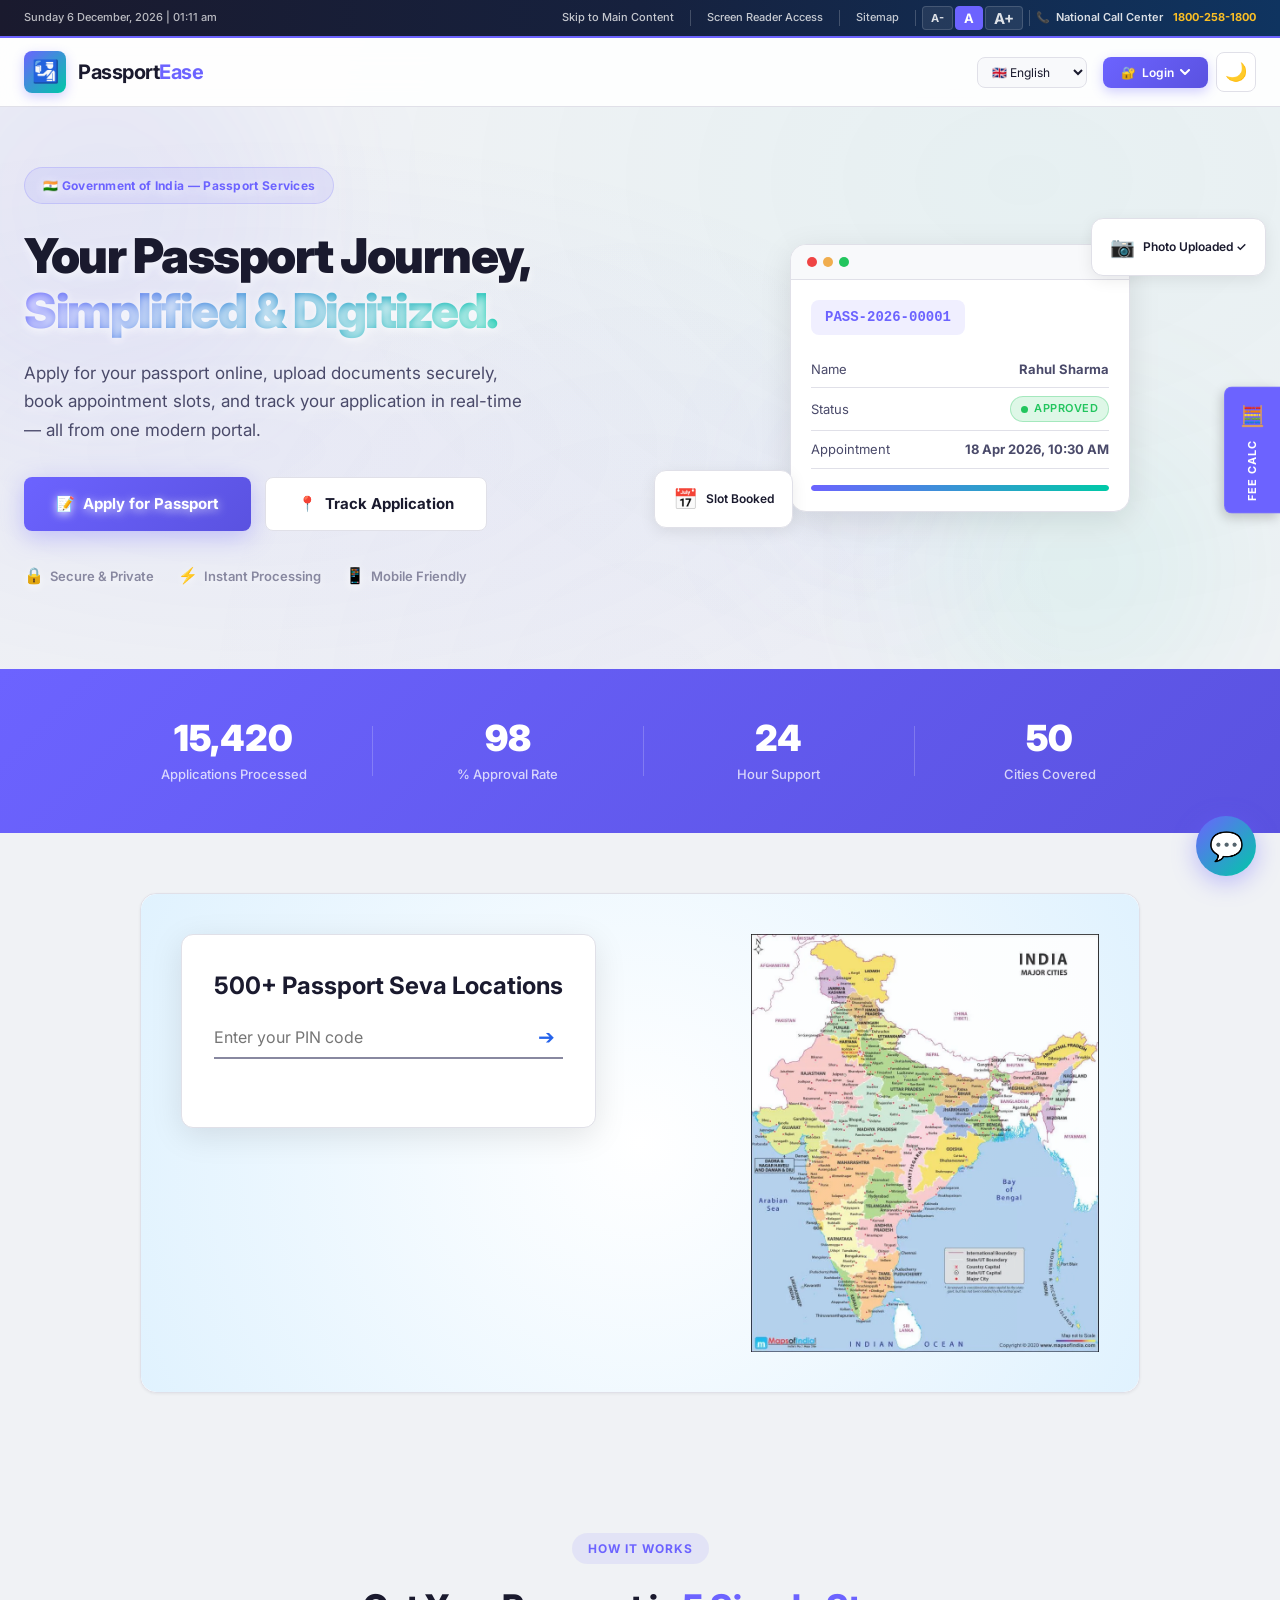
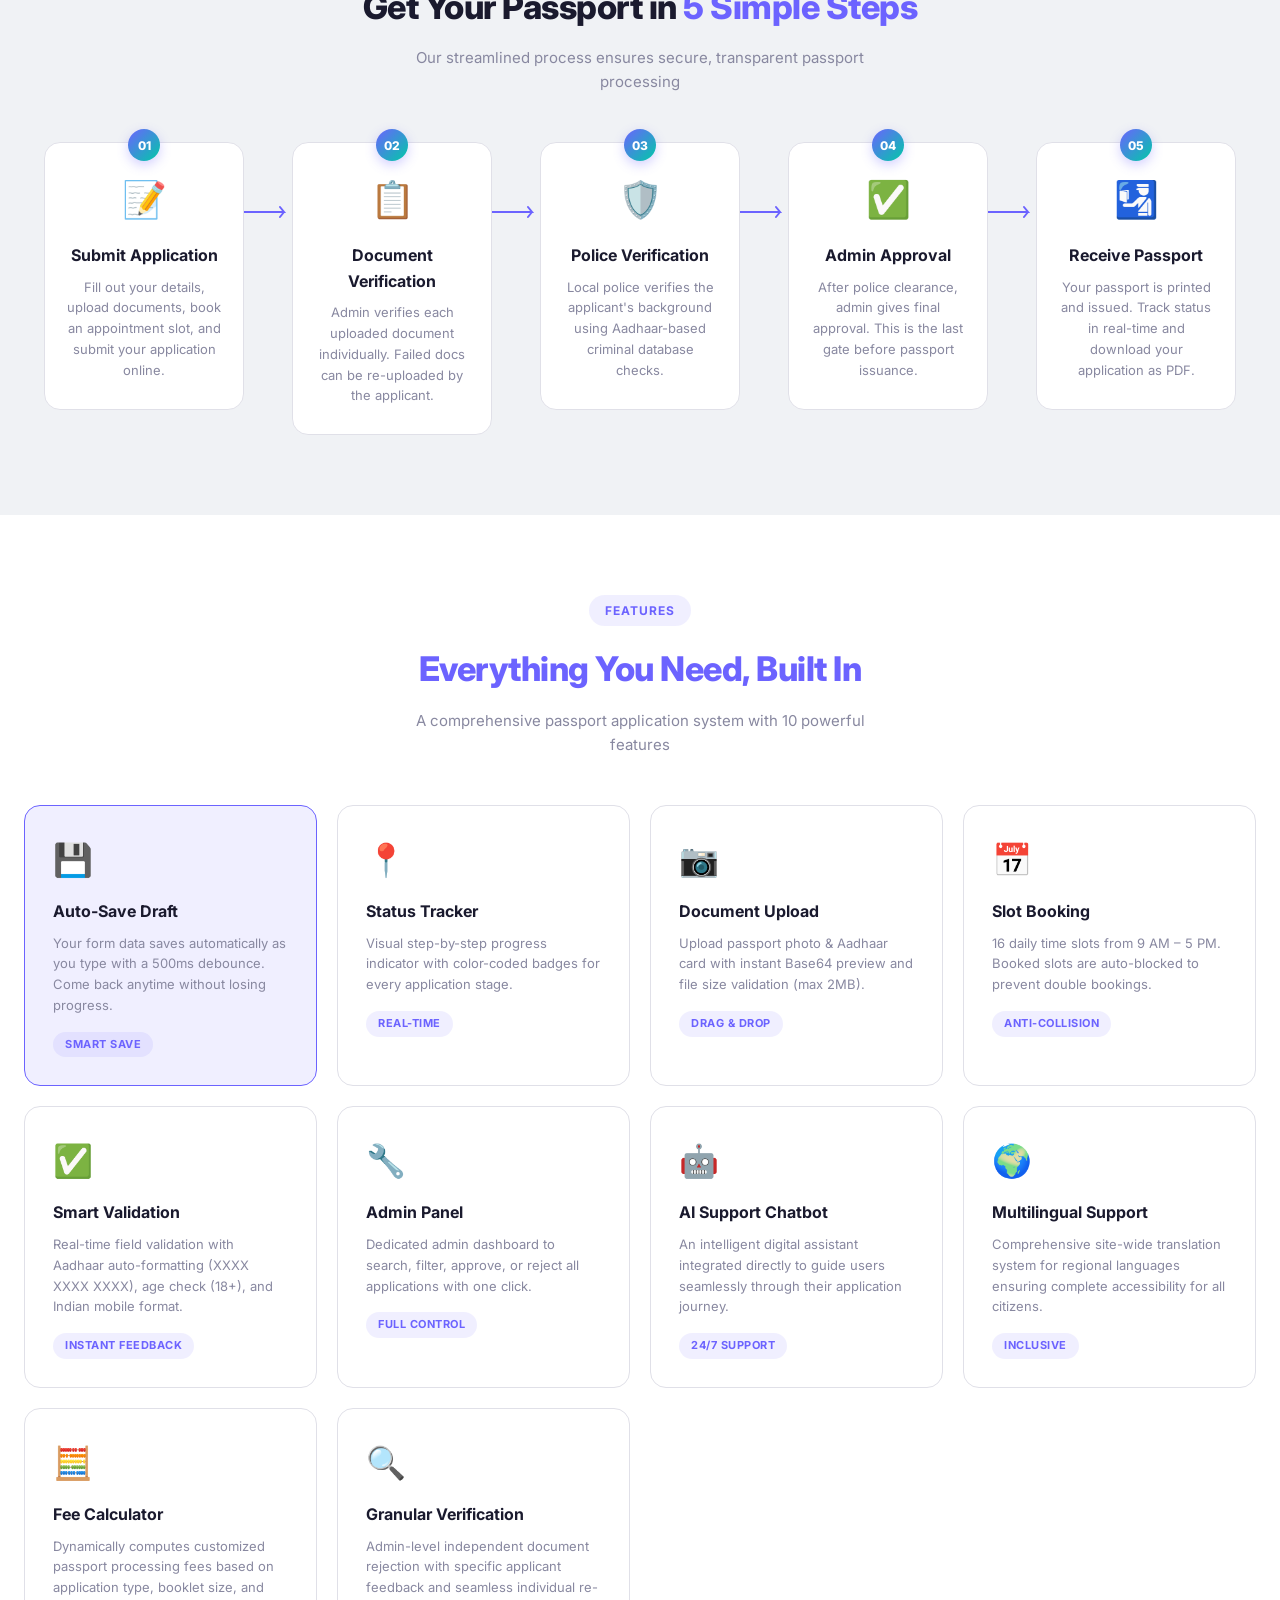
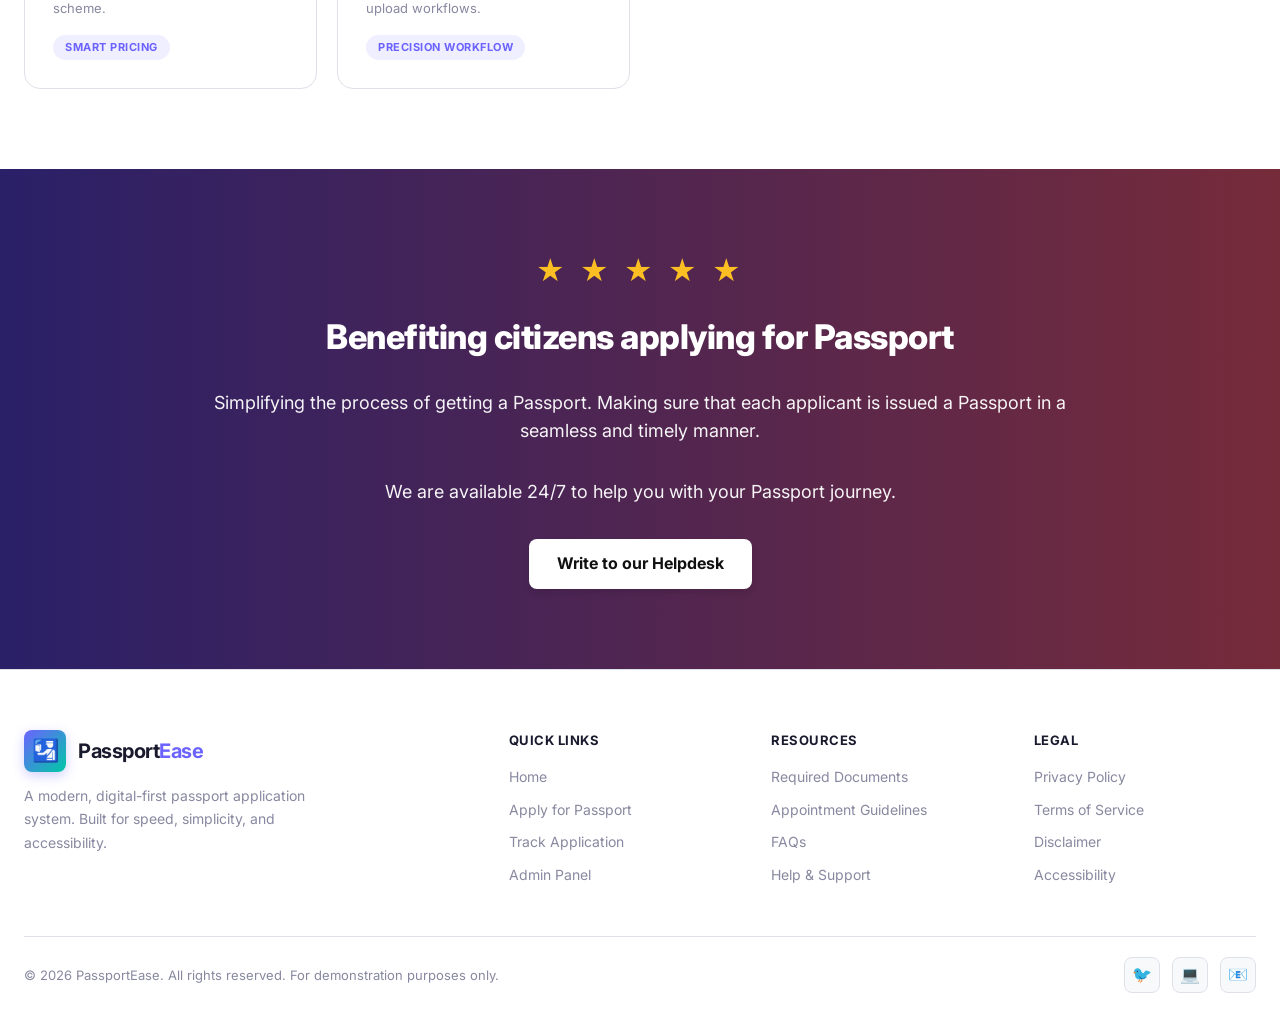
==== index.html @ 54eda261 "feat: reorganize project - js/ css/ assets/ structure, Supabase integration, Vercel deployment files" ====
<!DOCTYPE html>
<html lang="en" data-theme="light">
<head>
  <meta charset="UTF-8" />
  <meta name="viewport" content="width=device-width, initial-scale=1.0" />
  <meta name="description" content="PassportEase — Your modern online passport application portal. Apply, track, and manage passport applications seamlessly." />
  <meta name="robots" content="index, follow" />
  <meta property="og:title" content="PassportEase — Online Passport Application Portal" />
  <meta property="og:description" content="Apply for your passport online, upload documents securely, book appointment slots, and track your application in real-time." />
  <meta property="og:type" content="website" />
  <title>PassportEase — Online Passport Application Portal</title>
  <link rel="preconnect" href="https://fonts.googleapis.com" />
  <link rel="preconnect" href="https://fonts.gstatic.com" crossorigin />
  <link href="https://fonts.googleapis.com/css2?family=Inter:wght@400;500;600;700;800;900&display=swap" rel="stylesheet" />
  <link rel="stylesheet" href="css/styles.css" />
</head>
<body>

  <!-- ACCESSIBILITY TOP BAR -->
  <div class="accessibility-bar" id="accessibilityBar">
    <div class="accessibility-bar-inner">
      <div class="accessibility-left">
        <span class="accessibility-date" id="accessDate"></span>
      </div>
      <div class="accessibility-right">
        <a href="#mainContent" class="accessibility-link">Skip to Main Content</a>
        <span class="accessibility-divider"></span>
        <a href="#" class="accessibility-link">Screen Reader Access</a>
        <span class="accessibility-divider"></span>
        <a href="#" class="accessibility-link">Sitemap</a>
        <span class="accessibility-divider"></span>
        <div class="font-size-controls">
          <button class="font-size-btn fs-small" data-fontsize="small" title="Decrease Font Size">A-</button>
          <button class="font-size-btn fs-normal active" data-fontsize="normal" title="Normal Font Size">A</button>
          <button class="font-size-btn fs-large" data-fontsize="large" title="Increase Font Size">A+</button>
        </div>
        <span class="accessibility-divider"></span>
        <div class="accessibility-call">
          <span>📞</span> National Call Center <strong style="margin-left:4px;color:#fbbf24">1800-258-1800</strong>
        </div>
      </div>
    </div>
  </div>

  <!-- HEADER -->
  <header class="header">
    <div class="header-inner">
      <a href="index.html" class="logo">
        <div class="logo-icon">🛂</div>
        <div class="logo-text">Passport<span>Ease</span></div>
      </a>
      <nav class="nav-links" id="mainNav">
      </nav>
      <div class="header-actions">
        <div class="user-bar" id="userBar"></div>
        <div class="login-dropdown" id="loginDropdownContainer">
          <button class="btn btn-primary btn-sm login-drop-btn" style="padding:8px 18px;font-size:12px;display:flex;align-items:center;gap:6px;border:none;font-family:inherit;cursor:pointer">
            🔐 <span data-i18n="nav.login">Login</span>
            <svg width="10" height="6" viewBox="0 0 10 6" fill="none"><path d="M1 1l4 4 4-4" stroke="currentColor" stroke-width="2" stroke-linecap="round" stroke-linejoin="round"/></svg>
          </button>
          <div class="login-dropdown-menu">
            <a href="login.html" class="login-dropdown-item"><span style="font-size:16px;">👤</span> Citizen</a>
            <a href="admin-login.html" class="login-dropdown-item"><span style="font-size:16px;">🔧</span> Admin</a>
            <a href="police-login.html" class="login-dropdown-item"><span style="font-size:16px;">🛡️</span> Police</a>
          </div>
        </div>
        <button class="btn-icon" id="themeToggle" title="Toggle Dark Mode" aria-label="Toggle theme">🌙</button>
      </div>
    </div>
  </header>

  <div class="toast-container" id="toastContainer"></div>

  <!-- ========== HERO ========== -->
  <section class="hero-section">
    <div class="hero-bg-shapes">
      <div class="hero-shape hero-shape-1"></div>
      <div class="hero-shape hero-shape-2"></div>
      <div class="hero-shape hero-shape-3"></div>
    </div>
    <div class="hero-content">
      <div class="hero-badge" data-i18n="hero.badge">🇮🇳 Government of India — Passport Services</div>
      <h1 class="hero-heading">
        <span data-i18n="hero.title1">Your Passport Journey,</span><br/>
        <span class="hero-gradient-text" data-i18n="hero.title2">Simplified &amp; Digitized.</span>
      </h1>
      <p class="hero-description" data-i18n="hero.desc">
        Apply for your passport online, upload documents securely, book appointment slots,
        and track your application in real-time — all from one modern portal.
      </p>
      <div class="hero-cta">
        <a href="apply.html" class="btn btn-hero-primary">
          <span>📝</span> <span data-i18n="hero.cta.apply">Apply for Passport</span>
        </a>
        <a href="track.html" class="btn btn-hero-secondary">
          <span>📍</span> <span data-i18n="hero.cta.track">Track Application</span>
        </a>
      </div>
      <div class="hero-trust">
        <div class="hero-trust-item">
          <span class="hero-trust-icon">🔒</span>
          <span data-i18n="hero.trust.secure">Secure &amp; Private</span>
        </div>
        <div class="hero-trust-item">
          <span class="hero-trust-icon">⚡</span>
          <span data-i18n="hero.trust.instant">Instant Processing</span>
        </div>
        <div class="hero-trust-item">
          <span class="hero-trust-icon">📱</span>
          <span data-i18n="hero.trust.mobile">Mobile Friendly</span>
        </div>
      </div>
    </div>
    <div class="hero-visual">
      <div class="hero-card hero-card-main">
        <div class="hero-card-header">
          <div class="hero-card-dot" style="background:#ef4444"></div>
          <div class="hero-card-dot" style="background:#f0ad4e"></div>
          <div class="hero-card-dot" style="background:#22c55e"></div>
        </div>
        <div class="hero-card-body">
          <div class="hero-card-id">PASS-2026-00001</div>
          <div class="hero-card-row"><span>Name</span><strong>Rahul Sharma</strong></div>
          <div class="hero-card-row"><span>Status</span><span class="status-badge approved" style="font-size:11px;padding:3px 10px"><span class="status-dot"></span>Approved</span></div>
          <div class="hero-card-row"><span>Appointment</span><strong>18 Apr 2026, 10:30 AM</strong></div>
          <div class="hero-card-progress">
            <div class="hero-card-progress-bar"></div>
          </div>
        </div>
      </div>
      <div class="hero-card hero-card-float hero-card-float-1">
        <span style="font-size:20px">📷</span>
        <span style="font-size:12px;font-weight:600" data-i18n="hero.photo">Photo Uploaded ✓</span>
      </div>
      <div class="hero-card hero-card-float hero-card-float-2">
        <span style="font-size:20px">📅</span>
        <span style="font-size:12px;font-weight:600" data-i18n="hero.slot">Slot Booked</span>
      </div>
    </div>
  </section>

  <!-- ========== STATS COUNTER ========== -->
  <section class="counter-section">
    <div class="counter-inner">
      <div class="counter-item">
        <div class="counter-value" data-target="15420">0</div>
        <div class="counter-label" data-i18n="stat.apps">Applications Processed</div>
      </div>
      <div class="counter-divider"></div>
      <div class="counter-item">
        <div class="counter-value" data-target="98">0</div>
        <div class="counter-label" data-i18n="stat.rate">% Approval Rate</div>
      </div>
      <div class="counter-divider"></div>
      <div class="counter-item">
        <div class="counter-value" data-target="24">0</div>
        <div class="counter-label" data-i18n="stat.support">Hour Support</div>
      </div>
      <div class="counter-divider"></div>
      <div class="counter-item">
        <div class="counter-value" data-target="50">0</div>
        <div class="counter-label" data-i18n="stat.cities">Cities Covered</div>
      </div>
    </div>
  </section>

  <!-- ========== PASSPORT SEVA LOCATIONS SECTION (PIN CODE MAP) ========== -->
  <section class="location-section" id="locationSection">
    <div class="location-inner">
      <div class="location-map">
        <img src="assets/india_map.png" alt="Detailed India Political Map" class="india-map-image" style="border-radius:var(--radius-lg); box-shadow:var(--shadow-md);" />
      </div>
      <div class="location-card fade-in">
        <h2 data-i18n="loc.title">500+ Passport Seva Locations</h2>
        <div class="location-input-group">
          <input type="text" id="pinCodeInput" placeholder="Enter your PIN code" maxlength="6" />
          <button type="button" id="pinSearchBtn" title="Search PIN">➔</button>
        </div>
        <div id="pinResultDisplay" class="pin-result-display"></div>
      </div>
    </div>
  </section>

  <!-- ========== HOW IT WORKS — 5 STEP PROCESS ========== -->
  <section class="how-section" id="mainContent">
    <div class="section-container">
      <div class="section-header">
        <div class="section-badge">How It Works</div>
        <h2 class="section-heading">Get Your Passport in <span>5 Simple Steps</span></h2>
        <p class="section-desc">Our streamlined process ensures secure, transparent passport processing</p>
      </div>
      <div class="steps-grid">
        <div class="step-card">
          <div class="step-number">01</div>
          <div class="step-icon-wrap"><span>📝</span></div>
          <h3>Submit Application</h3>
          <p>Fill out your details, upload documents, book an appointment slot, and submit your application online.</p>
        </div>
        <div class="step-connector">
          <svg width="48" height="20" viewBox="0 0 48 20"><path d="M0 10 H40 L36 5 M40 10 L36 15" stroke="var(--accent)" fill="none" stroke-width="2" stroke-linecap="round"/></svg>
        </div>
        <div class="step-card">
          <div class="step-number">02</div>
          <div class="step-icon-wrap"><span>📋</span></div>
          <h3>Document Verification</h3>
          <p>Admin verifies each uploaded document individually. Failed docs can be re-uploaded by the applicant.</p>
        </div>
        <div class="step-connector">
          <svg width="48" height="20" viewBox="0 0 48 20"><path d="M0 10 H40 L36 5 M40 10 L36 15" stroke="var(--accent)" fill="none" stroke-width="2" stroke-linecap="round"/></svg>
        </div>
        <div class="step-card">
          <div class="step-number">03</div>
          <div class="step-icon-wrap"><span>🛡️</span></div>
          <h3>Police Verification</h3>
          <p>Local police verifies the applicant's background using Aadhaar-based criminal database checks.</p>
        </div>
        <div class="step-connector">
          <svg width="48" height="20" viewBox="0 0 48 20"><path d="M0 10 H40 L36 5 M40 10 L36 15" stroke="var(--accent)" fill="none" stroke-width="2" stroke-linecap="round"/></svg>
        </div>
        <div class="step-card">
          <div class="step-number">04</div>
          <div class="step-icon-wrap"><span>✅</span></div>
          <h3>Admin Approval</h3>
          <p>After police clearance, admin gives final approval. This is the last gate before passport issuance.</p>
        </div>
        <div class="step-connector">
          <svg width="48" height="20" viewBox="0 0 48 20"><path d="M0 10 H40 L36 5 M40 10 L36 15" stroke="var(--accent)" fill="none" stroke-width="2" stroke-linecap="round"/></svg>
        </div>
        <div class="step-card">
          <div class="step-number">05</div>
          <div class="step-icon-wrap"><span>🛂</span></div>
          <h3>Receive Passport</h3>
          <p>Your passport is printed and issued. Track status in real-time and download your application as PDF.</p>
        </div>
      </div>
    </div>
  </section>

  <!-- ========== FEATURES ========== -->
  <section class="features-section">
    <div class="section-container">
      <div class="section-header">
        <div class="section-badge" data-i18n="feat.badge">Features</div>
        <h2 class="section-heading"><span data-i18n="feat.title">Everything You Need,</span> <span data-i18n="feat.title.span">Built In</span></h2>
        <p class="section-desc" data-i18n="feat.subdesc">A comprehensive passport application system with 10 powerful features</p>
      </div>
      <div class="features-grid-new">
        <div class="feature-card-new feature-card-accent">
          <div class="feature-card-icon">💾</div>
          <h3 data-i18n="feat.f1.t">Auto-Save Draft</h3>
          <p data-i18n="feat.f1.d">Your form data saves automatically as you type with a 500ms debounce. Come back anytime without losing progress.</p>
          <div class="feature-card-tag" data-i18n="feat.tag1">Smart Save</div>
        </div>
        <div class="feature-card-new">
          <div class="feature-card-icon">📍</div>
          <h3 data-i18n="feat.f2.t">Status Tracker</h3>
          <p data-i18n="feat.f2.d">Visual step-by-step progress indicator with color-coded badges for every application stage.</p>
          <div class="feature-card-tag" data-i18n="feat.tag2">Real-Time</div>
        </div>
        <div class="feature-card-new">
          <div class="feature-card-icon">📷</div>
          <h3 data-i18n="feat.f3.t">Document Upload</h3>
          <p data-i18n="feat.f3.d">Upload passport photo &amp; Aadhaar card with instant Base64 preview and file size validation (max 2MB).</p>
          <div class="feature-card-tag" data-i18n="feat.tag3">Drag &amp; Drop</div>
        </div>
        <div class="feature-card-new">
          <div class="feature-card-icon">📅</div>
          <h3 data-i18n="feat.f4.t">Slot Booking</h3>
          <p data-i18n="feat.f4.d">16 daily time slots from 9 AM – 5 PM. Booked slots are auto-blocked to prevent double bookings.</p>
          <div class="feature-card-tag" data-i18n="feat.tag4">Anti-Collision</div>
        </div>
        <div class="feature-card-new">
          <div class="feature-card-icon">✅</div>
          <h3 data-i18n="feat.f5.t">Smart Validation</h3>
          <p data-i18n="feat.f5.d">Real-time field validation with Aadhaar auto-formatting (XXXX XXXX XXXX), age check (18+), and Indian mobile format.</p>
          <div class="feature-card-tag" data-i18n="feat.tag5">Instant Feedback</div>
        </div>
        <div class="feature-card-new">
          <div class="feature-card-icon">🔧</div>
          <h3 data-i18n="feat.f6.t">Admin Panel</h3>
          <p data-i18n="feat.f6.d">Dedicated admin dashboard to search, filter, approve, or reject all applications with one click.</p>
          <div class="feature-card-tag" data-i18n="feat.tag6">Full Control</div>
        </div>
        <div class="feature-card-new">
          <div class="feature-card-icon">🤖</div>
          <h3 data-i18n="feat.chatbot.t">AI Support Chatbot</h3>
          <p data-i18n="feat.chatbot.d">An intelligent digital assistant integrated directly to guide users seamlessly through their application journey.</p>
          <div class="feature-card-tag">24/7 Support</div>
        </div>
        <div class="feature-card-new">
          <div class="feature-card-icon">🌍</div>
          <h3 data-i18n="feat.i18n.t">Multilingual Support</h3>
          <p data-i18n="feat.i18n.d">Comprehensive site-wide translation system for regional languages ensuring complete accessibility for all citizens.</p>
          <div class="feature-card-tag">Inclusive</div>
        </div>
        <div class="feature-card-new">
          <div class="feature-card-icon">🧮</div>
          <h3 data-i18n="feat.fee.t">Fee Calculator</h3>
          <p data-i18n="feat.fee.d">Dynamically computes customized passport processing fees based on application type, booklet size, and scheme.</p>
          <div class="feature-card-tag">Smart Pricing</div>
        </div>
        <div class="feature-card-new">
          <div class="feature-card-icon">🔍</div>
          <h3 data-i18n="feat.granular.t">Granular Verification</h3>
          <p data-i18n="feat.granular.d">Admin-level independent document rejection with specific applicant feedback and seamless individual re-upload workflows.</p>
          <div class="feature-card-tag">Precision Workflow</div>
        </div>
      </div>
    </div>
  </section>

  <!-- ========== BENEFITING SECTION ========== -->
  <section class="benefiting-section">
    <div class="benefiting-inner">
      <div class="benefiting-stars">★ ★ ★ ★ ★</div>
      <h2 class="benefiting-title">Benefiting citizens applying for Passport</h2>
      <p class="benefiting-desc">Simplifying the process of getting a Passport. Making sure that each applicant is issued a Passport in a seamless and timely manner.</p>
      <p class="benefiting-help">We are available 24/7 to help you with your Passport journey.</p>
      <a href="#" class="benefiting-btn" onclick="document.getElementById('helpdeskOverlay').classList.add('active'); event.preventDefault(); return false;">Write to our Helpdesk</a>
    </div>
  </section>

  <!-- ========== FOOTER ========== -->
  <footer class="footer">
    <div class="footer-inner">
      <div class="footer-top">
        <div class="footer-brand">
          <div class="logo" style="margin-bottom:12px;">
            <div class="logo-icon">🛂</div>
            <div class="logo-text">Passport<span>Ease</span></div>
          </div>
          <p class="footer-brand-desc" data-i18n="foot.desc">A modern, digital-first passport application system. Built for speed, simplicity, and accessibility.</p>
        </div>
        <div class="footer-links-group">
          <h4 data-i18n="foot.quick">Quick Links</h4>
          <a href="index.html" data-i18n="foot.home">Home</a>
          <a href="apply.html" data-i18n="foot.apply">Apply for Passport</a>
          <a href="track.html" data-i18n="foot.track">Track Application</a>
          <a href="admin.html" data-i18n="foot.admin">Admin Panel</a>
        </div>
        <div class="footer-links-group">
          <h4 data-i18n="foot.resources">Resources</h4>
          <a href="#" data-i18n="foot.docs">Required Documents</a>
          <a href="#" data-i18n="foot.guidelines">Appointment Guidelines</a>
          <a href="#" data-i18n="foot.faq">FAQs</a>
          <a href="#" data-i18n="foot.help">Help &amp; Support</a>
        </div>
        <div class="footer-links-group">
          <h4 data-i18n="foot.legal">Legal</h4>
          <a href="#" data-i18n="foot.privacy">Privacy Policy</a>
          <a href="#" data-i18n="foot.terms">Terms of Service</a>
          <a href="#" data-i18n="foot.disclaimer">Disclaimer</a>
          <a href="#" data-i18n="foot.accessibility">Accessibility</a>
        </div>
      </div>
      <div class="footer-bottom">
        <p data-i18n="foot.copy">&copy; 2026 PassportEase. All rights reserved. For demonstration purposes only.</p>
        <div class="footer-socials">
          <a href="#" class="footer-social-link" title="Twitter">🐦</a>
          <a href="#" class="footer-social-link" title="GitHub">💻</a>
          <a href="#" class="footer-social-link" title="Email">📧</a>
        </div>
      </div>
    </div>
  </footer>

  <script src="js/shared.js"></script>
  <script>
    (function(){
      const s = JSON.parse(localStorage.getItem('pe_session') || 'null');
      const ub = document.getElementById('userBar');
      const loginDrop = document.getElementById('loginDropdownContainer');
      if (s) {
        if (loginDrop) loginDrop.style.display = 'none';
        if (s.role === 'user') {
          const i = (s.name||'U').charAt(0).toUpperCase();
          ub.innerHTML = `<div class="user-avatar">${i}</div><span>${s.name||'User'}</span><button class="btn btn-secondary btn-sm" onclick="localStorage.removeItem('pe_session');location.reload()" style="padding:6px 12px;font-size:11px">Logout</button>`;
        } else if (s.role === 'admin') {
          ub.innerHTML = `<a href="admin.html" class="btn btn-secondary btn-sm" style="margin-right:8px;padding:6px 12px;font-size:11px">🔧 Dashboard</a><div class="user-avatar" style="background:linear-gradient(135deg,#ef4444,#dc2626)">A</div><span>Admin</span><button class="btn btn-secondary btn-sm" onclick="localStorage.removeItem('pe_session');location.reload()" style="padding:6px 12px;font-size:11px">Logout</button>`;
        } else if (s.role === 'police') {
          ub.innerHTML = `<a href="police.html" class="btn btn-secondary btn-sm" style="margin-right:8px;padding:6px 12px;font-size:11px">🛡️ Dashboard</a><div class="user-avatar" style="background:linear-gradient(135deg,#3b82f6,#1d4ed8)">🛡️</div><span>${s.name||'Police'}</span><button class="btn btn-secondary btn-sm" onclick="localStorage.removeItem('pe_session');location.reload()" style="padding:6px 12px;font-size:11px">Logout</button>`;
        }
      }
    })();

    if (typeof window.onDBReady === 'function') { window.onDBReady(() => {
      const counters = document.querySelectorAll('.counter-value');
      const speed = 40;
      const observer = new IntersectionObserver(entries => {
        entries.forEach(entry => {
          if (entry.isIntersecting) {
            const el = entry.target;
            const target = +el.dataset.target;
            const increment = Math.ceil(target / (2000 / speed));
            let current = 0;
            const timer = setInterval(() => {
              current += increment;
              if (current >= target) { el.textContent = target.toLocaleString(); clearInterval(timer); }
              else el.textContent = current.toLocaleString();
            }, speed);
            observer.unobserve(el);
          }
        });
      }, { threshold: 0.5 });
      counters.forEach(c => observer.observe(c));
    }); }
  </script>

  <!-- Helpdesk Modal -->
  <div class="helpdesk-overlay" id="helpdeskOverlay">
    <div class="helpdesk-modal">
      <div style="display:flex; justify-content:space-between; align-items:center; margin-bottom:20px;">
        <h2 style="font-size:20px; font-weight:700;">Helpdesk Support</h2>
        <button type="button" class="btn btn-secondary btn-sm" onclick="document.getElementById('helpdeskOverlay').classList.remove('active');" style="padding:6px 12px; font-size:12px;">✕ Close</button>
      </div>
      <form id="helpdeskForm" onsubmit="window.handleHelpdeskSubmit && window.handleHelpdeskSubmit(event)">
        <div class="form-group" style="margin-bottom:16px;">
          <label style="display:block; margin-bottom:6px; font-weight:600; font-size:13px; color:var(--text-secondary);">Inquiry Type</label>
          <select class="form-control" id="hdType" required style="width:100%; padding:10px; border-radius:var(--radius-sm); border:1px solid var(--border-color); background:var(--bg-input); color:var(--text-primary); font-family:inherit;">
            <option value="" disabled selected>Select Feedback or Complaint</option>
            <option value="Feedback">Feedback</option>
            <option value="Complaint">Complaint</option>
            <option value="Technical Support">Technical Support</option>
          </select>
        </div>
        <div class="form-group" style="margin-bottom:16px;">
          <label style="display:block; margin-bottom:6px; font-weight:600; font-size:13px; color:var(--text-secondary);">Your Name</label>
          <input type="text" class="form-control" id="hdName" placeholder="Enter full name" required style="width:100%; padding:10px; border-radius:var(--radius-sm); border:1px solid var(--border-color); background:var(--bg-input); color:var(--text-primary); font-family:inherit;">
        </div>
        <div class="form-group" style="margin-bottom:20px;">
          <label style="display:block; margin-bottom:6px; font-weight:600; font-size:13px; color:var(--text-secondary);">Message / Details</label>
          <textarea class="form-control" id="hdMessage" rows="5" placeholder="Describe your feedback or complaint..." required style="width:100%; padding:10px; border-radius:var(--radius-sm); border:1px solid var(--border-color); background:var(--bg-input); color:var(--text-primary); font-family:inherit; resize:vertical;"></textarea>
        </div>
        <button type="submit" class="btn btn-primary" style="width:100%; justify-content:center; padding:12px; font-size:14px; margin-top:8px;">Submit to Tech Team</button>
      </form>
    </div>
  </div>

  <script>
    window.handleHelpdeskSubmit = function(e) {
      e.preventDefault();
      const form = document.getElementById('helpdeskForm');
      const overlay = document.getElementById('helpdeskOverlay');
      const type = document.getElementById('hdType').value;
      const name = document.getElementById('hdName').value;
      const msg = document.getElementById('hdMessage').value;
      let complaints = window.lsGet ? window.lsGet('pe_complaints', []) : [];
      complaints.push({ type, name, msg, date: new Date().toISOString() });
      if (window.lsSet) window.lsSet('pe_complaints', complaints);
      if(typeof showToast === 'function') {
        showToast('Your ' + type.toLowerCase() + ' has been sent to our Tech Team. Thank you!', 'success');
      } else {
        alert('Your ' + type.toLowerCase() + ' has been sent to our Tech Team. Thank you!');
      }
      form.reset();
      overlay.classList.remove('active');
    };

    if (typeof window.onDBReady === 'function') { window.onDBReady(() => {
      const overlay = document.getElementById('helpdeskOverlay');
      if (overlay) {
        overlay.addEventListener('click', (e) => { if(e.target === overlay) overlay.classList.remove('active'); });
      }
      const openFeeBtn = document.getElementById('btnOpenFeeCalc');
      const closeFeeBtn = document.getElementById('btnCloseFeeCalc');
      const feeOverlay = document.getElementById('feeCalcOverlay');
      const feeForm = document.getElementById('feeCalcForm');
      const feeResult = document.getElementById('feeResult');
      if(openFeeBtn && closeFeeBtn && feeOverlay && feeForm) {
        openFeeBtn.addEventListener('click', () => feeOverlay.classList.add('active'));
        closeFeeBtn.addEventListener('click', (e) => { e.preventDefault(); feeOverlay.classList.remove('active'); feeResult.classList.add('hidden'); });
        feeOverlay.addEventListener('click', (e) => { if(e.target === feeOverlay) { feeOverlay.classList.remove('active'); feeResult.classList.add('hidden'); } });
        feeForm.addEventListener('change', calculateFee);
        feeForm.addEventListener('submit', (e) => { e.preventDefault(); calculateFee(); });
        function calculateFee() {
          const type = document.getElementById('fcType').value;
          const pages = document.getElementById('fcPages').value;
          const scheme = document.getElementById('fcScheme').value;
          if(!type || !pages || !scheme) return;
          let baseFee = 0;
          if (type === 'Fresh' || type === 'Renewal') {
            if (pages === '36') baseFee = 1500;
            if (pages === '60') baseFee = 2000;
          }
          if (scheme === 'Tatkaal') baseFee += 2000;
          feeResult.innerHTML = `
            <div style="font-size:13px; color:var(--text-secondary); margin-bottom:4px;">Estimated Passport Fee:</div>
            <div style="font-size:32px; font-weight:800; color:var(--success);">₹${baseFee.toLocaleString('en-IN')}</div>
            <div style="font-size:11px; color:var(--text-muted); margin-top:6px;">*Fee is subject to change as per MEA guidelines.</div>
          `;
          feeResult.classList.remove('hidden');
        }
      }
      const pinSubmit = document.getElementById('pinSearchBtn');
      const pinInput = document.getElementById('pinCodeInput');
      const pinResult = document.getElementById('pinResultDisplay');
      if(pinSubmit && pinInput && pinResult) {
        const searchPin = () => {
          const val = pinInput.value.trim();
          if(!val || val.length !== 6 || isNaN(val)) { pinResult.innerHTML = '<span style="color:var(--error);">Please enter a valid 6-digit PIN code.</span>'; return; }
          pinResult.innerHTML = '<span class="typing-dots"><span></span><span></span><span></span></span> Searching...';
          setTimeout(() => {
            const mockCities = ['Delhi', 'Mumbai', 'Bangalore', 'Chennai', 'Kolkata', 'Hyderabad', 'Pune'];
            const city = mockCities[val.charAt(0) % mockCities.length];
            pinResult.innerHTML = `Nearest Passport Seva Kendra found at:<br/><strong>Regional Passport Office, ${city}</strong><br/><span style="font-size:12px;opacity:0.8;display:block;margin-top:4px;">Appointments are available starting next week.</span>`;
          }, 800);
        };
        pinSubmit.addEventListener('click', searchPin);
        pinInput.addEventListener('keypress', (e) => { if (e.key === 'Enter') { e.preventDefault(); searchPin(); } });
      }
    }); }
  </script>

  <!-- Fee Calculator Floating Widget -->
  <div class="fee-calculator-widget" id="btnOpenFeeCalc">
    <div class="fee-icon">🧮</div>
    <div class="fee-text">FEE CALC</div>
  </div>

  <!-- Fee Calculator Modal -->
  <div class="fee-calc-overlay" id="feeCalcOverlay">
    <div class="fee-calc-modal">
      <div style="display:flex; justify-content:space-between; align-items:center; margin-bottom:20px;">
        <h2 style="font-size:20px; font-weight:700;">🧮 Fee Calculator</h2>
        <button class="btn btn-secondary btn-sm" id="btnCloseFeeCalc" style="padding:6px 12px; font-size:12px;">✕ Close</button>
      </div>
      <form id="feeCalcForm">
        <div class="form-group" style="margin-bottom:16px;">
          <label style="display:block; margin-bottom:6px; font-weight:600; font-size:13px; color:var(--text-secondary);">Application Type</label>
          <select class="form-control" id="fcType" required style="width:100%; padding:10px; border-radius:var(--radius-sm); border:1px solid var(--border-color); background:var(--bg-input); color:var(--text-primary); font-family:inherit;">
            <option value="" disabled selected>Select Type</option>
            <option value="Fresh">Fresh Passport</option>
            <option value="Renewal">Renewal / Re-issue</option>
          </select>
        </div>
        <div class="form-group" style="margin-bottom:16px;">
          <label style="display:block; margin-bottom:6px; font-weight:600; font-size:13px; color:var(--text-secondary);">Booklet Size</label>
          <select class="form-control" id="fcPages" required style="width:100%; padding:10px; border-radius:var(--radius-sm); border:1px solid var(--border-color); background:var(--bg-input); color:var(--text-primary); font-family:inherit;">
            <option value="" disabled selected>Select Pages</option>
            <option value="36">36 Pages (Standard)</option>
            <option value="60">60 Pages (Jumbo)</option>
          </select>
        </div>
        <div class="form-group" style="margin-bottom:20px;">
          <label style="display:block; margin-bottom:6px; font-weight:600; font-size:13px; color:var(--text-secondary);">Application Scheme</label>
          <select class="form-control" id="fcScheme" required style="width:100%; padding:10px; border-radius:var(--radius-sm); border:1px solid var(--border-color); background:var(--bg-input); color:var(--text-primary); font-family:inherit;">
            <option value="" disabled selected>Select Scheme</option>
            <option value="Normal">Normal</option>
            <option value="Tatkaal">Tatkaal (Expedited)</option>
          </select>
        </div>
        <div id="feeResult" class="hidden" style="background:rgba(34,197,94,.1); border:1px solid rgba(34,197,94,.3); border-radius:var(--radius-sm); padding:16px; margin-bottom:20px; text-align:center;"></div>
        <button type="button" onclick="document.getElementById('feeCalcForm').dispatchEvent(new Event('submit'))" class="btn btn-primary" style="width:100%; justify-content:center; padding:12px; font-size:14px;">Calculate Total Fee</button>
      </form>
    </div>
  </div>

  <script src="js/i18n.js"></script>
  <script src="js/chatbot.js"></script>
</body>
</html>
---- css/styles.css ----
/* ===== GOOGLE FONTS (loaded in HTML) ===== */

/* ===== CSS VARIABLES & THEMING ===== */
:root {
  --bg-primary: #f0f2f5;
  --bg-secondary: #ffffff;
  --bg-card: #ffffff;
  --bg-input: #f8f9fb;
  --bg-header: rgba(255, 255, 255, 0.88);
  --text-primary: #1a1a2e;
  --text-secondary: #4a4a6a;
  --text-muted: #8888a0;
  --border-color: #e0e0e8;
  --border-focus: #6c63ff;
  --accent: #6c63ff;
  --accent-light: rgba(108, 99, 255, 0.1);
  --accent-dark: #5a52e0;
  --accent2: #00c9a7;
  --shadow-sm: 0 1px 3px rgba(0,0,0,.06);
  --shadow-md: 0 4px 16px rgba(0,0,0,.08);
  --shadow-lg: 0 8px 32px rgba(0,0,0,.10);
  --shadow-glow: 0 0 20px rgba(108,99,255,.15);
  --glass-bg: rgba(255,255,255,.7);
  --status-submitted: #f0ad4e;
  --status-review: #5bc0de;
  --status-approved: #22c55e;
  --status-rejected: #ef4444;
  --error: #ef4444;
  --success: #22c55e;
  --radius-sm: 8px;
  --radius-md: 12px;
  --radius-lg: 16px;
  --transition: .25s ease;
}

[data-theme="dark"] {
  --bg-primary: #0f0f1a;
  --bg-secondary: #1a1a2e;
  --bg-card: #1e1e35;
  --bg-input: #252542;
  --bg-header: rgba(26,26,46,.92);
  --text-primary: #e8e8f0;
  --text-secondary: #b0b0c8;
  --text-muted: #6a6a88;
  --border-color: #2e2e4a;
  --border-focus: #7c73ff;
  --accent: #7c73ff;
  --accent-light: rgba(124,115,255,.15);
  --accent-dark: #6c63ff;
  --accent2: #00e6b8;
  --shadow-sm: 0 1px 3px rgba(0,0,0,.2);
  --shadow-md: 0 4px 16px rgba(0,0,0,.3);
  --shadow-lg: 0 8px 32px rgba(0,0,0,.4);
  --shadow-glow: 0 0 25px rgba(124,115,255,.2);
  --glass-bg: rgba(30,30,53,.8);
}

/* ===== RESET ===== */
*,*::before,*::after{margin:0;padding:0;box-sizing:border-box}
html{scroll-behavior:smooth}

body {
  font-family:'Inter',-apple-system,BlinkMacSystemFont,'Segoe UI',Roboto,sans-serif;
  background:var(--bg-primary);
  color:var(--text-primary);
  line-height:1.6;
  min-height:100vh;
  transition:background var(--transition),color var(--transition);
}

body::before {
  content:'';position:fixed;inset:0;
  background:
    radial-gradient(ellipse at 20% 50%,rgba(108,99,255,.06) 0%,transparent 50%),
    radial-gradient(ellipse at 80% 20%,rgba(0,201,167,.04) 0%,transparent 50%),
    radial-gradient(ellipse at 50% 80%,rgba(108,99,255,.03) 0%,transparent 50%);
  pointer-events:none;z-index:0;
}

a{color:var(--accent);text-decoration:none;transition:color var(--transition)}
a:hover{color:var(--accent-dark)}

/* ===== HEADER ===== */
.header {
  position:sticky;top:0;z-index:100;
  background:var(--bg-header);
  backdrop-filter:blur(20px);-webkit-backdrop-filter:blur(20px);
  border-bottom:1px solid var(--border-color);
  padding:0 24px;
  transition:background var(--transition),border-color var(--transition);
}
.header-inner {
  max-width:1280px;margin:0 auto;
  display:flex;align-items:center;justify-content:space-between;
  height:68px;
}
.logo{display:flex;align-items:center;gap:12px;text-decoration:none}
.logo-icon {
  width:42px;height:42px;
  background:linear-gradient(135deg,var(--accent),var(--accent2));
  border-radius:var(--radius-sm);
  display:flex;align-items:center;justify-content:center;
  font-size:22px;color:#fff;
  box-shadow:0 4px 12px rgba(108,99,255,.3);
}
.logo-text{font-size:20px;font-weight:700;color:var(--text-primary);letter-spacing:-.5px}
.logo-text span{color:var(--accent)}

.header-actions{display:flex;align-items:center;gap:8px}

/* ===== NAV LINKS ===== */
.nav-links{display:flex;align-items:center;gap:4px}
.nav-link {
  padding:8px 18px;border-radius:var(--radius-sm);
  font-size:13px;font-weight:600;
  color:var(--text-muted);
  transition:all var(--transition);
  display:flex;align-items:center;gap:6px;
  border:1px solid transparent;
}
.nav-link:hover{color:var(--text-primary);background:var(--accent-light);border-color:var(--border-color)}
.nav-link.active{background:var(--accent);color:#fff;box-shadow:0 2px 8px rgba(108,99,255,.3)}
.nav-link.active:hover{color:#fff}

/* ===== ICON BUTTON ===== */
.btn-icon {
  width:40px;height:40px;border-radius:var(--radius-sm);
  border:1px solid var(--border-color);
  background:var(--bg-card);color:var(--text-secondary);
  display:flex;align-items:center;justify-content:center;
  cursor:pointer;font-size:18px;transition:all var(--transition);
}
.btn-icon:hover{border-color:var(--accent);color:var(--accent);box-shadow:var(--shadow-glow);transform:translateY(-1px)}

/* ===== MAIN ===== */
.main-container{max-width:1280px;margin:0 auto;padding:32px 24px;position:relative;z-index:1}

/* ===== PAGE HEADER ===== */
.page-header{margin-bottom:28px}
.page-title{font-size:26px;font-weight:800;letter-spacing:-.5px}
.page-subtitle{font-size:14px;color:var(--text-muted);margin-top:4px}

/* ===== FORM PROGRESS BAR ===== */
.form-progress {
  background:var(--bg-card);border:1px solid var(--border-color);
  border-radius:30px;height:36px;position:relative;overflow:hidden;
  margin-bottom:28px;box-shadow:var(--shadow-sm);
}
.form-progress-bar {
  height:100%;
  background:linear-gradient(90deg,var(--accent),var(--accent2));
  border-radius:30px;
  transition:width .5s ease;
  min-width:0;
}
.form-progress-text {
  position:absolute;inset:0;
  display:flex;align-items:center;justify-content:center;
  font-size:12px;font-weight:700;color:var(--text-primary);
  mix-blend-mode:normal;letter-spacing:.3px;
}

/* ===== DOCUMENT UPLOAD LIST ===== */
.doc-upload-list{display:flex;flex-direction:column;gap:16px}
.doc-upload-item {
  background:var(--bg-input);border:1.5px solid var(--border-color);
  border-radius:var(--radius-md);padding:20px;
  transition:all var(--transition);position:relative;
}
.doc-upload-item:hover{border-color:var(--accent);box-shadow:var(--shadow-sm)}
.doc-upload-item.uploaded{border-color:var(--success);background:rgba(34,197,94,.03)}
.doc-upload-item.has-error{border-color:var(--error);background:rgba(239,68,68,.03)}

.doc-upload-info{display:flex;align-items:center;gap:14px;margin-bottom:12px}
.doc-upload-icon{font-size:30px;flex-shrink:0}
.doc-upload-details{flex:1}
.doc-upload-name{font-size:15px;font-weight:700;color:var(--text-primary);display:flex;align-items:center;gap:4px}
.doc-upload-desc{font-size:12px;color:var(--text-muted);margin-top:2px;line-height:1.5}

.doc-upload-status{margin-bottom:12px}
.doc-status-text {
  display:inline-flex;align-items:center;gap:6px;
  padding:4px 14px;border-radius:20px;
  font-size:11px;font-weight:700;text-transform:uppercase;letter-spacing:.5px;
}
.doc-status-text.not-uploaded{background:rgba(136,136,160,.1);color:var(--text-muted)}
.doc-status-text.uploaded-ok{background:rgba(34,197,94,.12);color:var(--success)}
.doc-status-text.upload-error{background:rgba(239,68,68,.12);color:var(--error)}

.doc-upload-actions{display:flex;gap:8px;flex-wrap:wrap;align-items:center}
.doc-choose-btn{cursor:pointer}
.doc-reupload-btn{cursor:pointer}

.doc-upload-preview {
  margin-top:14px;padding:12px;
  background:var(--bg-card);border:1px solid var(--border-color);
  border-radius:var(--radius-sm);display:inline-block;
}
.doc-upload-preview img {
  max-width:200px;max-height:160px;
  object-fit:cover;border-radius:6px;display:block;
}

/* ===== DECLARATION BOX ===== */
.declaration-box {
  background:var(--bg-input);border:1px solid var(--border-color);
  border-radius:var(--radius-md);padding:20px;
  font-size:14px;color:var(--text-secondary);line-height:1.7;
}

/* ===== AUTH PAGE ===== */
.auth-page {
  display:flex;align-items:center;justify-content:center;
  min-height:calc(100vh - 68px);padding:32px 24px;
  position:relative;z-index:1;
}
.auth-card {
  background:var(--bg-card);border:1px solid var(--border-color);
  border-radius:var(--radius-lg);padding:36px;
  max-width:480px;width:100%;box-shadow:var(--shadow-lg);
  animation:fadeIn .4s ease;
}
.auth-tabs {
  display:flex;background:var(--bg-input);border-radius:var(--radius-sm);
  padding:4px;margin-bottom:28px;
}
.auth-tab {
  flex:1;padding:10px;border:none;border-radius:6px;
  font-size:14px;font-weight:600;font-family:inherit;
  cursor:pointer;background:transparent;color:var(--text-muted);
  transition:all var(--transition);
}
.auth-tab.active{background:var(--accent);color:#fff;box-shadow:0 2px 8px rgba(108,99,255,.3)}
.auth-form{display:none}.auth-form.active{display:block}

.auth-title{font-size:24px;font-weight:800;letter-spacing:-.5px;margin-bottom:6px}
.auth-subtitle{font-size:14px;color:var(--text-muted);margin-bottom:24px}

.auth-method-toggle {
  display:flex;gap:8px;margin-bottom:20px;
}
.auth-method {
  flex:1;padding:10px;border:1.5px solid var(--border-color);border-radius:var(--radius-sm);
  font-size:13px;font-weight:600;font-family:inherit;
  cursor:pointer;background:var(--bg-input);color:var(--text-secondary);
  transition:all var(--transition);text-align:center;
}
.auth-method.active{border-color:var(--accent);color:var(--accent);background:var(--accent-light)}
.auth-method:hover:not(.active){border-color:var(--text-muted)}
.auth-method-form{display:none}.auth-method-form.active{display:block}

.auth-submit{font-size:15px;padding:14px 28px;font-weight:700}

.auth-divider {
  display:flex;align-items:center;gap:14px;margin:24px 0;
  color:var(--text-muted);font-size:12px;font-weight:500;
}
.auth-divider::before,.auth-divider::after{content:'';flex:1;height:1px;background:var(--border-color)}

.auth-google-btn {
  width:100%;padding:12px 20px;border-radius:var(--radius-sm);
  background:var(--bg-input);color:var(--text-primary);
  border:1.5px solid var(--border-color);font-size:14px;font-weight:600;font-family:inherit;
  cursor:pointer;display:flex;align-items:center;justify-content:center;gap:10px;
  transition:all var(--transition);
}
.auth-google-btn:hover{border-color:var(--accent);background:var(--accent-light);transform:translateY(-1px)}

.auth-footer-text{text-align:center;font-size:13px;color:var(--text-muted);margin-top:20px}
.auth-footer-text a{color:var(--accent);font-weight:600}

.auth-admin-badge {
  text-align:center;padding:8px 18px;border-radius:30px;
  background:linear-gradient(135deg,rgba(239,68,68,.1),rgba(239,68,68,.05));
  color:var(--error);font-size:12px;font-weight:700;letter-spacing:1px;
  border:1px solid rgba(239,68,68,.2);margin-bottom:24px;
}
.auth-admin-hint {
  margin-top:20px;padding:14px;border-radius:var(--radius-sm);
  background:var(--accent-light);border:1px solid rgba(108,99,255,.15);
  text-align:center;font-size:13px;color:var(--text-secondary);
}
.auth-admin-hint code{background:var(--bg-input);padding:2px 8px;border-radius:4px;font-weight:600;color:var(--accent)}

/* User info bar */
.user-bar {
  display:flex;align-items:center;gap:10px;
  font-size:13px;color:var(--text-secondary);font-weight:500;
}
.user-avatar{width:32px;height:32px;border-radius:50%;background:linear-gradient(135deg,var(--accent),var(--accent-dark));color:#fff;display:flex;align-items:center;justify-content:center;font-weight:700;font-size:14px}

/* ================================================================
   LOGIN DROPDOWN
   ================================================================ */
.login-dropdown {
  position: relative;
  display: inline-block;
}
.login-dropdown-menu {
  position: absolute;
  top: calc(100% + 8px);
  right: 0;
  background: var(--bg-card);
  border: 1px solid var(--border-color);
  border-radius: var(--radius-sm);
  box-shadow: var(--shadow-lg);
  display: flex;
  flex-direction: column;
  min-width: 150px;
  opacity: 0;
  visibility: hidden;
  transform: translateY(-10px);
  transition: all 0.2s cubic-bezier(0.4, 0, 0.2, 1);
  z-index: 1000;
  overflow: hidden;
}
.login-dropdown:hover .login-dropdown-menu,
.login-dropdown:focus-within .login-dropdown-menu {
  opacity: 1;
  visibility: visible;
  transform: translateY(0);
}
.login-dropdown-item {
  padding: 12px 16px;
  font-size: 13px;
  color: var(--text-primary);
  text-decoration: none;
  font-weight: 600;
  transition: background var(--transition);
  display: flex;
  align-items: center;
  gap: 10px;
}
.login-dropdown-item:hover {
  background: var(--bg-input);
  color: var(--accent);
}
.login-dropdown-item:not(:last-child) {
  border-bottom: 1px solid var(--border-color);
}

/* ===== STEP WIZARD ===== */
.step-wizard {
  display:flex;align-items:center;justify-content:space-between;
  margin-bottom:32px;position:relative;padding:0 8px;
}
.step-wizard::before {
  content:'';position:absolute;top:20px;left:40px;right:40px;
  height:3px;background:var(--border-color);border-radius:2px;z-index:0;
}
.wizard-step {
  display:flex;flex-direction:column;align-items:center;gap:8px;
  position:relative;z-index:1;cursor:pointer;
  transition:all var(--transition);flex:0 0 auto;
}
.wizard-step-circle {
  width:40px;height:40px;border-radius:50%;
  background:var(--bg-card);border:3px solid var(--border-color);
  display:flex;align-items:center;justify-content:center;
  font-size:14px;font-weight:700;color:var(--text-muted);
  transition:all var(--transition);
}
.wizard-step.active .wizard-step-circle {
  border-color:var(--accent);background:var(--accent);color:#fff;
  box-shadow:0 0 20px rgba(108,99,255,.3);
}
.wizard-step.completed .wizard-step-circle {
  border-color:var(--success);background:var(--success);color:#fff;
}
.wizard-step-label {
  font-size:11px;font-weight:600;color:var(--text-muted);
  text-align:center;max-width:72px;line-height:1.3;
}
.wizard-step.active .wizard-step-label{color:var(--accent);font-weight:700}
.wizard-step.completed .wizard-step-label{color:var(--success)}

.wizard-step-counter {
  text-align:center;font-size:13px;font-weight:600;color:var(--text-muted);
  margin-bottom:8px;
}
.wizard-step-counter strong{color:var(--accent);font-size:15px;}

/* Step content */
.step-content{display:none}
.step-content.active{display:block;animation:fadeIn .3s ease}

/* Step navigation */
.step-nav{display:flex;justify-content:space-between;gap:12px;margin-top:28px}

/* ===== SECTION CARD ===== */

.section-card {
  background:var(--bg-card);
  border:1px solid var(--border-color);
  border-radius:var(--radius-lg);
  padding:28px;margin-bottom:24px;
  box-shadow:var(--shadow-sm);
  transition:all var(--transition);
}
.section-card:hover{box-shadow:var(--shadow-md)}
.section-title{font-size:18px;font-weight:700;display:flex;align-items:center;gap:10px;margin-bottom:6px}
.section-title .icon{font-size:22px}
.section-subtitle{font-size:13px;color:var(--text-muted);margin-bottom:24px}

/* ===== FORM ELEMENTS ===== */
.form-grid{display:grid;grid-template-columns:repeat(2,1fr);gap:20px}
.form-group{display:flex;flex-direction:column;gap:6px}
.form-group.full-width{grid-column:1/-1}
.form-label{font-size:13px;font-weight:600;color:var(--text-secondary);display:flex;align-items:center;gap:4px}
.form-label .required{color:var(--error)}

.form-input,.form-select,.form-textarea {
  width:100%;padding:12px 16px;
  border:1.5px solid var(--border-color);border-radius:var(--radius-sm);
  background:var(--bg-input);color:var(--text-primary);
  font-size:14px;font-family:inherit;
  transition:all var(--transition);outline:none;
}
.form-input:focus,.form-select:focus,.form-textarea:focus{border-color:var(--border-focus);box-shadow:0 0 0 3px var(--accent-light)}
.form-input.error,.form-select.error{border-color:var(--error);box-shadow:0 0 0 3px rgba(239,68,68,.1)}
.form-input.valid{border-color:var(--success);box-shadow:0 0 0 3px rgba(34,197,94,.1)}
.form-textarea{resize:vertical;min-height:100px}

.error-message {
  font-size:12px;color:var(--error);min-height:18px;
  display:flex;align-items:center;gap:4px;
  opacity:0;transform:translateY(-4px);transition:all var(--transition);
}
.error-message.visible{opacity:1;transform:translateY(0)}

/* ===== POLICE CITY BADGE ===== */
.police-city-badge {
  display:inline-flex;align-items:center;gap:8px;
  background:linear-gradient(135deg,rgba(59,130,246,.08),rgba(59,130,246,.03));
  border:1px solid rgba(59,130,246,.2);border-radius:30px;
  padding:10px 22px;font-size:14px;font-weight:600;
  color:var(--text-primary);margin-bottom:24px;
}
.police-city-badge strong{color:#3b82f6}

/* ===== FILE UPLOAD ===== */
.upload-grid{display:grid;grid-template-columns:repeat(2,1fr);gap:20px}
.upload-area {
  border:2px dashed var(--border-color);border-radius:var(--radius-md);
  padding:28px;text-align:center;cursor:pointer;
  transition:all var(--transition);position:relative;overflow:hidden;
}
.upload-area:hover{border-color:var(--accent);background:var(--accent-light)}
.upload-area.has-file{border-style:solid;border-color:var(--success);background:rgba(34,197,94,.05)}
.upload-icon{font-size:36px;margin-bottom:8px;color:var(--text-muted)}
.upload-text{font-size:14px;color:var(--text-secondary);margin-bottom:4px}
.upload-hint{font-size:12px;color:var(--text-muted)}
.upload-preview{max-width:180px;max-height:180px;object-fit:cover;border-radius:var(--radius-sm);margin-top:12px;border:2px solid var(--border-color)}
.upload-remove {
  position:absolute;top:8px;right:8px;
  width:28px;height:28px;border-radius:50%;
  background:var(--error);color:#fff;border:none;cursor:pointer;
  font-size:14px;display:flex;align-items:center;justify-content:center;
  opacity:0;transition:opacity var(--transition);
}
.upload-area:hover .upload-remove{opacity:1}

/* ===== APPOINTMENT SLOTS ===== */
.slots-grid{display:grid;grid-template-columns:repeat(auto-fill,minmax(120px,1fr));gap:10px;margin-top:16px}
.slot-btn {
  padding:10px 8px;border:1.5px solid var(--border-color);border-radius:var(--radius-sm);
  background:var(--bg-input);color:var(--text-secondary);
  font-size:13px;font-weight:600;font-family:inherit;cursor:pointer;
  transition:all var(--transition);text-align:center;
}
.slot-btn:hover:not(.booked):not(.selected){border-color:var(--accent);color:var(--accent);background:var(--accent-light);transform:translateY(-2px);box-shadow:var(--shadow-sm)}
.slot-btn.selected{background:var(--accent);color:#fff;border-color:var(--accent);box-shadow:0 4px 12px rgba(108,99,255,.3)}
.slot-btn.booked{background:var(--bg-input);color:var(--text-muted);border-color:var(--border-color);cursor:not-allowed;opacity:.5;text-decoration:line-through}

/* ===== BUTTONS ===== */
.btn {
  padding:12px 28px;border:none;border-radius:var(--radius-sm);
  font-size:14px;font-weight:600;font-family:inherit;cursor:pointer;
  transition:all var(--transition);
  display:inline-flex;align-items:center;justify-content:center;gap:8px;
}
.btn-primary{background:linear-gradient(135deg,var(--accent),var(--accent-dark));color:#fff;box-shadow:0 4px 12px rgba(108,99,255,.3)}
.btn-primary:hover:not(:disabled){transform:translateY(-2px);box-shadow:0 6px 20px rgba(108,99,255,.4)}
.btn-primary:disabled{opacity:.5;cursor:not-allowed}
.btn-secondary{background:var(--bg-input);color:var(--text-primary);border:1.5px solid var(--border-color)}
.btn-secondary:hover{border-color:var(--accent);color:var(--accent)}
.btn-success{background:linear-gradient(135deg,#22c55e,#16a34a);color:#fff;box-shadow:0 4px 12px rgba(34,197,94,.3)}
.btn-success:hover{transform:translateY(-1px);box-shadow:0 6px 16px rgba(34,197,94,.4)}
.btn-danger{background:linear-gradient(135deg,#ef4444,#dc2626);color:#fff;box-shadow:0 4px 12px rgba(239,68,68,.3)}
.btn-danger:hover{transform:translateY(-1px);box-shadow:0 6px 16px rgba(239,68,68,.4)}
.btn-sm{padding:7px 16px;font-size:12px}
.form-actions{display:flex;gap:12px;margin-top:24px;justify-content:flex-end}

/* ===== STATUS BADGES ===== */
.status-badge {
  display:inline-flex;align-items:center;gap:6px;
  padding:5px 14px;border-radius:20px;
  font-size:12px;font-weight:600;text-transform:uppercase;letter-spacing:.5px;
}
.status-badge.submitted{background:rgba(240,173,78,.15);color:var(--status-submitted);border:1px solid rgba(240,173,78,.3)}
.status-badge.under-review{background:rgba(91,192,222,.15);color:var(--status-review);border:1px solid rgba(91,192,222,.3)}
.status-badge.approved{background:rgba(34,197,94,.15);color:var(--status-approved);border:1px solid rgba(34,197,94,.3)}
.status-badge.rejected{background:rgba(239,68,68,.15);color:var(--status-rejected);border:1px solid rgba(239,68,68,.3)}
.status-dot{width:7px;height:7px;border-radius:50%;background:currentColor;animation:pulse-dot 2s infinite}
@keyframes pulse-dot{0%,100%{opacity:1}50%{opacity:.4}}

/* ===== STATUS TRACKER ===== */
.tracker-steps{display:flex;align-items:center;justify-content:space-between;position:relative}
.tracker-steps::before{content:'';position:absolute;top:20px;left:40px;right:40px;height:3px;background:var(--border-color);border-radius:2px}
.tracker-step{display:flex;flex-direction:column;align-items:center;gap:10px;position:relative;z-index:1}
.step-circle {
  width:40px;height:40px;border-radius:50%;
  background:var(--bg-input);border:3px solid var(--border-color);
  display:flex;align-items:center;justify-content:center;font-size:16px;
  transition:all var(--transition);
}
.tracker-step.active .step-circle{border-color:var(--accent);background:var(--accent);color:#fff;box-shadow:0 0 20px rgba(108,99,255,.3)}
.tracker-step.completed .step-circle{border-color:var(--success);background:var(--success);color:#fff}
.step-label{font-size:12px;font-weight:600;color:var(--text-muted);text-align:center}
.tracker-step.active .step-label,.tracker-step.completed .step-label{color:var(--text-primary)}

/* ===== STATS GRID ===== */
.stats-grid{display:grid;grid-template-columns:repeat(auto-fill,minmax(200px,1fr));gap:16px;margin-bottom:24px}
.stat-card{background:var(--bg-card);border:1px solid var(--border-color);border-radius:var(--radius-md);padding:20px;display:flex;align-items:center;gap:16px;transition:all var(--transition)}
.stat-card:hover{transform:translateY(-2px);box-shadow:var(--shadow-md)}
.stat-icon{width:48px;height:48px;border-radius:var(--radius-sm);display:flex;align-items:center;justify-content:center;font-size:22px}
.stat-icon.submitted{background:rgba(240,173,78,.15);color:var(--status-submitted)}
.stat-icon.review{background:rgba(91,192,222,.15);color:var(--status-review)}
.stat-icon.approved{background:rgba(34,197,94,.15);color:var(--status-approved)}
.stat-icon.rejected{background:rgba(239,68,68,.15);color:var(--status-rejected)}
.stat-info{display:flex;flex-direction:column}
.stat-value{font-size:24px;font-weight:700;line-height:1.2}
.stat-label{font-size:12px;color:var(--text-muted);font-weight:500}

/* ===== ADMIN TABLE ===== */
.admin-toolbar{display:flex;gap:12px;margin-bottom:24px;flex-wrap:wrap}
.search-box{flex:1;min-width:250px;position:relative}
.search-box .form-input{padding-left:42px}
.search-icon{position:absolute;left:14px;top:50%;transform:translateY(-50%);color:var(--text-muted);font-size:16px;pointer-events:none}
.filter-select{min-width:180px}
.data-table-wrapper{overflow-x:auto;border-radius:var(--radius-md);border:1px solid var(--border-color)}
.data-table{width:100%;border-collapse:collapse;font-size:14px}
.data-table thead{background:var(--bg-input)}
.data-table th{padding:14px 18px;text-align:left;font-weight:600;font-size:12px;text-transform:uppercase;letter-spacing:.5px;color:var(--text-muted);border-bottom:1px solid var(--border-color);white-space:nowrap}
.data-table td{padding:14px 18px;border-bottom:1px solid var(--border-color);color:var(--text-primary);vertical-align:middle}
.data-table tbody tr{transition:background var(--transition)}
.data-table tbody tr:hover{background:var(--accent-light)}
.data-table tbody tr:last-child td{border-bottom:none}
.table-actions{display:flex;gap:8px;flex-wrap:wrap}
.no-data{text-align:center;padding:48px 24px;color:var(--text-muted)}
.no-data .empty-icon{font-size:48px;margin-bottom:12px;opacity:.5}
.no-data p{font-size:15px}

/* ===== ADMIN DETAIL MODAL ===== */
.admin-detail-overlay {
  position:fixed;inset:0;z-index:500;
  background:rgba(0,0,0,.5);backdrop-filter:blur(6px);
  display:flex;align-items:center;justify-content:center;
  padding:24px;
}
.admin-detail-modal {
  background:var(--bg-card);border:1px solid var(--border-color);
  border-radius:var(--radius-lg);padding:32px;
  max-width:800px;width:100%;max-height:85vh;
  overflow-y:auto;box-shadow:var(--shadow-lg);
  animation:fadeIn .3s ease;
}

/* ===== APPLICATION DETAIL ===== */
.app-id-display {
  display:inline-flex;align-items:center;gap:8px;
  background:var(--accent-light);color:var(--accent);
  padding:8px 18px;border-radius:var(--radius-sm);
  font-weight:700;font-size:15px;
  font-family:'JetBrains Mono','Fira Code',monospace;
  border:1px solid rgba(108,99,255,.2);margin-bottom:20px;
}
.detail-grid{display:grid;grid-template-columns:repeat(2,1fr);gap:16px}
.detail-item{display:flex;flex-direction:column;gap:4px}
.detail-label{font-size:12px;font-weight:600;text-transform:uppercase;letter-spacing:.5px;color:var(--text-muted)}
.detail-value{font-size:15px;color:var(--text-primary);font-weight:500}
.detail-documents{display:flex;gap:16px;margin-top:16px;flex-wrap:wrap}
.detail-doc-img{max-width:160px;max-height:160px;object-fit:cover;border-radius:var(--radius-sm);border:2px solid var(--border-color)}

/* ===== MY APPS LIST ===== */
.my-apps-list{display:flex;flex-direction:column;gap:12px}
.my-app-item {
  display:flex;align-items:center;justify-content:space-between;
  padding:18px 22px;background:var(--bg-card);
  border:1px solid var(--border-color);border-radius:var(--radius-md);
  transition:all var(--transition);cursor:default;
}
.my-app-item:hover{box-shadow:var(--shadow-md);border-color:var(--accent);transform:translateY(-1px)}
.my-app-info{display:flex;flex-direction:column;gap:4px}
.my-app-id{font-family:'JetBrains Mono','Fira Code',monospace;font-weight:700;font-size:14px;color:var(--accent)}
.my-app-name{font-size:15px;font-weight:600}
.my-app-date{font-size:12px;color:var(--text-muted)}
.my-app-actions{display:flex;align-items:center;gap:12px}

/* ===== TOAST ===== */
.toast-container{position:fixed;top:80px;right:28px;z-index:300;display:flex;flex-direction:column;gap:10px}
.toast {
  background:var(--bg-card);border:1px solid var(--border-color);
  border-radius:var(--radius-md);padding:14px 20px;font-size:14px;
  color:var(--text-primary);box-shadow:var(--shadow-lg);
  display:flex;align-items:center;gap:10px;
  min-width:280px;max-width:400px;
  animation:slideIn .3s ease forwards;
}
.toast.toast-exit{animation:slideOut .3s ease forwards}
.toast.success{border-left:4px solid var(--success)}
.toast.error{border-left:4px solid var(--error)}
.toast.info{border-left:4px solid var(--accent)}
.toast-icon{font-size:18px;flex-shrink:0}
@keyframes slideIn{from{opacity:0;transform:translateX(100px)}to{opacity:1;transform:translateX(0)}}
@keyframes slideOut{from{opacity:1;transform:translateX(0)}to{opacity:0;transform:translateX(100px)}}

/* ===== DRAFT INDICATOR ===== */
.draft-indicator {
  position:fixed;bottom:28px;right:28px;
  background:var(--bg-card);border:1px solid var(--border-color);
  border-radius:var(--radius-md);padding:10px 20px;font-size:13px;
  color:var(--text-secondary);display:flex;align-items:center;gap:8px;
  box-shadow:var(--shadow-md);
  opacity:0;transform:translateY(16px);transition:all var(--transition);
  z-index:200;pointer-events:none;
}
.draft-indicator.show{opacity:1;transform:translateY(0)}
.draft-indicator .check-icon{color:var(--success);font-size:16px}

/* ================================================================
   HERO SECTION
   ================================================================ */
.hero-section {
  position:relative;z-index:1;overflow:hidden;
  max-width:1280px;margin:0 auto;
  padding:60px 24px 80px;
  display:grid;grid-template-columns:1fr 1fr;gap:48px;align-items:center;
}
.hero-section::before {
  content: '';
  position: absolute;
  inset: 0;
  background-image: url('https://upload.wikimedia.org/wikipedia/commons/e/ec/World_map_blank_without_borders.svg');
  background-size: cover;
  background-position: center;
  background-repeat: no-repeat;
  opacity: 1 !important; /* Full opacity as requested */
  /* Used filters to ensure it acts as a subtle watermark despite full opacity */
  filter: contrast(0) brightness(1.7) sepia(1) hue-rotate(180deg) saturate(20%);
  z-index: 0;
  pointer-events: none;
}
[data-theme="dark"] .hero-section::before {
  filter: contrast(0) brightness(0.3) sepia(1) hue-rotate(180deg) saturate(20%);
}
.hero-content {
  position: relative;
  z-index: 2;
  /* Added text shadow to ensure text is perfectly visible over the map */
  text-shadow: 0 2px 10px rgba(255, 255, 255, 0.8);
}
[data-theme="dark"] .hero-content {
  text-shadow: 0 2px 10px rgba(0, 0, 0, 0.8);
}

/* Floating BG shapes */
.hero-bg-shapes{position:absolute;inset:0;pointer-events:none;z-index:0;overflow:hidden}
.hero-shape {
  position:absolute;border-radius:50%;
  filter:blur(80px);opacity:.5;
}
.hero-shape-1{width:400px;height:400px;background:rgba(108,99,255,.15);top:-100px;left:-100px;animation:float1 8s ease-in-out infinite}
.hero-shape-2{width:300px;height:300px;background:rgba(0,201,167,.12);bottom:-50px;right:50px;animation:float2 10s ease-in-out infinite}
.hero-shape-3{width:200px;height:200px;background:rgba(108,99,255,.1);top:50%;left:60%;animation:float3 12s ease-in-out infinite}
@keyframes float1{0%,100%{transform:translateY(0) scale(1)}50%{transform:translateY(-30px) scale(1.05)}}
@keyframes float2{0%,100%{transform:translateY(0) scale(1)}50%{transform:translateY(20px) scale(1.08)}}
@keyframes float3{0%,100%{transform:translate(0,0)}50%{transform:translate(15px,-20px)}}

.hero-content{position:relative;z-index:2}

.hero-badge {
  display:inline-flex;align-items:center;gap:8px;
  padding:8px 18px;border-radius:30px;
  background:var(--accent-light);color:var(--accent);
  font-size:12px;font-weight:700;letter-spacing:.3px;
  border:1px solid rgba(108,99,255,.2);
  margin-bottom:24px;
}

.hero-heading {
  font-size:48px;font-weight:900;line-height:1.15;letter-spacing:-1.5px;
  margin-bottom:20px;
}

.hero-gradient-text {
  background:linear-gradient(135deg,var(--accent),var(--accent2));
  -webkit-background-clip:text;-webkit-text-fill-color:transparent;
  background-clip:text;
}

.hero-description {
  font-size:17px;color:var(--text-secondary);line-height:1.7;
  max-width:500px;margin-bottom:32px;
}

.hero-cta{display:flex;gap:14px;flex-wrap:wrap}

.btn-hero-primary {
  padding:14px 32px;border-radius:var(--radius-sm);
  background:linear-gradient(135deg,var(--accent),var(--accent-dark));
  color:#fff;font-size:15px;font-weight:700;font-family:inherit;
  box-shadow:0 6px 24px rgba(108,99,255,.35);
  transition:all var(--transition);display:inline-flex;align-items:center;gap:8px;
  text-decoration:none;
}
.btn-hero-primary:hover{transform:translateY(-3px);box-shadow:0 10px 32px rgba(108,99,255,.45);color:#fff}

.btn-hero-secondary {
  padding:14px 32px;border-radius:var(--radius-sm);
  background:var(--bg-card);color:var(--text-primary);
  font-size:15px;font-weight:700;font-family:inherit;
  border:1.5px solid var(--border-color);
  transition:all var(--transition);display:inline-flex;align-items:center;gap:8px;
  text-decoration:none;
}
.btn-hero-secondary:hover{border-color:var(--accent);color:var(--accent);transform:translateY(-2px)}

.hero-trust {
  display:flex;gap:24px;margin-top:32px;flex-wrap:wrap;
}
.hero-trust-item {
  display:flex;align-items:center;gap:6px;
  font-size:13px;font-weight:600;color:var(--text-muted);
}
.hero-trust-icon{font-size:16px}

/* Hero visual (right side) */
.hero-visual{position:relative;z-index:1;display:flex;justify-content:center;align-items:center;min-height:360px}

.hero-card {
  background:var(--bg-card);border:1px solid var(--border-color);
  border-radius:var(--radius-lg);box-shadow:var(--shadow-lg);
}

.hero-card-main {
  width:340px;padding:0;overflow:hidden;
  animation:fadeIn .6s ease;
}
.hero-card-header {
  display:flex;gap:6px;padding:12px 16px;
  background:var(--bg-input);border-bottom:1px solid var(--border-color);
}
.hero-card-dot{width:10px;height:10px;border-radius:50%}
.hero-card-body{padding:20px}
.hero-card-id {
  font-family:'JetBrains Mono','Fira Code',monospace;
  font-size:14px;font-weight:700;color:var(--accent);margin-bottom:16px;
  background:var(--accent-light);padding:6px 14px;border-radius:var(--radius-sm);
  display:inline-block;
}
.hero-card-row {
  display:flex;justify-content:space-between;align-items:center;
  padding:8px 0;border-bottom:1px solid var(--border-color);
  font-size:13px;color:var(--text-secondary);
}
.hero-card-row:last-of-type{border-bottom:none}
.hero-card-progress{margin-top:16px;height:6px;background:var(--bg-input);border-radius:4px;overflow:hidden}
.hero-card-progress-bar{width:100%;height:100%;background:linear-gradient(90deg,var(--accent),var(--accent2));border-radius:4px;animation:progressAnim 2s ease-in-out}
@keyframes progressAnim{from{width:0}to{width:100%}}

.hero-card-float {
  position:absolute;display:flex;align-items:center;gap:8px;
  padding:12px 18px;border-radius:var(--radius-md);
  box-shadow:var(--shadow-md);
}
.hero-card-float-1{top:20px;right:-10px;animation:floatCard1 4s ease-in-out infinite}
.hero-card-float-2{bottom:30px;left:-10px;animation:floatCard2 5s ease-in-out infinite}
@keyframes floatCard1{0%,100%{transform:translateY(0)}50%{transform:translateY(-10px)}}
@keyframes floatCard2{0%,100%{transform:translateY(0)}50%{transform:translateY(8px)}}

/* ================================================================
   LOCATION SECTION (PIN CODE MAP)
   ================================================================ */
.location-section {
  position: relative;
  z-index: 1;
  background: var(--bg-primary);
  padding: 60px 24px;
}
.location-inner {
  max-width: 1000px;
  margin: 0 auto;
  position: relative;
  background: var(--bg-card);
  border-radius: var(--radius-lg);
  overflow: hidden;
  box-shadow: var(--shadow-sm);
  border: 1px solid var(--border-color);
  min-height: 500px;
  display: flex;
}
.location-map {
  position: absolute;
  right: 0;
  top: 0;
  bottom: 0;
  width: 100%;
  height: 100%;
  z-index: 0;
  overflow: hidden;
  display: flex;
  align-items: flex-end;
  justify-content: flex-end;
  background: radial-gradient(circle at center, #ffffff 0%, #e0f2fe 100%);
  border-radius: var(--radius-lg);
}
[data-theme="dark"] .location-map {
  background: radial-gradient(circle at center, #2e2e4a 0%, #1a1a2e 100%);
}
.india-map-image {
  width: 100%;
  height: 100%;
  object-fit: contain;
  object-position: right center;
  padding: 40px;
  opacity: 0.9;
}
.location-card {
  position: relative;
  z-index: 2;
  background: var(--bg-card);
  margin: 40px;
  padding: 32px;
  border-radius: var(--radius-md);
  box-shadow: var(--shadow-lg);
  max-width: 420px;
  align-self: flex-start;
  border: 1px solid var(--border-color);
}
.location-card h2 {
  font-size: 24px;
  font-weight: 700;
  margin-bottom: 20px;
  color: var(--text-primary);
}
.location-input-group {
  display: flex;
  align-items: center;
  border-bottom: 2px solid var(--text-muted);
  padding-bottom: 8px;
  transition: border-color var(--transition);
}
.location-input-group:focus-within {
  border-color: var(--accent);
}
.location-input-group input {
  flex: 1;
  border: none;
  background: transparent;
  font-size: 16px;
  color: var(--text-primary);
  outline: none;
  font-family: inherit;
}
.location-input-group button {
  background: transparent;
  border: none;
  color: #2563eb;
  font-size: 20px;
  cursor: pointer;
  padding: 0 8px;
  transition: transform var(--transition);
}
.location-input-group button:hover {
  transform: translateX(4px);
  color: var(--accent-dark);
}
.pin-result-display {
  margin-top: 16px;
  font-size: 14px;
  color: var(--text-secondary);
  min-height: 20px;
}
.pin-result-display strong {
  color: var(--accent);
}
/* ================================================================
   COUNTER SECTION
   ================================================================ */
.counter-section {
  background:linear-gradient(135deg,var(--accent),var(--accent-dark));
  padding:48px 24px;position:relative;z-index:1;
}
.counter-inner {
  max-width:1000px;margin:0 auto;
  display:flex;align-items:center;justify-content:space-around;
  flex-wrap:wrap;gap:24px;
}
.counter-item{text-align:center;min-width:140px}
.counter-value{font-size:36px;font-weight:900;color:#fff;line-height:1.2}
.counter-label{font-size:13px;color:rgba(255,255,255,.75);font-weight:500;margin-top:4px}
.counter-divider{width:1px;height:50px;background:rgba(255,255,255,.2)}

/* ================================================================
   HOW IT WORKS SECTION
   ================================================================ */
.section-container{max-width:1280px;margin:0 auto;padding:0 24px}
.how-section{padding:80px 0;position:relative;z-index:1}
.features-section{padding:80px 0;position:relative;z-index:1;background:var(--bg-secondary)}

.section-header{text-align:center;margin-bottom:48px}
.section-badge {
  display:inline-block;padding:6px 16px;border-radius:20px;
  background:var(--accent-light);color:var(--accent);
  font-size:12px;font-weight:700;text-transform:uppercase;letter-spacing:1px;
  margin-bottom:16px;
}
.section-heading{font-size:34px;font-weight:800;letter-spacing:-.5px;margin-bottom:12px}
.section-heading span{color:var(--accent)}
.section-desc{font-size:15px;color:var(--text-muted);max-width:500px;margin:0 auto}

.steps-grid {
  display:flex;align-items:flex-start;justify-content:center;
  gap:0;flex-wrap:wrap;
}
.step-card {
  background:var(--bg-card);border:1px solid var(--border-color);
  border-radius:var(--radius-lg);padding:28px 20px;
  text-align:center;max-width:200px;flex:1;min-width:160px;
  transition:all var(--transition);position:relative;
}
.step-card:hover{transform:translateY(-6px);box-shadow:var(--shadow-lg);border-color:var(--accent)}
.step-number {
  position:absolute;top:-14px;left:50%;transform:translateX(-50%);
  font-size:12px;font-weight:800;color:#fff;
  background:linear-gradient(135deg,var(--accent),var(--accent2));
  width:32px;height:32px;border-radius:50%;
  display:flex;align-items:center;justify-content:center;
  box-shadow:0 4px 12px rgba(108,99,255,.3);
}
.step-icon-wrap{font-size:36px;margin-bottom:14px}
.step-card h3{font-size:16px;font-weight:700;margin-bottom:8px}
.step-card p{font-size:13px;color:var(--text-muted);line-height:1.6}
.step-connector{display:flex;align-items:center;padding-top:60px;flex-shrink:0}

/* ================================================================
   FEATURES GRID (new cards)
   ================================================================ */
.features-grid-new {
  display:grid;grid-template-columns:repeat(auto-fill,minmax(260px,1fr));gap:20px;
}
.feature-card-new {
  background:var(--bg-card);border:1px solid var(--border-color);
  border-radius:var(--radius-lg);padding:28px;
  transition:all var(--transition);position:relative;overflow:hidden;
}
.feature-card-new:hover{transform:translateY(-4px);box-shadow:var(--shadow-lg);border-color:var(--accent)}
.feature-card-new.feature-card-accent{border-color:var(--accent);background:var(--accent-light)}
.feature-card-icon{font-size:32px;margin-bottom:14px}
.feature-card-new h3{font-size:16px;font-weight:700;margin-bottom:8px}
.feature-card-new p{font-size:13px;color:var(--text-muted);line-height:1.6;margin-bottom:14px}
.feature-card-tag {
  display:inline-block;padding:4px 12px;border-radius:20px;
  background:var(--accent-light);color:var(--accent);
  font-size:11px;font-weight:700;text-transform:uppercase;letter-spacing:.5px;
}

/* ================================================================
   CTA SECTION
   ================================================================ */
.cta-section{padding:60px 24px;position:relative;z-index:1}
.cta-inner {
  max-width:900px;margin:0 auto;
  background:linear-gradient(135deg,var(--accent),var(--accent-dark));
  border-radius:var(--radius-lg);
  padding:48px;
  display:flex;align-items:center;justify-content:space-between;gap:32px;
  flex-wrap:wrap;
  box-shadow:0 12px 40px rgba(108,99,255,.25);
}
.cta-content h2{font-size:26px;font-weight:800;color:#fff;margin-bottom:8px}
.cta-content p{font-size:15px;color:rgba(255,255,255,.8)}
.btn-cta {
  padding:14px 36px;border-radius:var(--radius-sm);
  background:#fff;color:var(--accent-dark);
  font-size:15px;font-weight:700;font-family:inherit;
  box-shadow:0 4px 16px rgba(0,0,0,.15);
  transition:all var(--transition);display:inline-flex;align-items:center;gap:8px;
  text-decoration:none;border:none;cursor:pointer;
}
.btn-cta:hover{transform:translateY(-2px);box-shadow:0 8px 24px rgba(0,0,0,.2);color:var(--accent-dark)}

/* ================================================================
   FOOTER
   ================================================================ */
.footer {
  background:var(--bg-secondary);border-top:1px solid var(--border-color);
  padding:60px 24px 0;position:relative;z-index:1;
  transition:background var(--transition),border-color var(--transition);
}
.footer-inner{max-width:1280px;margin:0 auto}
.footer-top{display:grid;grid-template-columns:2fr 1fr 1fr 1fr;gap:40px;padding-bottom:40px}
.footer-brand-desc{font-size:14px;color:var(--text-muted);line-height:1.7;max-width:300px}
.footer-links-group h4{font-size:13px;font-weight:700;text-transform:uppercase;letter-spacing:.5px;color:var(--text-primary);margin-bottom:16px}
.footer-links-group a{display:block;font-size:14px;color:var(--text-muted);margin-bottom:10px;transition:color var(--transition)}
.footer-links-group a:hover{color:var(--accent)}
.footer-bottom {
  border-top:1px solid var(--border-color);
  padding:20px 0;
  display:flex;justify-content:space-between;align-items:center;
  flex-wrap:wrap;gap:12px;
}
.footer-bottom p{font-size:13px;color:var(--text-muted)}
.footer-socials{display:flex;gap:12px}
.footer-social-link {
  width:36px;height:36px;border-radius:var(--radius-sm);
  background:var(--bg-input);border:1px solid var(--border-color);
  display:flex;align-items:center;justify-content:center;
  font-size:16px;transition:all var(--transition);text-decoration:none;
}
.footer-social-link:hover{border-color:var(--accent);background:var(--accent-light);transform:translateY(-2px)}

/* ================================================================
   ANIMATIONS
   ================================================================ */
@keyframes fadeIn{from{opacity:0;transform:translateY(10px)}to{opacity:1;transform:translateY(0)}}
.fade-in{animation:fadeIn .4s ease}

/* ================================================================
   PRINT
   ================================================================ */
.print-area{display:none}
@media print {
  body{background:#fff!important;color:#000!important;font-size:12pt}
  body::before{display:none!important}
  .header,.draft-indicator,.toast-container,.no-print,
  .hero-section,.counter-section,.how-section,.features-section,.cta-section,.footer{display:none!important}
  .print-area{display:block!important;padding:20px}
  .main-container{display:none!important}
  .print-area .section-card{box-shadow:none;border:1px solid #ccc;page-break-inside:avoid}
  .print-area .app-id-display{background:#eee;color:#333;border-color:#ccc}
  .print-area .detail-doc-img{max-width:200px;max-height:200px}
  .print-header{text-align:center;margin-bottom:24px;border-bottom:2px solid #333;padding-bottom:16px}
  .print-header h1{font-size:22pt;margin-bottom:4px}
  .print-header p{font-size:10pt;color:#666}
}

/* ================================================================
   RESPONSIVE
   ================================================================ */
@media(max-width:992px){
  .stats-grid{grid-template-columns:repeat(2,1fr)}
  .hero-section{grid-template-columns:1fr;text-align:center;padding:40px 24px 60px}
  .hero-content{display:flex;flex-direction:column;align-items:center}
  .hero-description{margin-left:auto;margin-right:auto}
  .hero-cta{justify-content:center}
  .hero-trust{justify-content:center}
  .hero-visual{min-height:300px}
  .footer-top{grid-template-columns:1fr 1fr}
  .step-connector{display:none}
  .steps-grid{display:grid;grid-template-columns:repeat(2,1fr);gap:24px}
  .location-card { max-width: 380px; }
}
@media(max-width:768px){
  .header-inner{flex-wrap:wrap;height:auto;padding:12px 0;gap:12px}
  .nav-links{order:3;width:100%;justify-content:center;flex-wrap:wrap}
  .main-container{padding:20px 16px}
  .form-grid,.upload-grid,.detail-grid{grid-template-columns:1fr}
  .stats-grid{grid-template-columns:1fr 1fr}
  .slots-grid{grid-template-columns:repeat(auto-fill,minmax(100px,1fr))}
  .admin-toolbar{flex-direction:column}
  .section-card{padding:20px}
  .tracker-steps{flex-direction:column;gap:16px}
  .tracker-steps::before{display:none}
  .hero-heading{font-size:32px}
  .section-heading{font-size:26px}
  .counter-value{font-size:28px}
  .counter-divider{display:none}
  .cta-inner{flex-direction:column;text-align:center;padding:32px}
  .footer-top{grid-template-columns:1fr}
  .steps-grid{grid-template-columns:1fr}
  .step-wizard{overflow-x:auto;padding-bottom:8px;justify-content:flex-start;gap:4px}
  .wizard-step-label{font-size:10px;max-width:60px}
  .wizard-step-circle{width:34px;height:34px;font-size:12px}
  .step-nav{flex-direction:column}
  .step-nav .btn{width:100%}
  .location-inner { min-height: 400px; }
  .location-card { margin: 24px; padding: 24px; max-width: calc(100% - 48px); }
}
@media(max-width:480px){
  .hero-heading{font-size:26px}
  .stats-grid{grid-template-columns:1fr}
  .table-actions{flex-direction:column}
  .form-actions{flex-direction:column}
  .form-actions .btn{width:100%}
  .hero-card-main{width:100%}
  .hero-card-float{display:none} /* Hides floating elements to fix mobile overflow issues */
  .features-grid-new{grid-template-columns:1fr}
  .location-card { margin: 16px; padding: 20px; width: calc(100% - 32px); }
  .location-inner { min-height: 380px; }
}

/* ===== SCROLLBAR ===== */
::-webkit-scrollbar{width:8px;height:8px}
::-webkit-scrollbar-track{background:var(--bg-primary)}
::-webkit-scrollbar-thumb{background:var(--border-color);border-radius:4px}
::-webkit-scrollbar-thumb:hover{background:var(--text-muted)}

/* ================================================================
   LANGUAGE SELECTOR
   ================================================================ */
.lang-selector-wrap{display:flex;align-items:center}
.lang-select {
  background:var(--bg-input);border:1px solid var(--border-color);
  border-radius:var(--radius-sm);padding:6px 10px;font-size:12px;
  color:var(--text-primary);cursor:pointer;font-family:'Inter',sans-serif;
  outline:none;transition:all var(--transition);
}
.lang-select:hover,.lang-select:focus{border-color:var(--accent)}

/* ================================================================
   AI CHATBOT WIDGET
   ================================================================ */
#chatFab {
  position:fixed;bottom:24px;right:24px;width:60px;height:60px;
  border-radius:50%;background:linear-gradient(135deg,var(--accent),var(--accent2));
  display:flex;align-items:center;justify-content:center;
  font-size:28px;cursor:pointer;z-index:9999;
  box-shadow:0 6px 24px rgba(108,99,255,.4);
  transition:all .3s;animation:chatFabPulse 2s infinite;
}
#chatFab:hover{transform:scale(1.1);box-shadow:0 8px 32px rgba(108,99,255,.5)}
@keyframes chatFabPulse{0%,100%{box-shadow:0 6px 24px rgba(108,99,255,.4)}50%{box-shadow:0 6px 32px rgba(108,99,255,.6)}}

#chatWindow {
  position:fixed;bottom:96px;right:24px;width:400px;max-height:560px;
  border-radius:var(--radius-lg);overflow:hidden;z-index:9999;
  background:var(--bg-card);border:1px solid var(--border-color);
  box-shadow:0 20px 60px rgba(0,0,0,.25);
  display:flex;flex-direction:column;
  transition:all .3s cubic-bezier(.4,0,.2,1);
  transform-origin:bottom right;
}
#chatWindow.chat-hidden{opacity:0;transform:scale(.9) translateY(20px);pointer-events:none}

.chat-header {
  display:flex;align-items:center;justify-content:space-between;
  padding:16px 18px;
  background:linear-gradient(135deg,var(--accent),var(--accent2));
  color:#fff;
}
.chat-header-info{display:flex;align-items:center;gap:12px}
.chat-avatar{width:38px;height:38px;background:rgba(255,255,255,.2);border-radius:50%;display:flex;align-items:center;justify-content:center;font-size:20px}
.chat-header-title{font-size:15px;font-weight:700}
.chat-header-status{font-size:11px;opacity:.85;margin-top:1px}
.chat-close{background:none;border:none;color:#fff;font-size:18px;cursor:pointer;opacity:.7;transition:opacity .2s}
.chat-close:hover{opacity:1}

.chat-messages {
  flex:1;overflow-y:auto;padding:16px;display:flex;flex-direction:column;gap:12px;
  min-height:250px;max-height:340px;background:var(--bg-primary);
}

.chat-msg{display:flex;gap:8px;max-width:90%;animation:chatMsgIn .3s ease-out}
.chat-msg.user{align-self:flex-end;flex-direction:row-reverse}
.chat-msg-avatar{width:30px;height:30px;border-radius:50%;background:var(--accent-light);display:flex;align-items:center;justify-content:center;font-size:16px;flex-shrink:0}
.chat-msg-bubble {
  background:var(--bg-card);border:1px solid var(--border-color);
  border-radius:14px;padding:10px 14px;font-size:13px;
  line-height:1.6;color:var(--text-primary);word-break:break-word;
}
.chat-msg.user .chat-msg-bubble{background:linear-gradient(135deg,var(--accent),var(--accent2));color:#fff;border:none}
.chat-msg.user .chat-msg-avatar{display:none}
@keyframes chatMsgIn{from{opacity:0;transform:translateY(10px)}to{opacity:1;transform:translateY(0)}}

.chat-quick-actions{display:flex;flex-wrap:wrap;gap:6px;padding:10px 16px;background:var(--bg-primary);border-top:1px solid var(--border-color)}
.chat-quick-actions.hidden{display:none}
.chat-quick-btn {
  background:var(--bg-card);border:1px solid var(--border-color);
  border-radius:20px;padding:6px 12px;font-size:11px;
  color:var(--accent);cursor:pointer;font-weight:600;
  transition:all .2s;font-family:'Inter',sans-serif;
}
.chat-quick-btn:hover{background:var(--accent);color:#fff;border-color:var(--accent)}

.chat-input-bar{display:flex;gap:8px;padding:12px 16px;border-top:1px solid var(--border-color);background:var(--bg-card)}
.chat-input {
  flex:1;background:var(--bg-input);border:1px solid var(--border-color);
  border-radius:20px;padding:10px 16px;font-size:13px;
  color:var(--text-primary);outline:none;font-family:'Inter',sans-serif;
  transition:border-color .2s;
}
.chat-input:focus{border-color:var(--accent)}
.chat-send {
  width:40px;height:40px;border-radius:50%;border:none;
  background:linear-gradient(135deg,var(--accent),var(--accent2));
  color:#fff;font-size:18px;cursor:pointer;
  display:flex;align-items:center;justify-content:center;
  transition:transform .2s;
}
.chat-send:hover{transform:scale(1.1)}

.typing-dots{display:inline-flex;gap:3px}
.typing-dots span{width:6px;height:6px;border-radius:50%;background:var(--text-muted);animation:typingBounce .6s infinite;display:inline-block}
.typing-dots span:nth-child(2){animation-delay:.15s}
.typing-dots span:nth-child(3){animation-delay:.3s}
@keyframes typingBounce{0%,100%{transform:translateY(0)}50%{transform:translateY(-4px)}}

/* Chatbot mobile */
@media(max-width:480px){
  #chatWindow{width:calc(100vw - 16px);right:8px;bottom:84px;max-height:70vh}
  #chatFab{width:50px;height:50px;font-size:24px;bottom:16px;right:16px}
}

/* ================================================================
   DOCUMENT VERIFICATION (per-doc pass/fail)
   ================================================================ */
.doc-verify-badge {
  display:inline-flex;align-items:center;gap:4px;padding:3px 10px;
  border-radius:12px;font-size:11px;font-weight:700;
}
.doc-verify-badge.pass{background:rgba(34,197,94,.1);color:var(--success);border:1px solid rgba(34,197,94,.25)}
.doc-verify-badge.fail{background:rgba(239,68,68,.1);color:var(--error);border:1px solid rgba(239,68,68,.25)}
.doc-verify-badge.pending{background:rgba(234,179,8,.1);color:#ca8a04;border:1px solid rgba(234,179,8,.25)}

.doc-fail-reason{font-size:12px;color:var(--error);margin-top:4px;font-weight:500}
.doc-reupload-section{background:rgba(239,68,68,.04);border:1.5px dashed rgba(239,68,68,.25);border-radius:var(--radius-sm);padding:14px;margin-top:8px}

/* ================================================================
   NEW STATUS BADGE VARIANTS (new workflow)
   ================================================================ */
.status-badge.docs-verified{background:rgba(91,192,222,.15);color:#0ea5e9;border:1px solid rgba(14,165,233,.3)}
.status-badge.police-verified{background:rgba(59,130,246,.15);color:#3b82f6;border:1px solid rgba(59,130,246,.3)}
.status-badge.passport-issued{background:rgba(16,185,129,.15);color:#059669;border:1px solid rgba(5,150,105,.3)}

/* ================================================================
   ACCESSIBILITY TOP BAR
   ================================================================ */
.accessibility-bar {
  background:linear-gradient(90deg,#1a1a2e 0%,#16213e 50%,#0f3460 100%);
  color:rgba(255,255,255,.9);
  font-size:12px;
  padding:0 24px;
  position:relative;z-index:101;
  border-bottom:2px solid var(--accent);
}
.accessibility-bar-inner {
  max-width:1280px;margin:0 auto;
  display:flex;align-items:center;justify-content:space-between;
  height:36px;gap:12px;
}
.accessibility-left {
  display:flex;align-items:center;gap:16px;
}
.accessibility-date {
  font-weight:500;color:rgba(255,255,255,.7);
  white-space:nowrap;font-size:11px;
}
.accessibility-right {
  display:flex;align-items:center;gap:6px;
}
.accessibility-link {
  color:rgba(255,255,255,.75);font-size:11px;font-weight:500;
  padding:4px 10px;border-radius:4px;
  transition:all .2s;cursor:pointer;text-decoration:none;
  white-space:nowrap;border:none;background:none;font-family:inherit;
}
.accessibility-link:hover {
  color:#fff;background:rgba(255,255,255,.1);
}
.accessibility-divider {
  width:1px;height:16px;background:rgba(255,255,255,.2);
}
.font-size-controls {
  display:flex;align-items:center;gap:2px;
}
.font-size-btn {
  background:rgba(255,255,255,.08);border:1px solid rgba(255,255,255,.15);
  color:rgba(255,255,255,.85);font-weight:700;
  padding:3px 8px;border-radius:4px;cursor:pointer;
  font-family:'Inter',sans-serif;transition:all .2s;
  display:flex;align-items:center;justify-content:center;
  min-width:28px;height:24px;
}
.font-size-btn:hover{background:rgba(255,255,255,.15);color:#fff;border-color:rgba(255,255,255,.3)}
.font-size-btn.active{background:var(--accent);color:#fff;border-color:var(--accent)}
.font-size-btn.fs-small{font-size:11px}
.font-size-btn.fs-normal{font-size:13px}
.font-size-btn.fs-large{font-size:15px}
.accessibility-call {
  display:flex;align-items:center;gap:6px;
  color:rgba(255,255,255,.85);font-size:11px;font-weight:600;
  white-space:nowrap;
}
.accessibility-call span{color:#fbbf24}

/* Font size scaling */
html.font-small { zoom: 0.9; -moz-transform: scale(0.9); -moz-transform-origin: top center; }
html.font-normal { zoom: 1; -moz-transform: scale(1); -moz-transform-origin: top center; }
html.font-large { zoom: 1.1; -moz-transform: scale(1.1); -moz-transform-origin: top center; }

/* ================================================================
   BENEFITING CITIZENS SECTION
   ================================================================ */
.benefiting-section {
  background: linear-gradient(to right, #2a2068 0%, #762b3a 100%);
  padding: 80px 24px;
  text-align: center;
  color: #fff;
}
.benefiting-inner {
  max-width: 900px;
  margin: 0 auto;
}
.benefiting-stars {
  color: #fbbf24;
  font-size: 28px;
  margin-bottom: 16px;
  letter-spacing: 4px;
}
.benefiting-title {
  font-size: 34px;
  font-weight: 800;
  margin-bottom: 24px;
  letter-spacing: -0.5px;
}
.benefiting-desc {
  font-size: 18px;
  line-height: 1.6;
  opacity: 0.95;
  margin-bottom: 32px;
}
.benefiting-help {
  font-size: 18px;
  margin-bottom: 32px;
  opacity: 0.95;
}
.benefiting-btn {
  background: #fff;
  color: #111;
  font-weight: 700;
  font-size: 16px;
  padding: 12px 28px;
  border-radius: var(--radius-sm);
  text-decoration: none;
  display: inline-flex;
  transition: all var(--transition);
  box-shadow: 0 4px 6px rgba(0,0,0,0.1);
  font-family: 'Inter', sans-serif;
}
.benefiting-btn:hover {
  background: #f8f9fa;
  transform: translateY(-2px);
  box-shadow: 0 8px 16px rgba(0,0,0,0.15);
}

@media(max-width:768px){
  .accessibility-bar-inner{flex-wrap:wrap;height:auto;padding:6px 0;gap:4px}
  .accessibility-left,.accessibility-right{width:100%;justify-content:center}
  .accessibility-date{display:none}
  .accessibility-call{display:none}
}

/* ================================================================
   HELPDESK MODAL
   ================================================================ */
.helpdesk-overlay {
  position: fixed; inset: 0; background: rgba(0,0,0,0.5);
  display: flex; align-items: center; justify-content: center;
  z-index: 9999; backdrop-filter: blur(4px); opacity: 0; pointer-events: none;
  transition: all 0.3s;
}
.helpdesk-overlay.active { opacity: 1; pointer-events: auto; }
.helpdesk-modal {
  background: var(--bg-card); width: 100%; max-width: 450px;
  border-radius: var(--radius-lg); padding: 28px;
  box-shadow: 0 20px 40px rgba(0,0,0,0.25);
  transform: translateY(20px) scale(0.95); transition: all 0.3s cubic-bezier(0.4, 0, 0.2, 1); border: 1px solid var(--border-color);
}
.helpdesk-overlay.active .helpdesk-modal { transform: translateY(0) scale(1); }

/* ================================================================
   FEE CALCULATOR WIDGET
   ================================================================ */
.fee-calculator-widget {
  position: fixed;
  right: 0;
  top: 50%;
  transform: translateY(-50%);
  background: var(--accent);
  color: #fff;
  padding: 12px 10px;
  border-radius: 8px 0 0 8px;
  box-shadow: -2px 4px 12px rgba(0,0,0,0.2);
  display: flex;
  flex-direction: column;
  align-items: center;
  gap: 8px;
  cursor: pointer;
  z-index: 99;
  transition: all 0.2s;
  border: 1px solid rgba(255,255,255,0.1);
  border-right: none;
}
.fee-calculator-widget:hover {
  background: var(--accent-dark);
  padding-right: 16px;
}
.fee-icon { font-size: 20px; }
.fee-text { font-size: 11px; writing-mode: vertical-rl; transform: rotate(180deg); font-weight: 700; letter-spacing: 1px; }

.fee-calc-overlay {
  position: fixed; inset: 0; background: rgba(0,0,0,0.5);
  display: flex; align-items: center; justify-content: center;
  z-index: 9999; backdrop-filter: blur(4px); opacity: 0; pointer-events: none; transition: all 0.3s;
}
.fee-calc-overlay.active { opacity: 1; pointer-events: auto; }
.fee-calc-modal {
  background: var(--bg-card); width: 100%; max-width: 450px;
  border-radius: var(--radius-lg); padding: 28px;
  box-shadow: 0 20px 40px rgba(0,0,0,0.25);
  transform: translateY(20px) scale(0.95); transition: all 0.3s; border: 1px solid var(--border-color);
  color: var(--text-primary);
}
.fee-calc-overlay.active .fee-calc-modal { transform: translateY(0) scale(1); }

/* ================================================================
   RENEWAL FIELDS STYLING
   ================================================================ */
.renewal-fields {
  margin-top:8px;
  animation:fadeSlideIn .4s ease;
}
.renewal-info-banner {
  display:flex;align-items:center;gap:10px;
  background:linear-gradient(135deg,rgba(99,102,241,.06),rgba(99,102,241,.02));
  border:1.5px solid rgba(99,102,241,.2);
  border-radius:var(--radius-sm);padding:14px 18px;
  font-size:13px;color:var(--text-secondary);
  margin-bottom:20px;
}
@keyframes fadeSlideIn {
  from{opacity:0;transform:translateY(-10px);max-height:0}
  to{opacity:1;transform:translateY(0);max-height:600px}
}

/* ================================================================
   WORKFLOW BANNER (admin page)
   ================================================================ */
.workflow-banner {
  background:var(--bg-card);border:1.5px solid var(--border-color);
  border-radius:var(--radius-md);padding:16px 24px;
  margin-bottom:24px;box-shadow:var(--shadow-sm);
}
.workflow-banner-title {
  font-size:13px;font-weight:700;color:var(--text-muted);
  text-transform:uppercase;letter-spacing:.5px;margin-bottom:12px;
}
.workflow-steps-mini {
  display:flex;align-items:center;gap:6px;flex-wrap:wrap;
}
.workflow-step-mini {
  display:inline-flex;align-items:center;gap:4px;
  padding:5px 12px;border-radius:20px;font-size:11px;font-weight:600;
  background:var(--bg-input);color:var(--text-muted);
  border:1px solid var(--border-color);transition:all .2s;
}
.workflow-step-mini.active {
  background:var(--accent-light);color:var(--accent);
  border-color:rgba(108,99,255,.3);font-weight:700;
}
.workflow-arrow {
  color:var(--text-muted);font-size:14px;font-weight:700;
}

@media(max-width:480px){
  .workflow-steps-mini{flex-direction:column;align-items:flex-start}
  .workflow-arrow{transform:rotate(90deg);margin:2px 0}
}

.hidden{display:none!important}
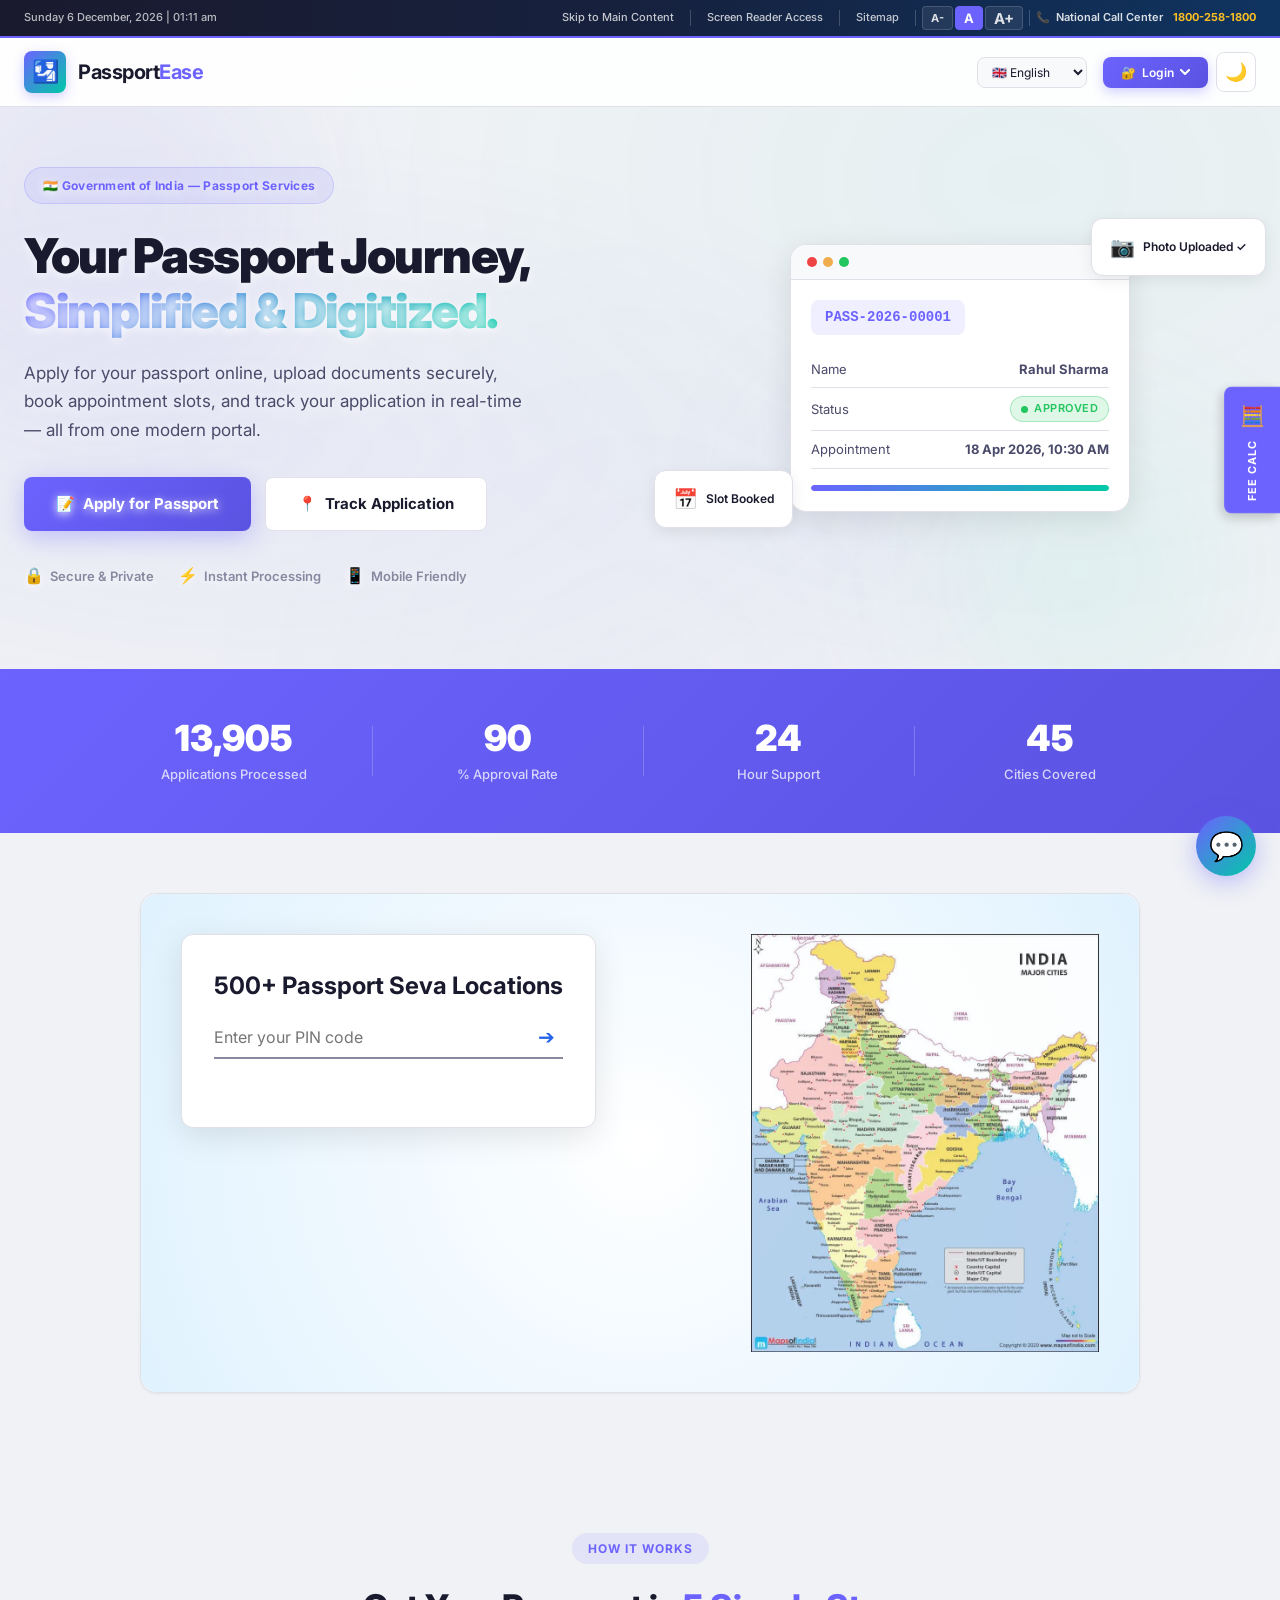
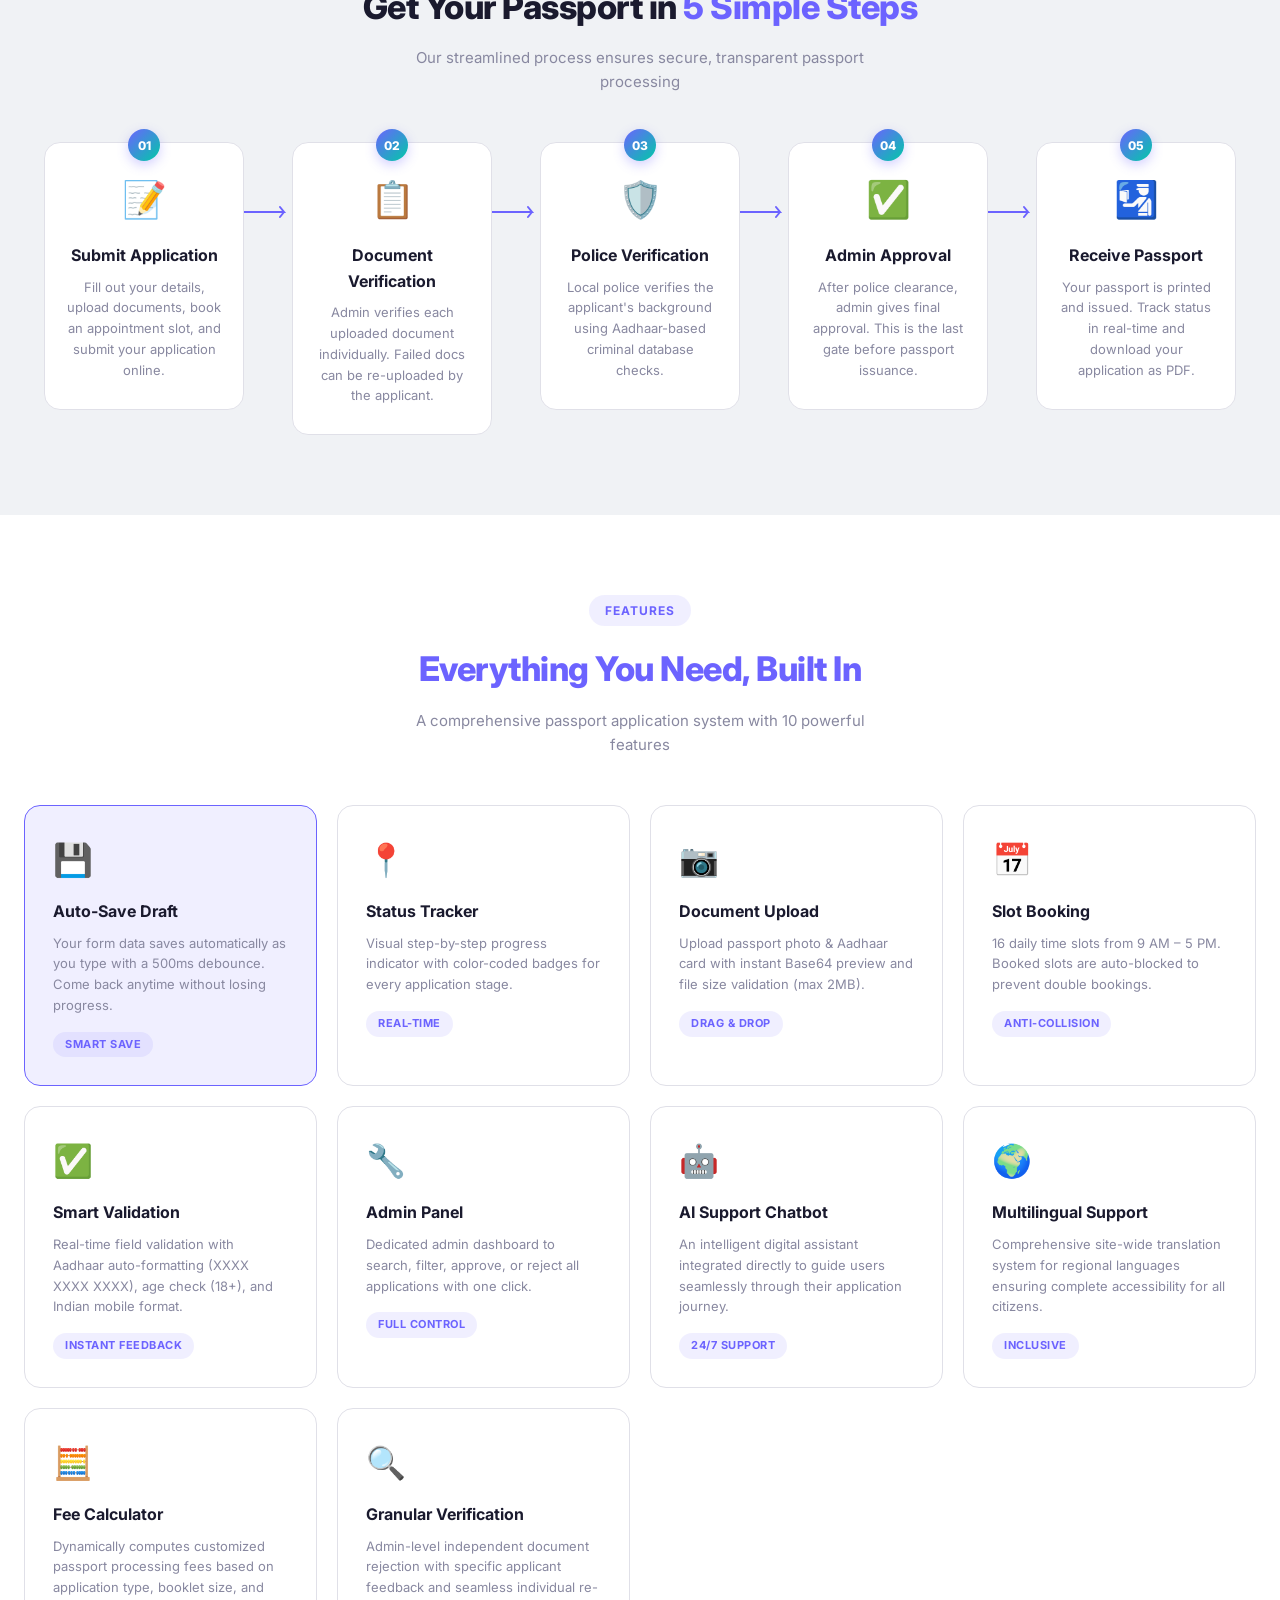
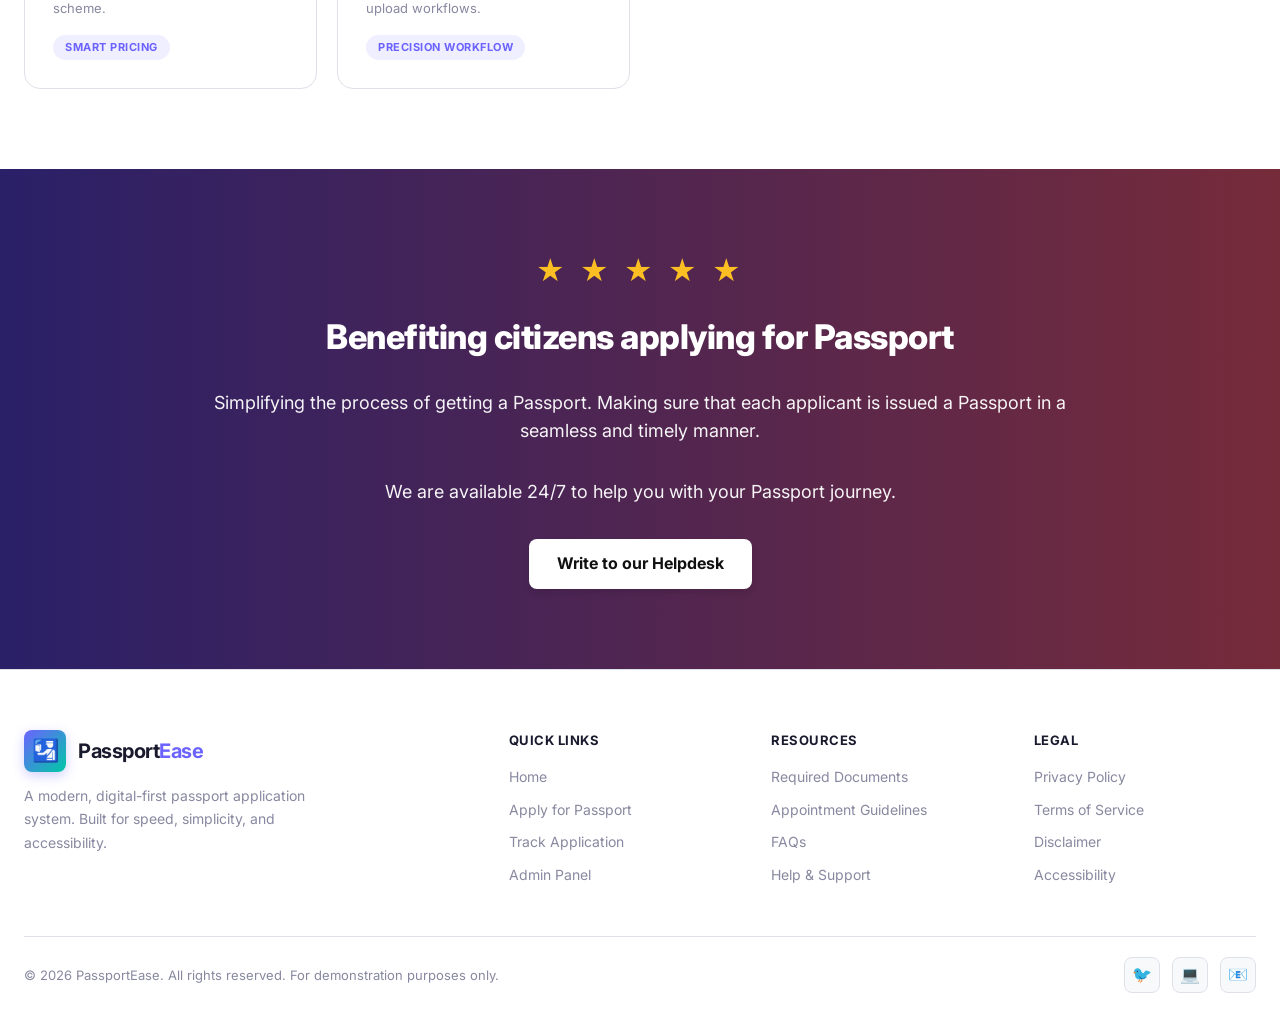
==== commit d62a793e: "feat: wire all write operations to Supabase (PE.saveApplication, PE.saveUser, PE.saveComplaint) in a" ====
--- a/index.html
+++ b/index.html
@@ -444,9 +444,11 @@
       const type = document.getElementById('hdType').value;
       const name = document.getElementById('hdName').value;
       const msg = document.getElementById('hdMessage').value;
+      const complaint = { type, name, msg, date: new Date().toISOString() };
       let complaints = window.lsGet ? window.lsGet('pe_complaints', []) : [];
-      complaints.push({ type, name, msg, date: new Date().toISOString() });
+      complaints.push(complaint);
       if (window.lsSet) window.lsSet('pe_complaints', complaints);
+      if (window.PE && window.PE.saveComplaint) PE.saveComplaint(complaint); // persist to Supabase
       if(typeof showToast === 'function') {
         showToast('Your ' + type.toLowerCase() + ' has been sent to our Tech Team. Thank you!', 'success');
       } else {
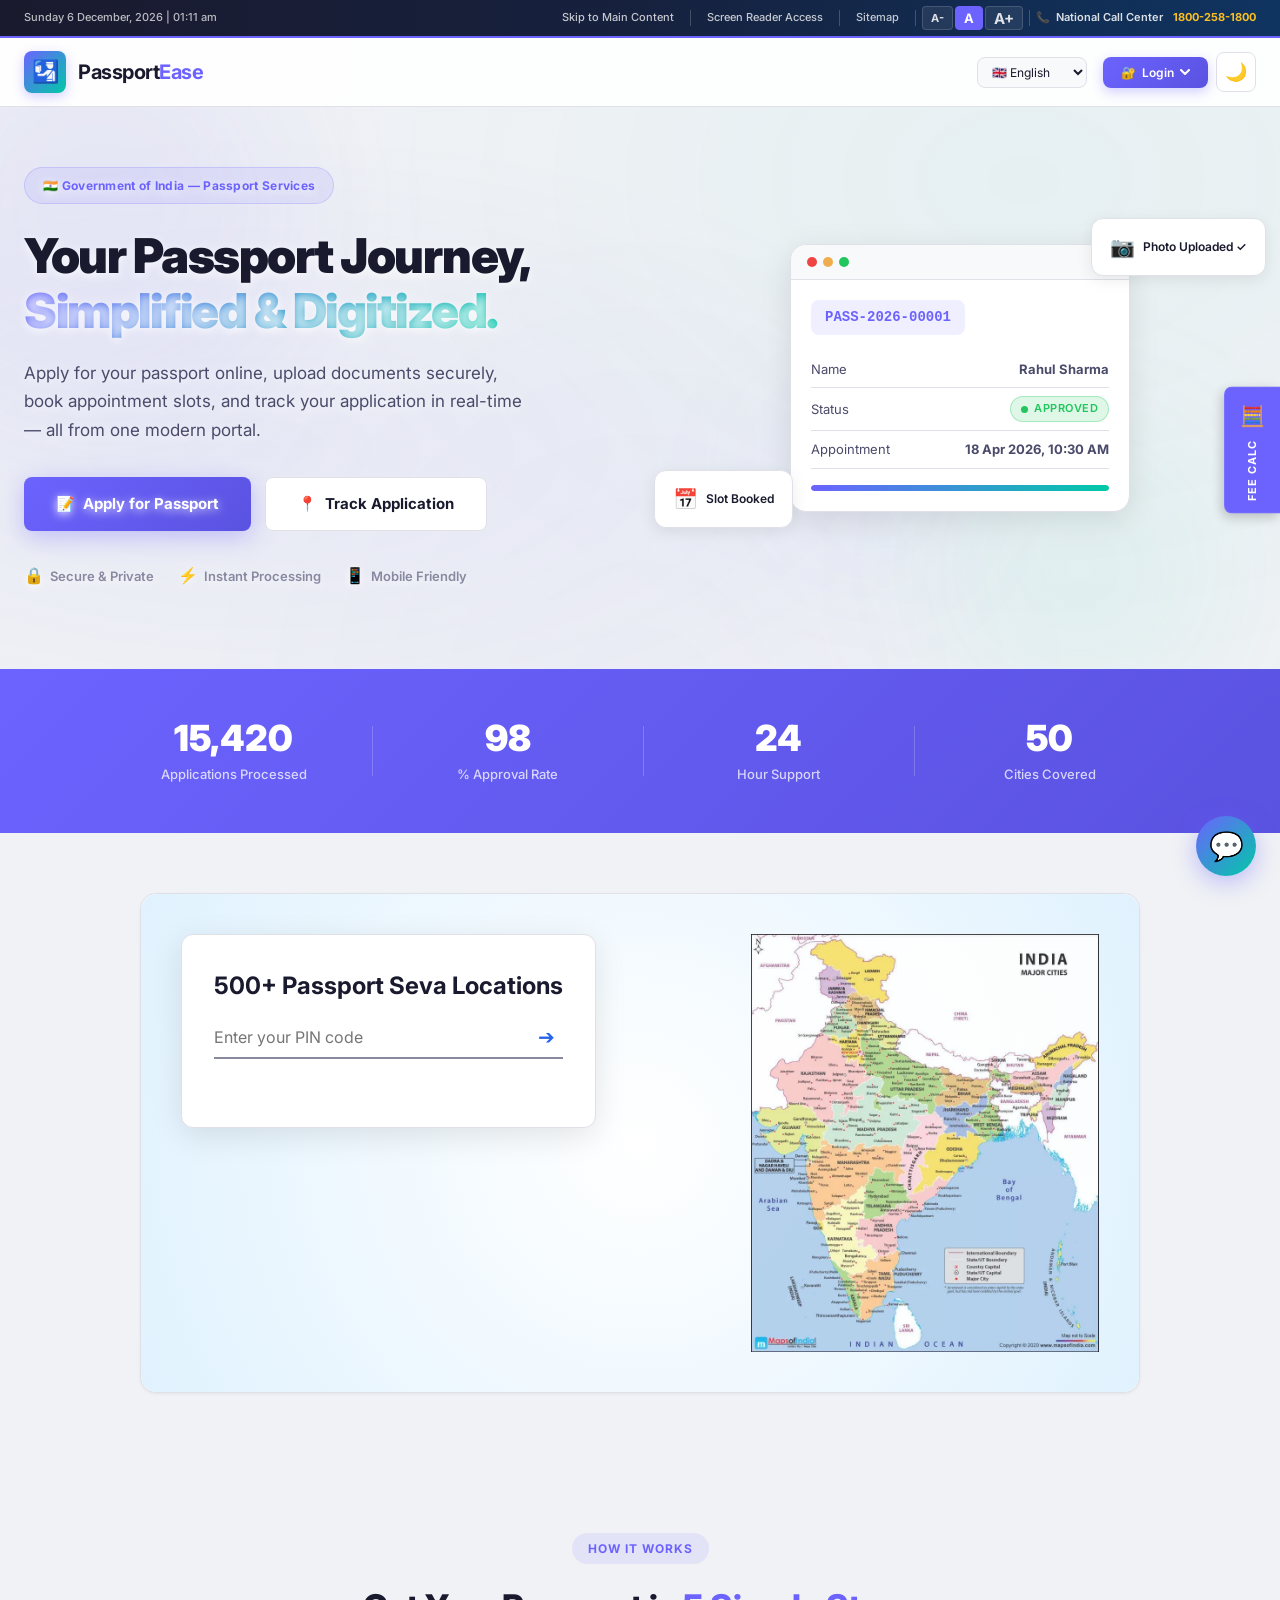
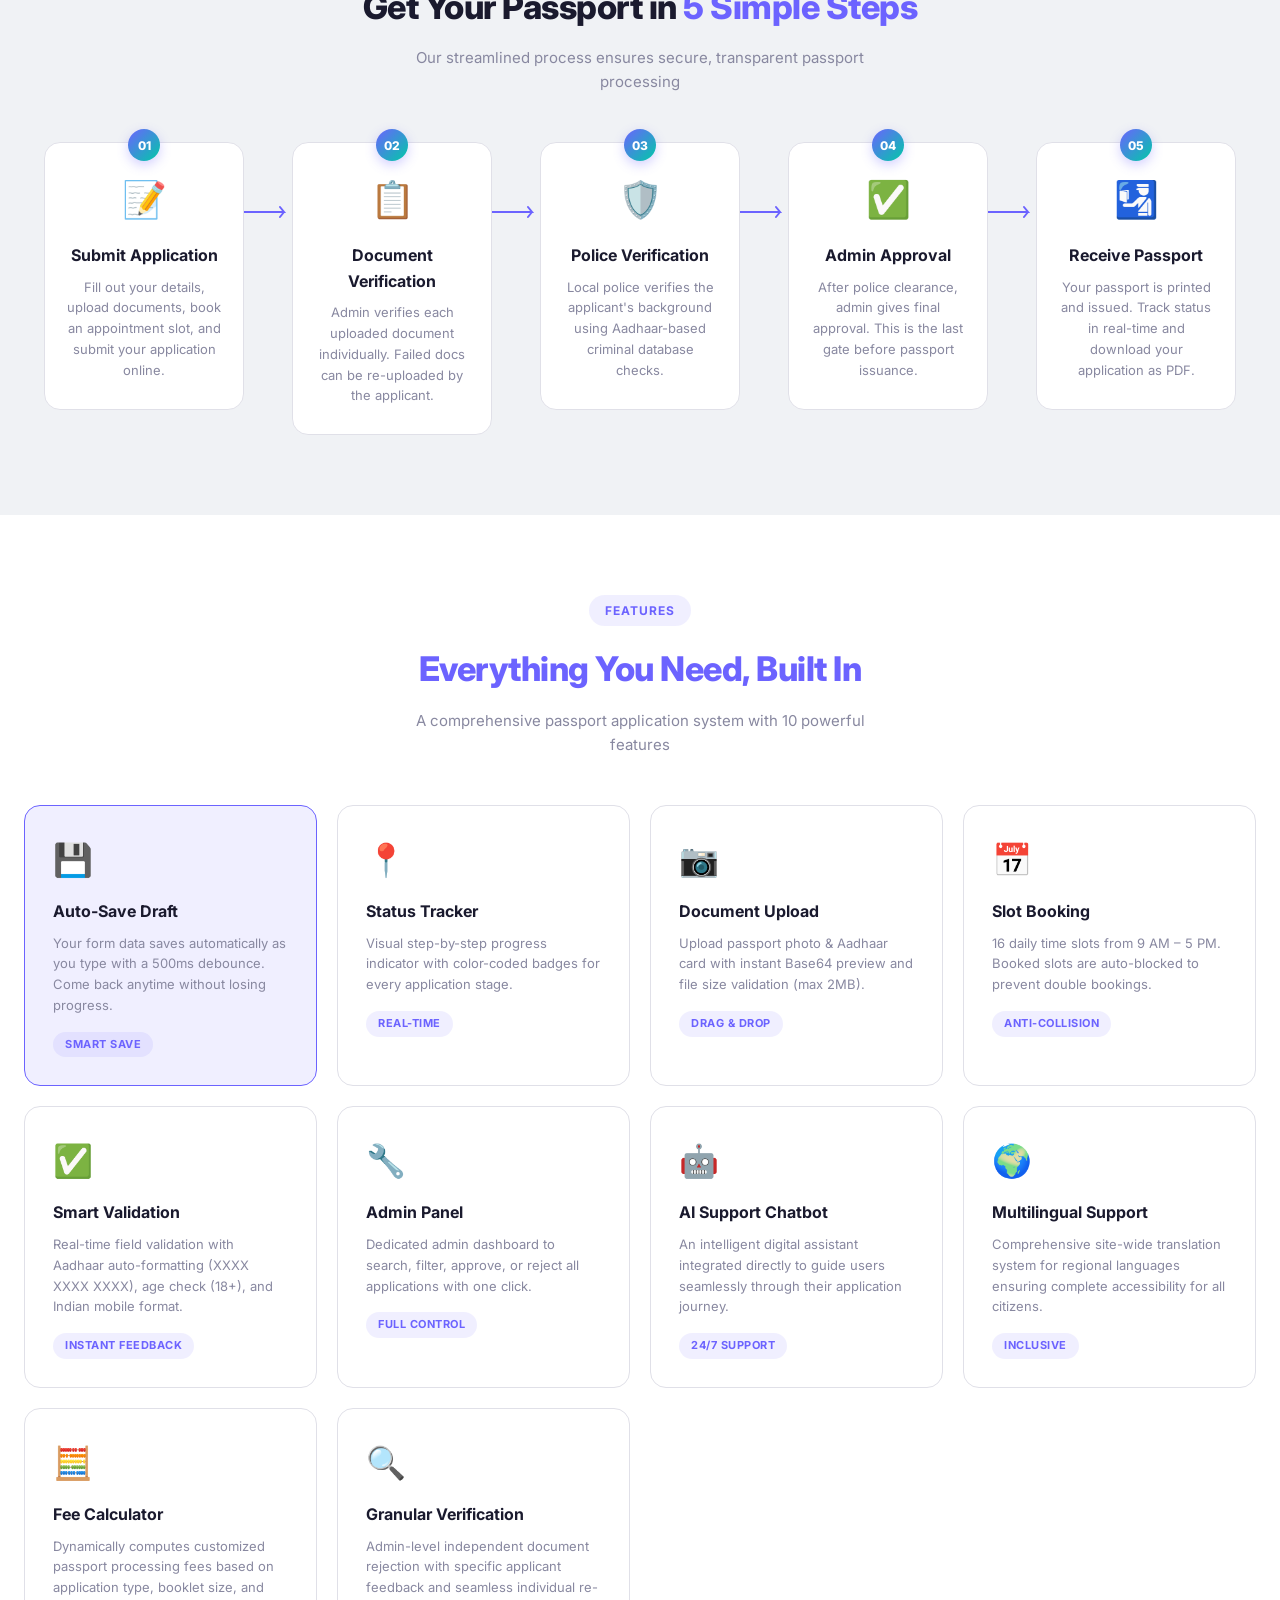
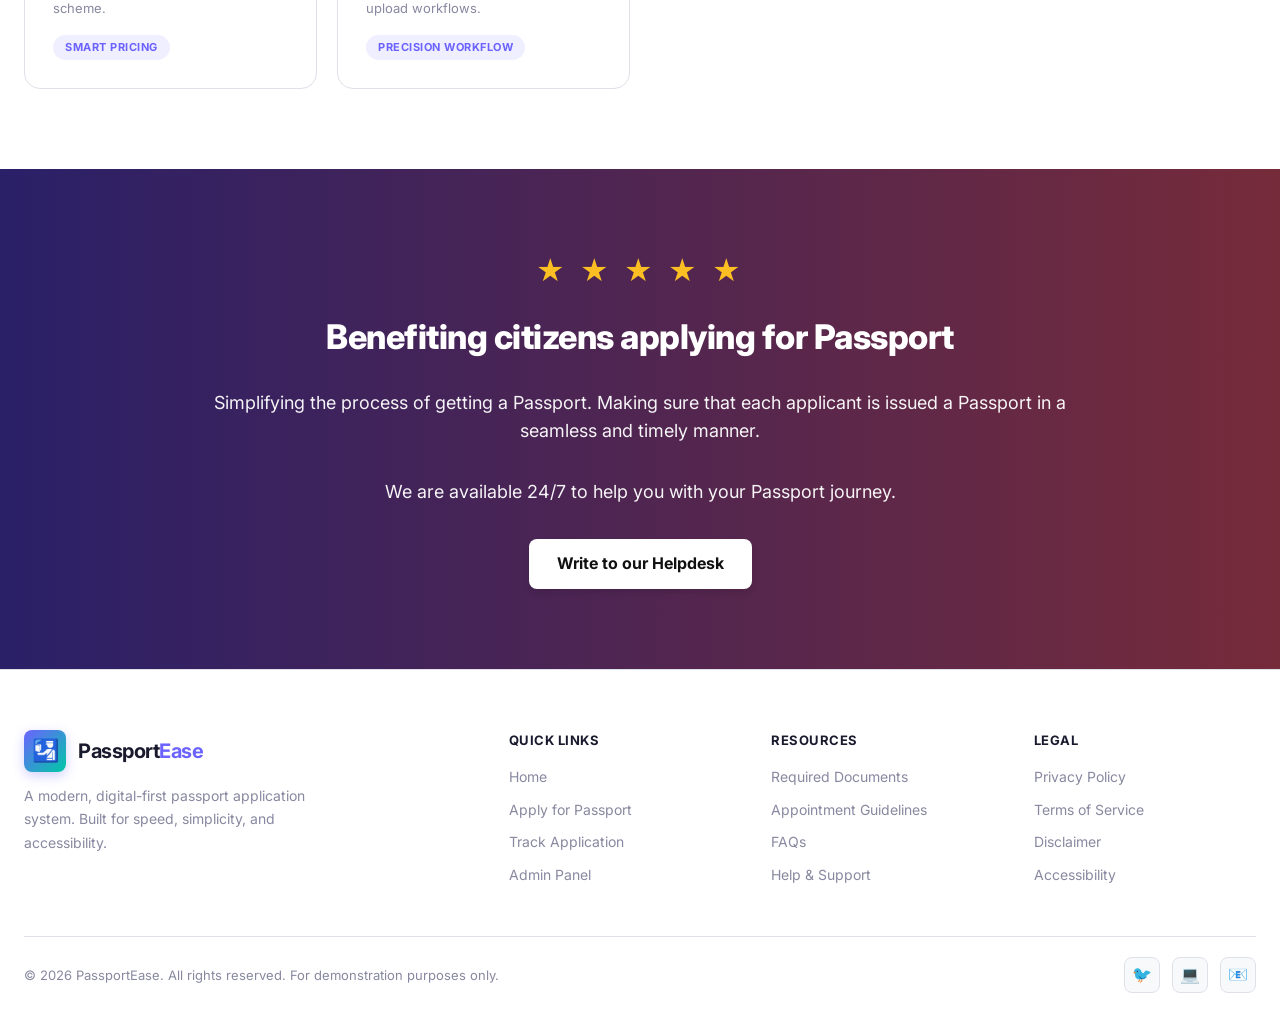
==== commit 079125ab: "refactor: move all HTML pages into html/ subfolder, keep index.html in root - update all cross-refer" ====
--- a/index.html
+++ b/index.html
@@ -59,9 +59,9 @@
             <svg width="10" height="6" viewBox="0 0 10 6" fill="none"><path d="M1 1l4 4 4-4" stroke="currentColor" stroke-width="2" stroke-linecap="round" stroke-linejoin="round"/></svg>
           </button>
           <div class="login-dropdown-menu">
-            <a href="login.html" class="login-dropdown-item"><span style="font-size:16px;">👤</span> Citizen</a>
-            <a href="admin-login.html" class="login-dropdown-item"><span style="font-size:16px;">🔧</span> Admin</a>
-            <a href="police-login.html" class="login-dropdown-item"><span style="font-size:16px;">🛡️</span> Police</a>
+            <a href="html/login.html" class="login-dropdown-item"><span style="font-size:16px;">👤</span> Citizen</a>
+            <a href="html/admin-login.html" class="login-dropdown-item"><span style="font-size:16px;">🔧</span> Admin</a>
+            <a href="html/police-login.html" class="login-dropdown-item"><span style="font-size:16px;">🛡️</span> Police</a>
           </div>
         </div>
         <button class="btn-icon" id="themeToggle" title="Toggle Dark Mode" aria-label="Toggle theme">🌙</button>
@@ -89,10 +89,10 @@
         and track your application in real-time — all from one modern portal.
       </p>
       <div class="hero-cta">
-        <a href="apply.html" class="btn btn-hero-primary">
+        <a href="html/apply.html" class="btn btn-hero-primary">
           <span>📝</span> <span data-i18n="hero.cta.apply">Apply for Passport</span>
         </a>
-        <a href="track.html" class="btn btn-hero-secondary">
+        <a href="html/track.html" class="btn btn-hero-secondary">
           <span>📍</span> <span data-i18n="hero.cta.track">Track Application</span>
         </a>
       </div>
@@ -334,9 +334,9 @@
         <div class="footer-links-group">
           <h4 data-i18n="foot.quick">Quick Links</h4>
           <a href="index.html" data-i18n="foot.home">Home</a>
-          <a href="apply.html" data-i18n="foot.apply">Apply for Passport</a>
-          <a href="track.html" data-i18n="foot.track">Track Application</a>
-          <a href="admin.html" data-i18n="foot.admin">Admin Panel</a>
+          <a href="html/apply.html" data-i18n="foot.apply">Apply for Passport</a>
+          <a href="html/track.html" data-i18n="foot.track">Track Application</a>
+          <a href="html/admin.html" data-i18n="foot.admin">Admin Panel</a>
         </div>
         <div class="footer-links-group">
           <h4 data-i18n="foot.resources">Resources</h4>
@@ -376,9 +376,9 @@
           const i = (s.name||'U').charAt(0).toUpperCase();
           ub.innerHTML = `<div class="user-avatar">${i}</div><span>${s.name||'User'}</span><button class="btn btn-secondary btn-sm" onclick="localStorage.removeItem('pe_session');location.reload()" style="padding:6px 12px;font-size:11px">Logout</button>`;
         } else if (s.role === 'admin') {
-          ub.innerHTML = `<a href="admin.html" class="btn btn-secondary btn-sm" style="margin-right:8px;padding:6px 12px;font-size:11px">🔧 Dashboard</a><div class="user-avatar" style="background:linear-gradient(135deg,#ef4444,#dc2626)">A</div><span>Admin</span><button class="btn btn-secondary btn-sm" onclick="localStorage.removeItem('pe_session');location.reload()" style="padding:6px 12px;font-size:11px">Logout</button>`;
+          ub.innerHTML = `<a href="html/admin.html" class="btn btn-secondary btn-sm" style="margin-right:8px;padding:6px 12px;font-size:11px">🔧 Dashboard</a><div class="user-avatar" style="background:linear-gradient(135deg,#ef4444,#dc2626)">A</div><span>Admin</span><button class="btn btn-secondary btn-sm" onclick="localStorage.removeItem('pe_session');location.reload()" style="padding:6px 12px;font-size:11px">Logout</button>`;
         } else if (s.role === 'police') {
-          ub.innerHTML = `<a href="police.html" class="btn btn-secondary btn-sm" style="margin-right:8px;padding:6px 12px;font-size:11px">🛡️ Dashboard</a><div class="user-avatar" style="background:linear-gradient(135deg,#3b82f6,#1d4ed8)">🛡️</div><span>${s.name||'Police'}</span><button class="btn btn-secondary btn-sm" onclick="localStorage.removeItem('pe_session');location.reload()" style="padding:6px 12px;font-size:11px">Logout</button>`;
+          ub.innerHTML = `<a href="html/police.html" class="btn btn-secondary btn-sm" style="margin-right:8px;padding:6px 12px;font-size:11px">🛡️ Dashboard</a><div class="user-avatar" style="background:linear-gradient(135deg,#3b82f6,#1d4ed8)">🛡️</div><span>${s.name||'Police'}</span><button class="btn btn-secondary btn-sm" onclick="localStorage.removeItem('pe_session');location.reload()" style="padding:6px 12px;font-size:11px">Logout</button>`;
         }
       }
     })();
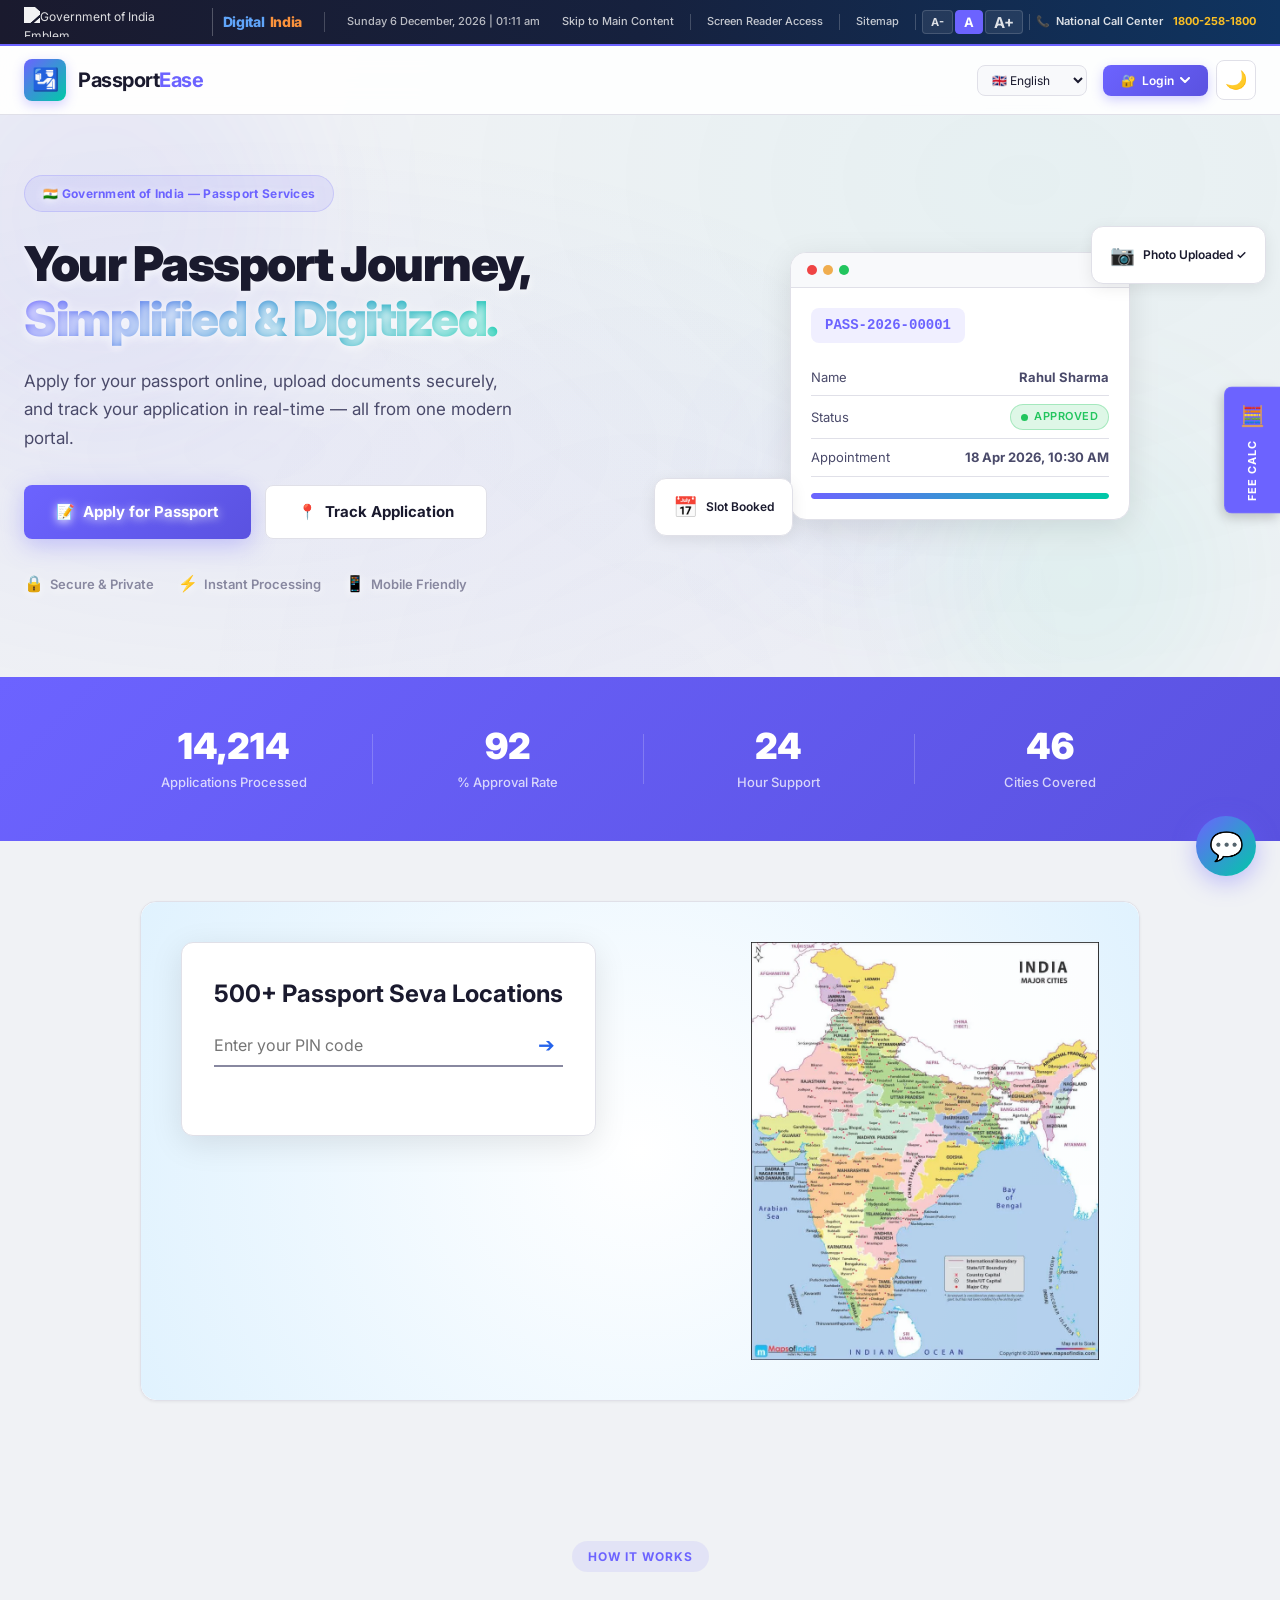
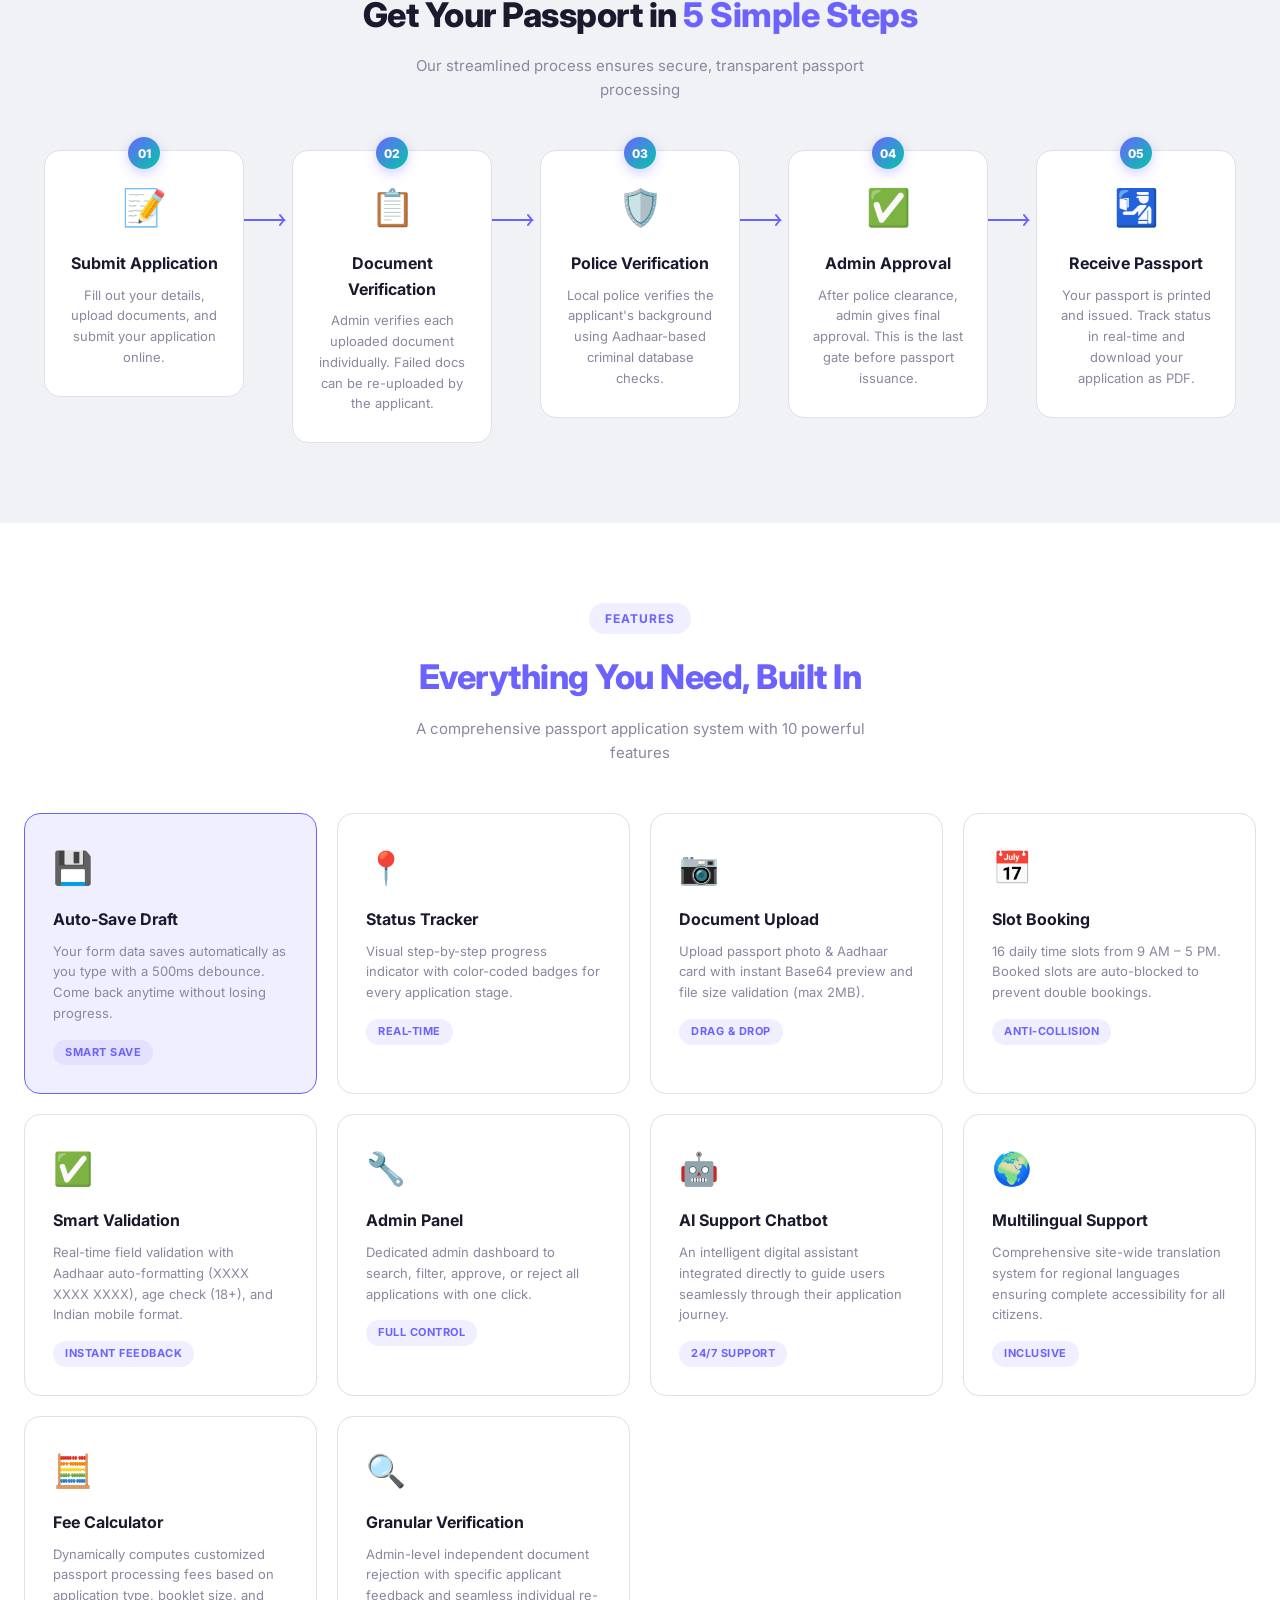
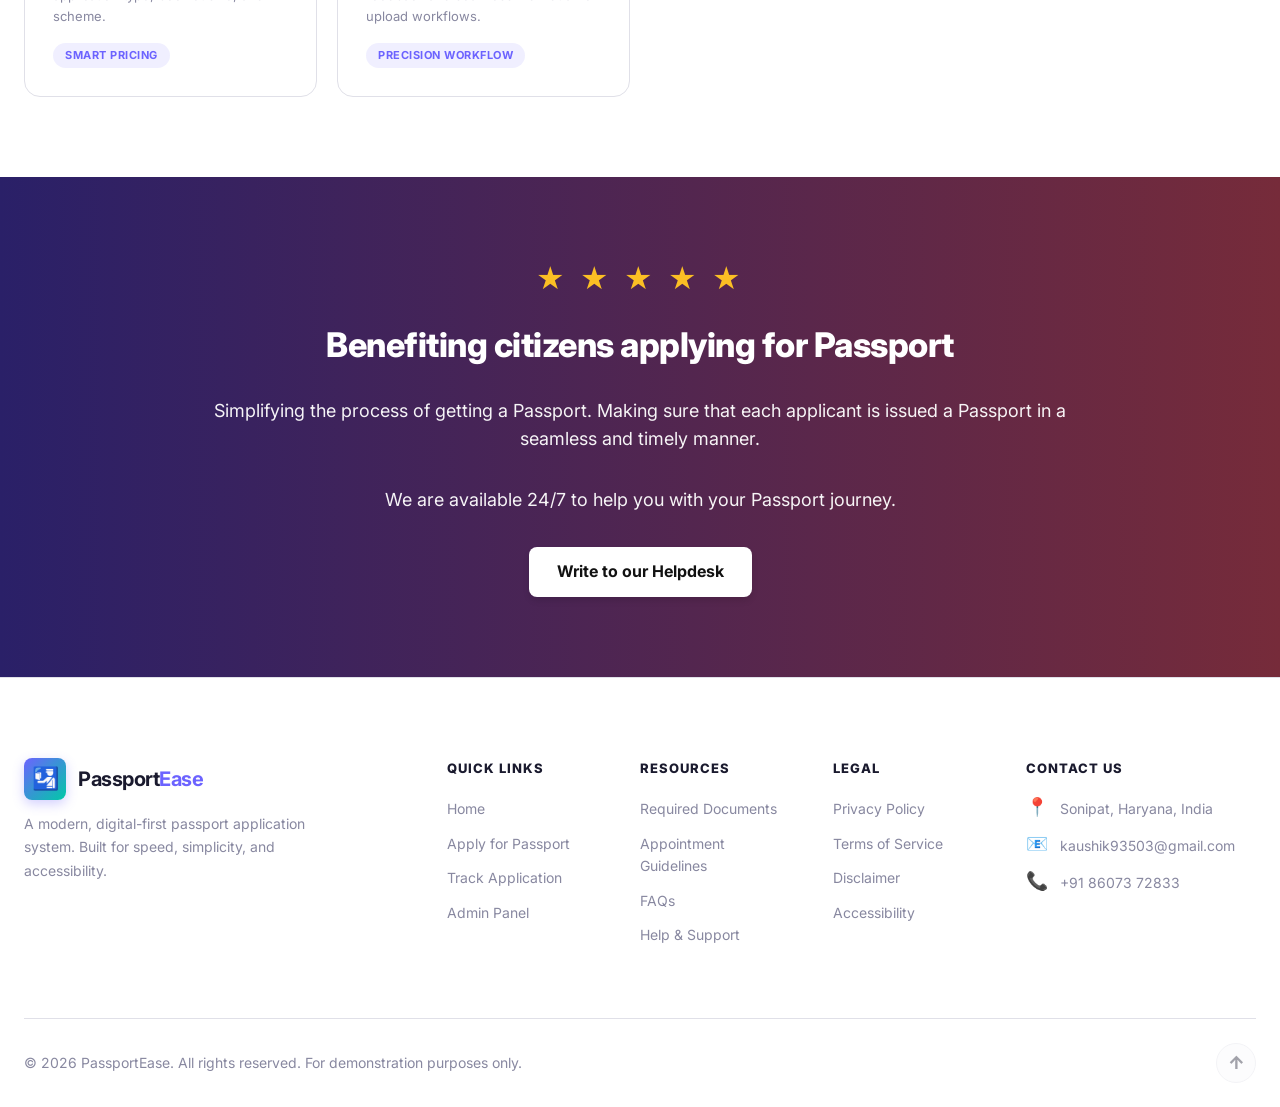
==== commit a725e3cc: "initial commit" ====
--- a/index.html
+++ b/index.html
@@ -6,12 +6,19 @@
   <meta name="description" content="PassportEase — Your modern online passport application portal. Apply, track, and manage passport applications seamlessly." />
   <meta name="robots" content="index, follow" />
   <meta property="og:title" content="PassportEase — Online Passport Application Portal" />
-  <meta property="og:description" content="Apply for your passport online, upload documents securely, book appointment slots, and track your application in real-time." />
+  <meta property="og:description" content="Apply for your passport online, upload documents securely, and track your application in real-time." />
   <meta property="og:type" content="website" />
   <title>PassportEase — Online Passport Application Portal</title>
+  <link rel="icon" type="image/svg+xml" href="data:image/svg+xml,<svg xmlns='http://www.w3.org/2000/svg' viewBox='0 0 100 100'><rect width='100' height='100' rx='22' fill='%236c63ff'/><text x='50' y='54' font-size='60' text-anchor='middle' dominant-baseline='middle'>🛂</text></svg>" />
+  <link rel="shortcut icon" href="data:image/svg+xml,<svg xmlns='http://www.w3.org/2000/svg' viewBox='0 0 100 100'><rect width='100' height='100' rx='22' fill='%236c63ff'/><text x='50' y='54' font-size='60' text-anchor='middle' dominant-baseline='middle'>🛂</text></svg>" />
+  <!-- Resource Hints: connect early to external services -->
   <link rel="preconnect" href="https://fonts.googleapis.com" />
   <link rel="preconnect" href="https://fonts.gstatic.com" crossorigin />
-  <link href="https://fonts.googleapis.com/css2?family=Inter:wght@400;500;600;700;800;900&display=swap" rel="stylesheet" />
+  <link rel="preconnect" href="https://ycpivhefrggsjrpdmfxe.supabase.co" crossorigin />
+  <link rel="dns-prefetch" href="https://ycpivhefrggsjrpdmfxe.supabase.co" />
+  <!-- Non-blocking Google Fonts (print trick avoids render-blocking) -->
+  <link href="https://fonts.googleapis.com/css2?family=Inter:wght@400;600;700;800&display=swap" rel="stylesheet" media="print" onload="this.media='all'" />
+  <noscript><link href="https://fonts.googleapis.com/css2?family=Inter:wght@400;600;700;800&display=swap" rel="stylesheet" /></noscript>
   <link rel="stylesheet" href="css/styles.css" />
 </head>
 <body>
@@ -20,6 +27,20 @@
   <div class="accessibility-bar" id="accessibilityBar">
     <div class="accessibility-bar-inner">
       <div class="accessibility-left">
+        <!-- Government Logos -->
+        <div class="gov-logos">
+          <img
+            src="https://upload.wikimedia.org/wikipedia/commons/thumb/5/55/Emblem_of_India.svg/60px-Emblem_of_India.svg.png"
+            alt="Government of India Emblem"
+            class="gov-logo-emblem"
+            title="Government of India"
+          />
+          <div class="gov-logo-divider"></div>
+          <div class="gov-logo-digital" title="Digital India">
+            <span class="di-digital">Digital</span><span class="di-india">India</span><span class="di-wave">~</span>
+          </div>
+        </div>
+        <span class="gov-logo-bar-sep"></span>
         <span class="accessibility-date" id="accessDate"></span>
       </div>
       <div class="accessibility-right">
@@ -85,8 +106,8 @@
         <span class="hero-gradient-text" data-i18n="hero.title2">Simplified &amp; Digitized.</span>
       </h1>
       <p class="hero-description" data-i18n="hero.desc">
-        Apply for your passport online, upload documents securely, book appointment slots,
-        and track your application in real-time — all from one modern portal.
+        Apply for your passport online, upload documents securely, and track your
+        application in real-time — all from one modern portal.
       </p>
       <div class="hero-cta">
         <a href="html/apply.html" class="btn btn-hero-primary">
@@ -194,7 +215,7 @@
           <div class="step-number">01</div>
           <div class="step-icon-wrap"><span>📝</span></div>
           <h3>Submit Application</h3>
-          <p>Fill out your details, upload documents, book an appointment slot, and submit your application online.</p>
+          <p>Fill out your details, upload documents, and submit your application online.</p>
         </div>
         <div class="step-connector">
           <svg width="48" height="20" viewBox="0 0 48 20"><path d="M0 10 H40 L36 5 M40 10 L36 15" stroke="var(--accent)" fill="none" stroke-width="2" stroke-linecap="round"/></svg>
@@ -352,13 +373,26 @@
           <a href="#" data-i18n="foot.disclaimer">Disclaimer</a>
           <a href="#" data-i18n="foot.accessibility">Accessibility</a>
         </div>
+        <div class="footer-links-group footer-contact-group">
+          <h4>Contact Us</h4>
+          <div class="footer-contact-item">
+            <span class="footer-contact-icon">📍</span>
+            <span>Sonipat, Haryana, India</span>
+          </div>
+          <div class="footer-contact-item">
+            <span class="footer-contact-icon">📧</span>
+            <a href="mailto:kaushik93503@gmail.com" style="color:inherit;word-break:break-all;">kaushik93503@gmail.com</a>
+          </div>
+          <div class="footer-contact-item">
+            <span class="footer-contact-icon">📞</span>
+            <a href="tel:+918607372833" style="color:inherit;">+91 86073 72833</a>
+          </div>
+        </div>
       </div>
       <div class="footer-bottom">
         <p data-i18n="foot.copy">&copy; 2026 PassportEase. All rights reserved. For demonstration purposes only.</p>
-        <div class="footer-socials">
-          <a href="#" class="footer-social-link" title="Twitter">🐦</a>
-          <a href="#" class="footer-social-link" title="GitHub">💻</a>
-          <a href="#" class="footer-social-link" title="Email">📧</a>
+        <div class="footer-scroll-top">
+          <a href="#" onclick="window.scrollTo({top: 0, behavior: 'smooth'}); return false;" class="scroll-top-btn" title="Back to top">↑</a>
         </div>
       </div>
     </div>
@@ -472,7 +506,6 @@
         openFeeBtn.addEventListener('click', () => feeOverlay.classList.add('active'));
         closeFeeBtn.addEventListener('click', (e) => { e.preventDefault(); feeOverlay.classList.remove('active'); feeResult.classList.add('hidden'); });
         feeOverlay.addEventListener('click', (e) => { if(e.target === feeOverlay) { feeOverlay.classList.remove('active'); feeResult.classList.add('hidden'); } });
-        feeForm.addEventListener('change', calculateFee);
         feeForm.addEventListener('submit', (e) => { e.preventDefault(); calculateFee(); });
         function calculateFee() {
           const type = document.getElementById('fcType').value;
@@ -551,8 +584,8 @@
             <option value="Tatkaal">Tatkaal (Expedited)</option>
           </select>
         </div>
-        <div id="feeResult" class="hidden" style="background:rgba(34,197,94,.1); border:1px solid rgba(34,197,94,.3); border-radius:var(--radius-sm); padding:16px; margin-bottom:20px; text-align:center;"></div>
         <button type="button" onclick="document.getElementById('feeCalcForm').dispatchEvent(new Event('submit'))" class="btn btn-primary" style="width:100%; justify-content:center; padding:12px; font-size:14px;">Calculate Total Fee</button>
+        <div id="feeResult" class="hidden" style="background:rgba(34,197,94,.1); border:1px solid rgba(34,197,94,.3); border-radius:var(--radius-sm); padding:16px; margin-top:16px; text-align:center;"></div>
       </form>
     </div>
   </div>
--- a/css/styles.css
+++ b/css/styles.css
@@ -995,31 +995,61 @@
    FOOTER
    ================================================================ */
 .footer {
-  background:var(--bg-secondary);border-top:1px solid var(--border-color);
-  padding:60px 24px 0;position:relative;z-index:1;
-  transition:background var(--transition),border-color var(--transition);
-}
-.footer-inner{max-width:1280px;margin:0 auto}
-.footer-top{display:grid;grid-template-columns:2fr 1fr 1fr 1fr;gap:40px;padding-bottom:40px}
-.footer-brand-desc{font-size:14px;color:var(--text-muted);line-height:1.7;max-width:300px}
-.footer-links-group h4{font-size:13px;font-weight:700;text-transform:uppercase;letter-spacing:.5px;color:var(--text-primary);margin-bottom:16px}
-.footer-links-group a{display:block;font-size:14px;color:var(--text-muted);margin-bottom:10px;transition:color var(--transition)}
-.footer-links-group a:hover{color:var(--accent)}
+  background: var(--bg-secondary);
+  border-top: 1px solid var(--border-color);
+  padding: 80px 24px 0;
+  position: relative;
+  z-index: 1;
+  transition: background var(--transition), border-color var(--transition);
+}
+.footer-inner { max-width: 1280px; margin: 0 auto; }
+.footer-top {
+  display: grid;
+  grid-template-columns: 2.5fr 1fr 1fr 1fr 1.5fr;
+  gap: 40px;
+  padding-bottom: 60px;
+}
+.footer-brand-desc {
+  font-size: 14px; color: var(--text-muted); line-height: 1.7; max-width: 320px;
+}
+.footer-links-group h4 {
+  font-size: 13px; font-weight: 800; text-transform: uppercase; letter-spacing: 1px;
+  color: var(--text-primary); margin-bottom: 20px;
+}
+.footer-links-group a {
+  display: block; font-size: 14px; color: var(--text-muted); margin-bottom: 12px;
+  transition: all var(--transition); text-decoration: none;
+}
+.footer-links-group a:hover { color: var(--accent); transform: translateX(4px); }
+
+/* Contact Us Styles */
+.footer-contact-item {
+  display: flex; align-items: flex-start; gap: 12px;
+  margin-bottom: 16px; font-size: 14px; color: var(--text-muted); line-height: 1.5;
+}
+.footer-contact-icon { font-size: 18px; line-height: 1; flex-shrink: 0; }
+.footer-contact-item a { margin-bottom: 0; display: inline; padding: 0; }
+.footer-contact-item a:hover { transform: none; text-decoration: underline; }
+
 .footer-bottom {
-  border-top:1px solid var(--border-color);
-  padding:20px 0;
-  display:flex;justify-content:space-between;align-items:center;
-  flex-wrap:wrap;gap:12px;
-}
-.footer-bottom p{font-size:13px;color:var(--text-muted)}
-.footer-socials{display:flex;gap:12px}
-.footer-social-link {
-  width:36px;height:36px;border-radius:var(--radius-sm);
-  background:var(--bg-input);border:1px solid var(--border-color);
-  display:flex;align-items:center;justify-content:center;
-  font-size:16px;transition:all var(--transition);text-decoration:none;
-}
-.footer-social-link:hover{border-color:var(--accent);background:var(--accent-light);transform:translateY(-2px)}
+  border-top: 1px solid var(--border-color);
+  padding: 24px 0;
+  display: flex; justify-content: space-between; align-items: center;
+  flex-wrap: wrap; gap: 16px;
+}
+.footer-bottom p { font-size: 14px; color: var(--text-muted); }
+.scroll-top-btn {
+  width: 40px; height: 40px; border-radius: 50%;
+  background: var(--bg-input); border: 1px solid var(--border-color);
+  display: flex; align-items: center; justify-content: center;
+  font-size: 18px; transition: all var(--transition); text-decoration: none;
+  color: var(--text-primary); font-weight: 800;
+  opacity: 0.4;
+}
+.scroll-top-btn:hover {
+  opacity: 1; border-color: var(--accent); background: var(--accent);
+  color: #fff; transform: translateY(-3px); box-shadow: 0 4px 12px rgba(108,99,255,0.3);
+}
 
 /* ================================================================
    ANIMATIONS
@@ -1057,7 +1087,7 @@
   .hero-cta{justify-content:center}
   .hero-trust{justify-content:center}
   .hero-visual{min-height:300px}
-  .footer-top{grid-template-columns:1fr 1fr}
+  .footer-top{grid-template-columns:1fr 1fr 1fr} /* 3 columns for tablet */
   .step-connector{display:none}
   .steps-grid{display:grid;grid-template-columns:repeat(2,1fr);gap:24px}
   .location-card { max-width: 380px; }
@@ -1248,7 +1278,7 @@
 .accessibility-bar-inner {
   max-width:1280px;margin:0 auto;
   display:flex;align-items:center;justify-content:space-between;
-  height:36px;gap:12px;
+  height:44px;gap:12px;
 }
 .accessibility-left {
   display:flex;align-items:center;gap:16px;
@@ -1256,6 +1286,53 @@
 .accessibility-date {
   font-weight:500;color:rgba(255,255,255,.7);
   white-space:nowrap;font-size:11px;
+}
+
+/* Gov Logos in Accessibility Bar */
+.gov-logos {
+  display:flex;align-items:center;gap:10px;
+}
+.gov-logo-emblem {
+  height:30px;width:auto;
+  filter: brightness(0) invert(1);
+  object-fit:contain;
+  display:block;
+  opacity: 0.95;
+}
+.gov-logo-digital {
+  display:flex;align-items:center;gap:1px;
+  font-family:'Inter',sans-serif;
+  font-size:14px;
+  font-weight:800;
+  letter-spacing:-0.3px;
+  line-height:1;
+  user-select:none;
+}
+.di-digital {
+  color:#60a5fa;
+}
+.di-india {
+  color:#fb923c;
+  margin-left:4px;
+}
+.di-wave {
+  color:#60a5fa;
+  font-size:16px;
+  margin-left:1px;
+  font-weight:900;
+  display:none;
+}
+.gov-logo-divider {
+  width:1px;height:28px;
+  background:rgba(255,255,255,.25);
+  flex-shrink:0;
+}
+.gov-logo-bar-sep {
+  width:1px;height:20px;
+  background:rgba(255,255,255,.2);
+  display:inline-block;
+  vertical-align:middle;
+  margin:0 6px;
 }
 .accessibility-right {
   display:flex;align-items:center;gap:6px;
@@ -1481,3 +1558,68 @@
 
 .hidden{display:none!important}
 
+/* ================================================================
+   PRINT AREA — hidden on screen, only used during window.print()
+   ================================================================ */
+#printArea { display: none; }
+
+@media print {
+  /* ── Reset everything ── */
+  * { -webkit-print-color-adjust: exact !important; print-color-adjust: exact !important; }
+
+  /* ── Hide ALL page UI ── */
+  .accessibility-bar,
+  .header,
+  .nav-links,
+  .header-actions,
+  .toast-container,
+  .draft-indicator,
+  .fee-calculator-widget,
+  .fee-calc-overlay,
+  .helpdesk-overlay,
+  .admin-detail-overlay,
+  footer,
+  .footer,
+  #chatbotBtn,
+  #chatbotWidget,
+  .hero-section,
+  .counter-section,
+  .location-section,
+  .how-section,
+  .features-section,
+  .benefiting-section,
+  .main-container,
+  .page-header,
+  .section-card,
+  .no-print,
+  nav,
+  body > *:not(#printArea) { display: none !important; }
+
+  /* ── Show ONLY the print area ── */
+  #printArea {
+    display: block !important;
+    position: fixed !important;
+    inset: 0 !important;
+    width: 100% !important;
+    height: auto !important;
+    background: #fff !important;
+    z-index: 99999 !important;
+    margin: 0 !important;
+    padding: 0 !important;
+  }
+
+  /* ── Remove browser default header/footer (URL, date, page number) ── */
+  @page {
+    margin: 0.6cm;
+    size: A4;
+  }
+
+  html, body {
+    margin: 0 !important;
+    padding: 0 !important;
+    background: #fff !important;
+    height: auto !important;
+    overflow: visible !important;
+  }
+}
+
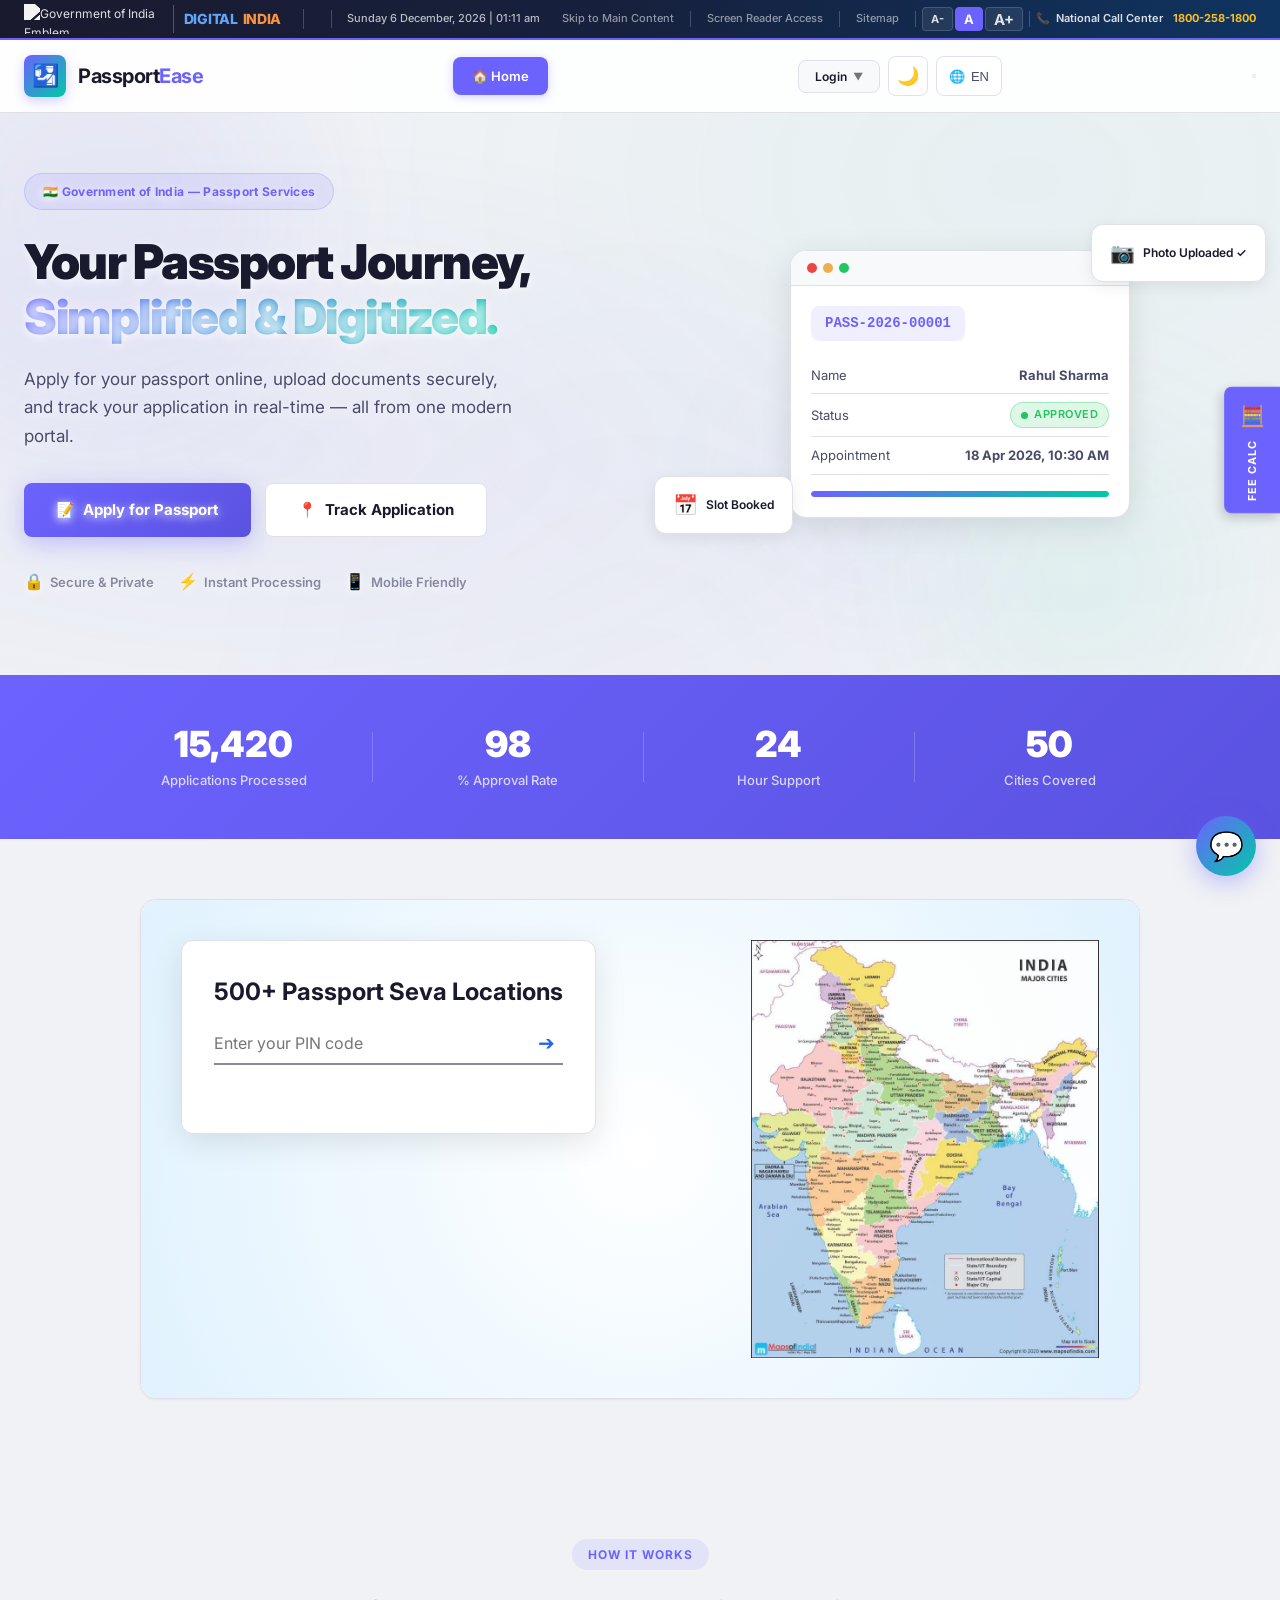
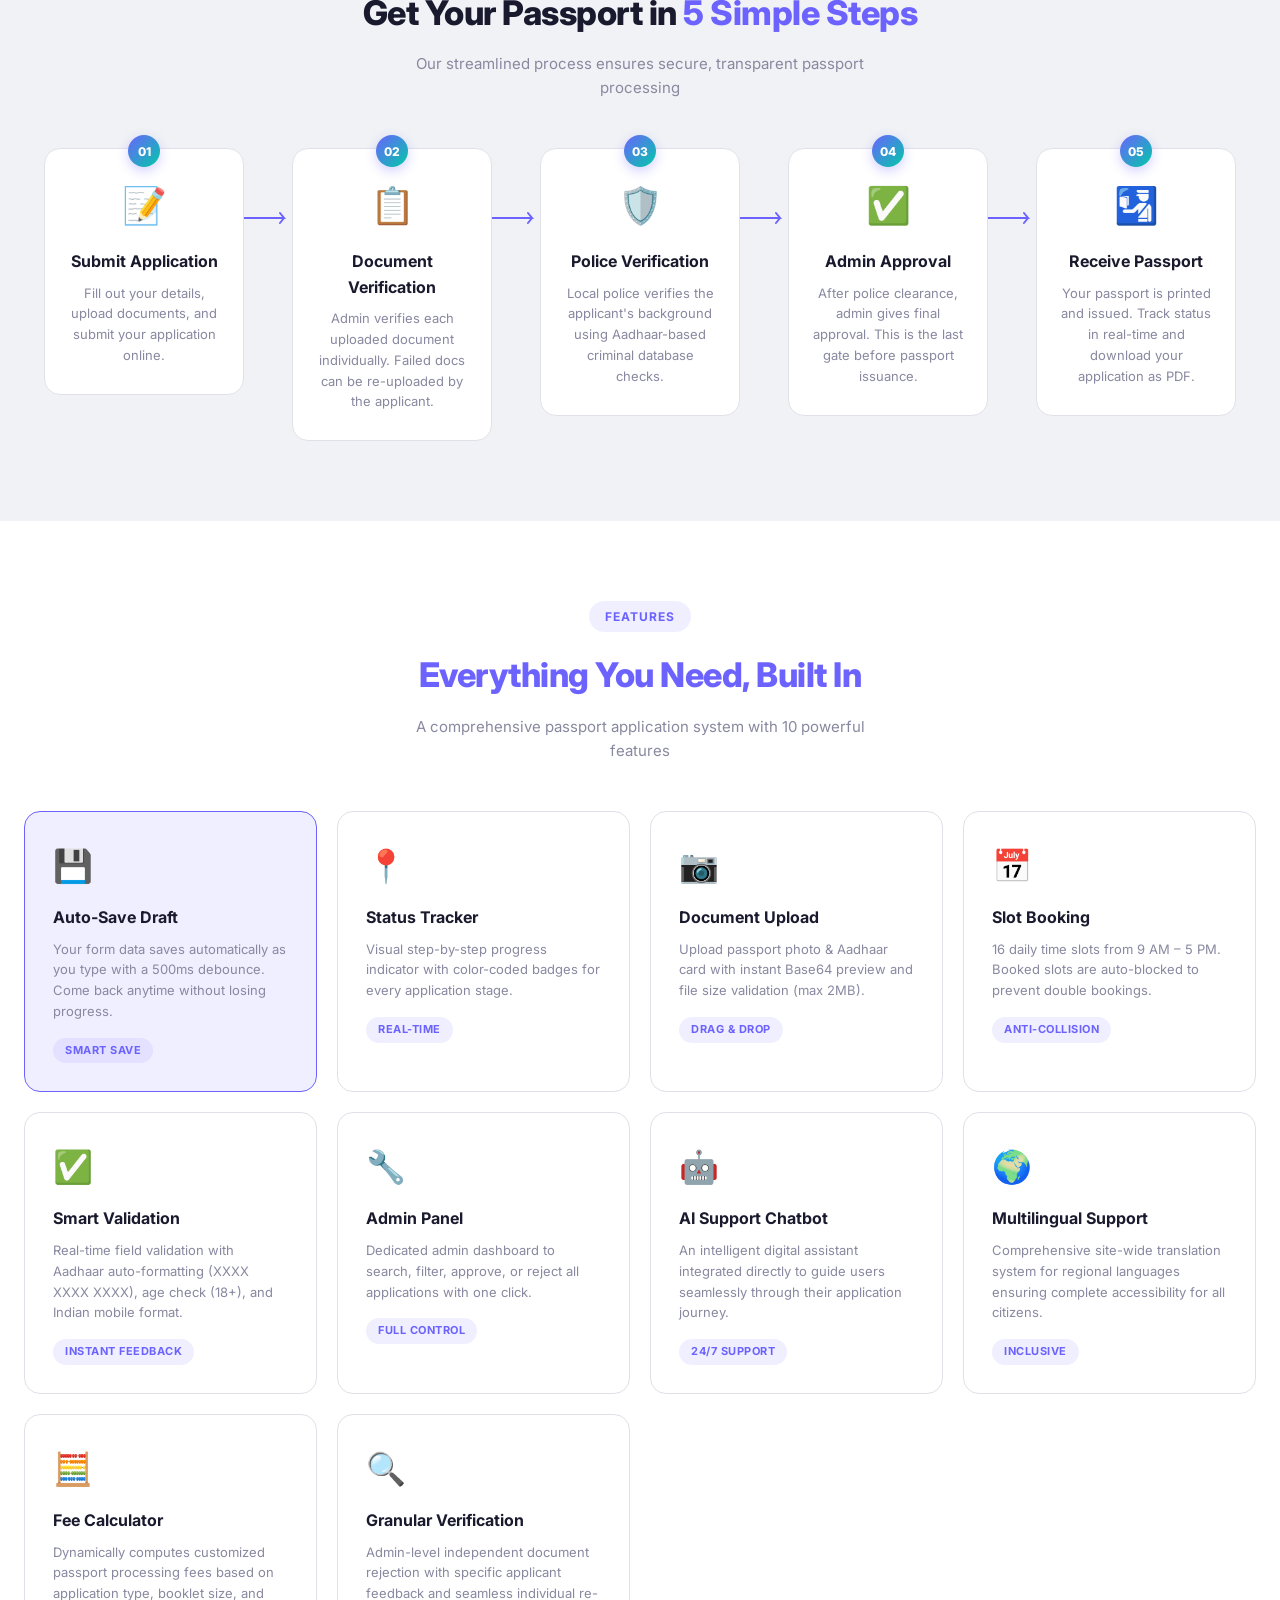
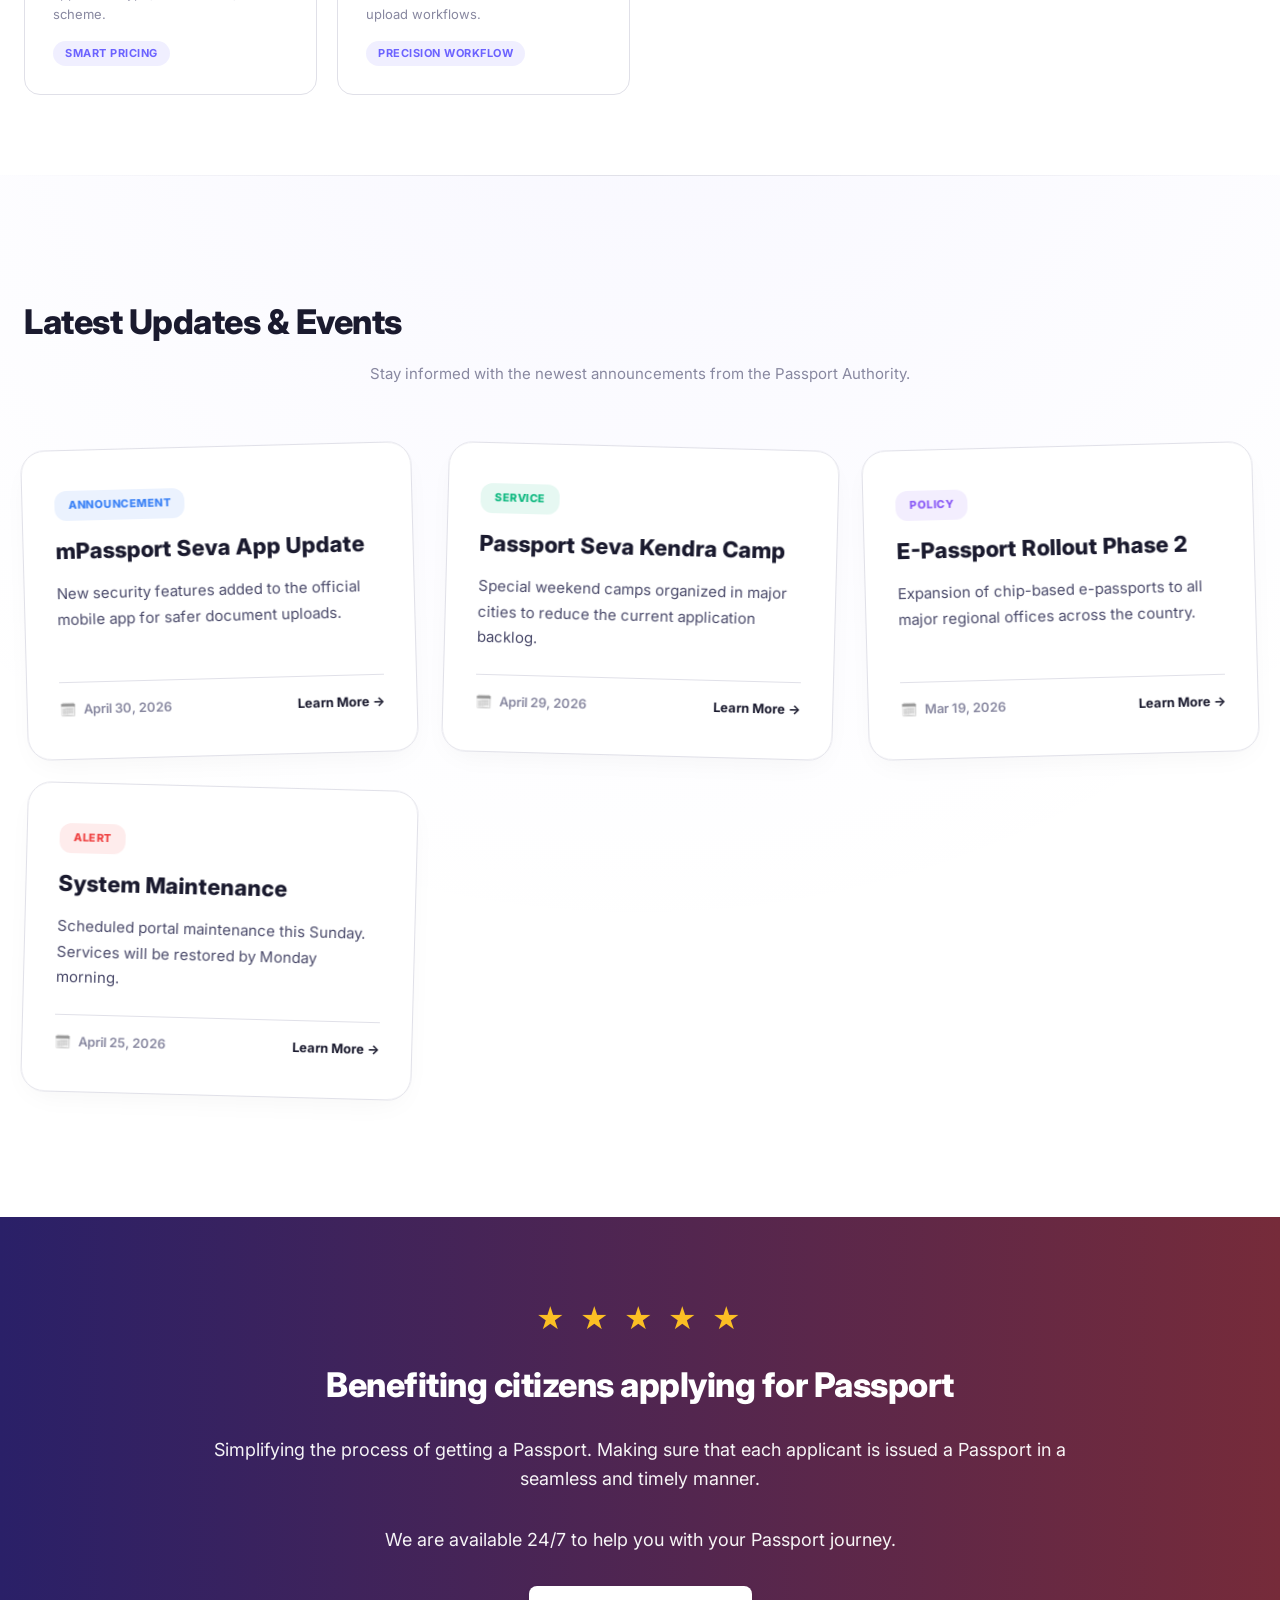
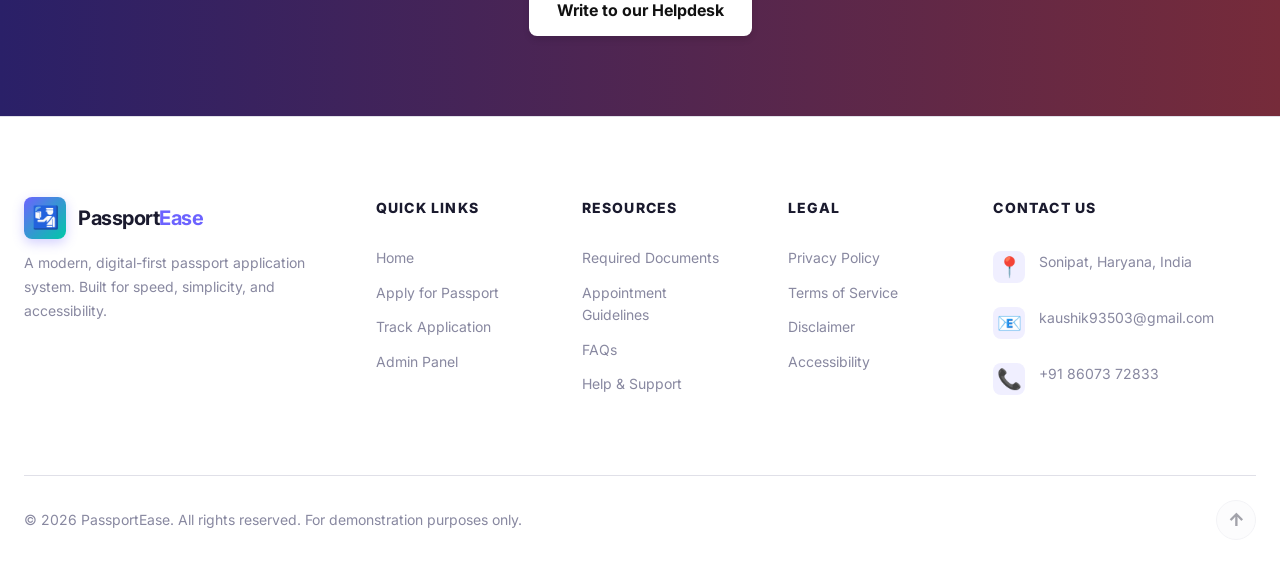
==== commit fb4ed17b: "add new feature" ====
--- a/index.html
+++ b/index.html
@@ -1,26 +1,35 @@
 <!DOCTYPE html>
 <html lang="en" data-theme="light">
+
 <head>
   <meta charset="UTF-8" />
   <meta name="viewport" content="width=device-width, initial-scale=1.0" />
-  <meta name="description" content="PassportEase — Your modern online passport application portal. Apply, track, and manage passport applications seamlessly." />
+  <meta name="description"
+    content="PassportEase — Your modern online passport application portal. Apply, track, and manage passport applications seamlessly." />
   <meta name="robots" content="index, follow" />
   <meta property="og:title" content="PassportEase — Online Passport Application Portal" />
-  <meta property="og:description" content="Apply for your passport online, upload documents securely, and track your application in real-time." />
+  <meta property="og:description"
+    content="Apply for your passport online, upload documents securely, and track your application in real-time." />
   <meta property="og:type" content="website" />
   <title>PassportEase — Online Passport Application Portal</title>
-  <link rel="icon" type="image/svg+xml" href="data:image/svg+xml,<svg xmlns='http://www.w3.org/2000/svg' viewBox='0 0 100 100'><rect width='100' height='100' rx='22' fill='%236c63ff'/><text x='50' y='54' font-size='60' text-anchor='middle' dominant-baseline='middle'>🛂</text></svg>" />
-  <link rel="shortcut icon" href="data:image/svg+xml,<svg xmlns='http://www.w3.org/2000/svg' viewBox='0 0 100 100'><rect width='100' height='100' rx='22' fill='%236c63ff'/><text x='50' y='54' font-size='60' text-anchor='middle' dominant-baseline='middle'>🛂</text></svg>" />
+  <link rel="icon" type="image/svg+xml"
+    href="data:image/svg+xml,<svg xmlns='http://www.w3.org/2000/svg' viewBox='0 0 100 100'><rect width='100' height='100' rx='22' fill='%236c63ff'/><text x='50' y='54' font-size='60' text-anchor='middle' dominant-baseline='middle'>🛂</text></svg>" />
+  <link rel="shortcut icon"
+    href="data:image/svg+xml,<svg xmlns='http://www.w3.org/2000/svg' viewBox='0 0 100 100'><rect width='100' height='100' rx='22' fill='%236c63ff'/><text x='50' y='54' font-size='60' text-anchor='middle' dominant-baseline='middle'>🛂</text></svg>" />
   <!-- Resource Hints: connect early to external services -->
   <link rel="preconnect" href="https://fonts.googleapis.com" />
   <link rel="preconnect" href="https://fonts.gstatic.com" crossorigin />
   <link rel="preconnect" href="https://ycpivhefrggsjrpdmfxe.supabase.co" crossorigin />
   <link rel="dns-prefetch" href="https://ycpivhefrggsjrpdmfxe.supabase.co" />
   <!-- Non-blocking Google Fonts (print trick avoids render-blocking) -->
-  <link href="https://fonts.googleapis.com/css2?family=Inter:wght@400;600;700;800&display=swap" rel="stylesheet" media="print" onload="this.media='all'" />
-  <noscript><link href="https://fonts.googleapis.com/css2?family=Inter:wght@400;600;700;800&display=swap" rel="stylesheet" /></noscript>
+  <link href="https://fonts.googleapis.com/css2?family=Inter:wght@400;600;700;800&display=swap" rel="stylesheet"
+    media="print" onload="this.media='all'" />
+  <noscript>
+    <link href="https://fonts.googleapis.com/css2?family=Inter:wght@400;600;700;800&display=swap" rel="stylesheet" />
+  </noscript>
   <link rel="stylesheet" href="css/styles.css" />
 </head>
+
 <body>
 
   <!-- ACCESSIBILITY TOP BAR -->
@@ -31,10 +40,7 @@
         <div class="gov-logos">
           <img
             src="https://upload.wikimedia.org/wikipedia/commons/thumb/5/55/Emblem_of_India.svg/60px-Emblem_of_India.svg.png"
-            alt="Government of India Emblem"
-            class="gov-logo-emblem"
-            title="Government of India"
-          />
+            alt="Government of India Emblem" class="gov-logo-emblem" title="Government of India" />
           <div class="gov-logo-divider"></div>
           <div class="gov-logo-digital" title="Digital India">
             <span class="di-digital">Digital</span><span class="di-india">India</span><span class="di-wave">~</span>
@@ -70,23 +76,48 @@
         <div class="logo-icon">🛂</div>
         <div class="logo-text">Passport<span>Ease</span></div>
       </a>
+
       <nav class="nav-links" id="mainNav">
+        <a href="index.html" class="nav-link active" data-i18n="nav.home">🏠 Home</a>
       </nav>
+
       <div class="header-actions">
-        <div class="user-bar" id="userBar"></div>
-        <div class="login-dropdown" id="loginDropdownContainer">
-          <button class="btn btn-primary btn-sm login-drop-btn" style="padding:8px 18px;font-size:12px;display:flex;align-items:center;gap:6px;border:none;font-family:inherit;cursor:pointer">
-            🔐 <span data-i18n="nav.login">Login</span>
-            <svg width="10" height="6" viewBox="0 0 10 6" fill="none"><path d="M1 1l4 4 4-4" stroke="currentColor" stroke-width="2" stroke-linecap="round" stroke-linejoin="round"/></svg>
+        <div id="userBar" style="display:flex;align-items:center;gap:12px">
+          <!-- Login Dropdown -->
+          <div class="login-dropdown" id="loginDropdownContainer">
+            <button class="btn btn-secondary btn-sm"
+              style="padding:8px 16px; display:flex; align-items:center; gap:6px;">
+              <span data-i18n="nav.login">Login</span>
+              <span style="font-size:10px; opacity:0.6;">▼</span>
+            </button>
+            <div class="login-dropdown-menu">
+              <a href="html/login.html?role=user" class="login-dropdown-item">👤 Citizen Login</a>
+              <a href="html/login.html?role=admin" class="login-dropdown-item">🔧 Admin Portal</a>
+              <a href="html/login.html?role=police" class="login-dropdown-item">🛡️ Police Portal</a>
+            </div>
+          </div>
+        </div>
+
+        <button class="btn-icon" id="themeToggle" title="Toggle Dark Mode">🌓</button>
+
+        <!-- Language Switcher -->
+        <div class="lang-dropdown">
+          <button class="btn-icon" id="langBtn" style="width:auto; padding:0 12px; font-size:13px; gap:6px;">
+            🌐 <span id="currentLang">EN</span>
           </button>
-          <div class="login-dropdown-menu">
-            <a href="html/login.html" class="login-dropdown-item"><span style="font-size:16px;">👤</span> Citizen</a>
-            <a href="html/admin-login.html" class="login-dropdown-item"><span style="font-size:16px;">🔧</span> Admin</a>
-            <a href="html/police-login.html" class="login-dropdown-item"><span style="font-size:16px;">🛡️</span> Police</a>
-          </div>
-        </div>
-        <button class="btn-icon" id="themeToggle" title="Toggle Dark Mode" aria-label="Toggle theme">🌙</button>
-      </div>
+          <div class="lang-dropdown-menu" id="langContent">
+            <button class="lang-item" data-lang="en">English</button>
+            <button class="lang-item" data-lang="hi">हिन्दी</button>
+            <button class="lang-item" data-lang="ta">தமிழ்</button>
+            <button class="lang-item" data-lang="te">తెలుగు</button>
+            <button class="lang-item" data-lang="bn">বাংলা</button>
+            <button class="lang-item" data-lang="gu">ગુજરાતી</button>
+            <button class="lang-item" data-lang="pa">ਪੰਜਾਬੀ</button>
+          </div>
+        </div>
+      </div>
+
+      <button class="menu-toggle" id="menuToggle"><span></span><span></span><span></span></button>
     </div>
   </header>
 
@@ -102,7 +133,7 @@
     <div class="hero-content">
       <div class="hero-badge" data-i18n="hero.badge">🇮🇳 Government of India — Passport Services</div>
       <h1 class="hero-heading">
-        <span data-i18n="hero.title1">Your Passport Journey,</span><br/>
+        <span data-i18n="hero.title1">Your Passport Journey,</span><br />
         <span class="hero-gradient-text" data-i18n="hero.title2">Simplified &amp; Digitized.</span>
       </h1>
       <p class="hero-description" data-i18n="hero.desc">
@@ -142,7 +173,8 @@
         <div class="hero-card-body">
           <div class="hero-card-id">PASS-2026-00001</div>
           <div class="hero-card-row"><span>Name</span><strong>Rahul Sharma</strong></div>
-          <div class="hero-card-row"><span>Status</span><span class="status-badge approved" style="font-size:11px;padding:3px 10px"><span class="status-dot"></span>Approved</span></div>
+          <div class="hero-card-row"><span>Status</span><span class="status-badge approved"
+              style="font-size:11px;padding:3px 10px"><span class="status-dot"></span>Approved</span></div>
           <div class="hero-card-row"><span>Appointment</span><strong>18 Apr 2026, 10:30 AM</strong></div>
           <div class="hero-card-progress">
             <div class="hero-card-progress-bar"></div>
@@ -189,7 +221,8 @@
   <section class="location-section" id="locationSection">
     <div class="location-inner">
       <div class="location-map">
-        <img src="assets/india_map.png" alt="Detailed India Political Map" class="india-map-image" style="border-radius:var(--radius-lg); box-shadow:var(--shadow-md);" />
+        <img src="assets/india_map.png" alt="Detailed India Political Map" class="india-map-image"
+          style="border-radius:var(--radius-lg); box-shadow:var(--shadow-md);" />
       </div>
       <div class="location-card fade-in">
         <h2 data-i18n="loc.title">500+ Passport Seva Locations</h2>
@@ -218,7 +251,10 @@
           <p>Fill out your details, upload documents, and submit your application online.</p>
         </div>
         <div class="step-connector">
-          <svg width="48" height="20" viewBox="0 0 48 20"><path d="M0 10 H40 L36 5 M40 10 L36 15" stroke="var(--accent)" fill="none" stroke-width="2" stroke-linecap="round"/></svg>
+          <svg width="48" height="20" viewBox="0 0 48 20">
+            <path d="M0 10 H40 L36 5 M40 10 L36 15" stroke="var(--accent)" fill="none" stroke-width="2"
+              stroke-linecap="round" />
+          </svg>
         </div>
         <div class="step-card">
           <div class="step-number">02</div>
@@ -227,7 +263,10 @@
           <p>Admin verifies each uploaded document individually. Failed docs can be re-uploaded by the applicant.</p>
         </div>
         <div class="step-connector">
-          <svg width="48" height="20" viewBox="0 0 48 20"><path d="M0 10 H40 L36 5 M40 10 L36 15" stroke="var(--accent)" fill="none" stroke-width="2" stroke-linecap="round"/></svg>
+          <svg width="48" height="20" viewBox="0 0 48 20">
+            <path d="M0 10 H40 L36 5 M40 10 L36 15" stroke="var(--accent)" fill="none" stroke-width="2"
+              stroke-linecap="round" />
+          </svg>
         </div>
         <div class="step-card">
           <div class="step-number">03</div>
@@ -236,7 +275,10 @@
           <p>Local police verifies the applicant's background using Aadhaar-based criminal database checks.</p>
         </div>
         <div class="step-connector">
-          <svg width="48" height="20" viewBox="0 0 48 20"><path d="M0 10 H40 L36 5 M40 10 L36 15" stroke="var(--accent)" fill="none" stroke-width="2" stroke-linecap="round"/></svg>
+          <svg width="48" height="20" viewBox="0 0 48 20">
+            <path d="M0 10 H40 L36 5 M40 10 L36 15" stroke="var(--accent)" fill="none" stroke-width="2"
+              stroke-linecap="round" />
+          </svg>
         </div>
         <div class="step-card">
           <div class="step-number">04</div>
@@ -245,7 +287,10 @@
           <p>After police clearance, admin gives final approval. This is the last gate before passport issuance.</p>
         </div>
         <div class="step-connector">
-          <svg width="48" height="20" viewBox="0 0 48 20"><path d="M0 10 H40 L36 5 M40 10 L36 15" stroke="var(--accent)" fill="none" stroke-width="2" stroke-linecap="round"/></svg>
+          <svg width="48" height="20" viewBox="0 0 48 20">
+            <path d="M0 10 H40 L36 5 M40 10 L36 15" stroke="var(--accent)" fill="none" stroke-width="2"
+              stroke-linecap="round" />
+          </svg>
         </div>
         <div class="step-card">
           <div class="step-number">05</div>
@@ -262,69 +307,138 @@
     <div class="section-container">
       <div class="section-header">
         <div class="section-badge" data-i18n="feat.badge">Features</div>
-        <h2 class="section-heading"><span data-i18n="feat.title">Everything You Need,</span> <span data-i18n="feat.title.span">Built In</span></h2>
-        <p class="section-desc" data-i18n="feat.subdesc">A comprehensive passport application system with 10 powerful features</p>
+        <h2 class="section-heading"><span data-i18n="feat.title">Everything You Need,</span> <span
+            data-i18n="feat.title.span">Built In</span></h2>
+        <p class="section-desc" data-i18n="feat.subdesc">A comprehensive passport application system with 10 powerful
+          features</p>
       </div>
       <div class="features-grid-new">
         <div class="feature-card-new feature-card-accent">
           <div class="feature-card-icon">💾</div>
           <h3 data-i18n="feat.f1.t">Auto-Save Draft</h3>
-          <p data-i18n="feat.f1.d">Your form data saves automatically as you type with a 500ms debounce. Come back anytime without losing progress.</p>
+          <p data-i18n="feat.f1.d">Your form data saves automatically as you type with a 500ms debounce. Come back
+            anytime without losing progress.</p>
           <div class="feature-card-tag" data-i18n="feat.tag1">Smart Save</div>
         </div>
         <div class="feature-card-new">
           <div class="feature-card-icon">📍</div>
           <h3 data-i18n="feat.f2.t">Status Tracker</h3>
-          <p data-i18n="feat.f2.d">Visual step-by-step progress indicator with color-coded badges for every application stage.</p>
+          <p data-i18n="feat.f2.d">Visual step-by-step progress indicator with color-coded badges for every application
+            stage.</p>
           <div class="feature-card-tag" data-i18n="feat.tag2">Real-Time</div>
         </div>
         <div class="feature-card-new">
           <div class="feature-card-icon">📷</div>
           <h3 data-i18n="feat.f3.t">Document Upload</h3>
-          <p data-i18n="feat.f3.d">Upload passport photo &amp; Aadhaar card with instant Base64 preview and file size validation (max 2MB).</p>
+          <p data-i18n="feat.f3.d">Upload passport photo &amp; Aadhaar card with instant Base64 preview and file size
+            validation (max 2MB).</p>
           <div class="feature-card-tag" data-i18n="feat.tag3">Drag &amp; Drop</div>
         </div>
         <div class="feature-card-new">
           <div class="feature-card-icon">📅</div>
           <h3 data-i18n="feat.f4.t">Slot Booking</h3>
-          <p data-i18n="feat.f4.d">16 daily time slots from 9 AM – 5 PM. Booked slots are auto-blocked to prevent double bookings.</p>
+          <p data-i18n="feat.f4.d">16 daily time slots from 9 AM – 5 PM. Booked slots are auto-blocked to prevent double
+            bookings.</p>
           <div class="feature-card-tag" data-i18n="feat.tag4">Anti-Collision</div>
         </div>
         <div class="feature-card-new">
           <div class="feature-card-icon">✅</div>
           <h3 data-i18n="feat.f5.t">Smart Validation</h3>
-          <p data-i18n="feat.f5.d">Real-time field validation with Aadhaar auto-formatting (XXXX XXXX XXXX), age check (18+), and Indian mobile format.</p>
+          <p data-i18n="feat.f5.d">Real-time field validation with Aadhaar auto-formatting (XXXX XXXX XXXX), age check
+            (18+), and Indian mobile format.</p>
           <div class="feature-card-tag" data-i18n="feat.tag5">Instant Feedback</div>
         </div>
         <div class="feature-card-new">
           <div class="feature-card-icon">🔧</div>
           <h3 data-i18n="feat.f6.t">Admin Panel</h3>
-          <p data-i18n="feat.f6.d">Dedicated admin dashboard to search, filter, approve, or reject all applications with one click.</p>
+          <p data-i18n="feat.f6.d">Dedicated admin dashboard to search, filter, approve, or reject all applications with
+            one click.</p>
           <div class="feature-card-tag" data-i18n="feat.tag6">Full Control</div>
         </div>
         <div class="feature-card-new">
           <div class="feature-card-icon">🤖</div>
           <h3 data-i18n="feat.chatbot.t">AI Support Chatbot</h3>
-          <p data-i18n="feat.chatbot.d">An intelligent digital assistant integrated directly to guide users seamlessly through their application journey.</p>
+          <p data-i18n="feat.chatbot.d">An intelligent digital assistant integrated directly to guide users seamlessly
+            through their application journey.</p>
           <div class="feature-card-tag">24/7 Support</div>
         </div>
         <div class="feature-card-new">
           <div class="feature-card-icon">🌍</div>
           <h3 data-i18n="feat.i18n.t">Multilingual Support</h3>
-          <p data-i18n="feat.i18n.d">Comprehensive site-wide translation system for regional languages ensuring complete accessibility for all citizens.</p>
+          <p data-i18n="feat.i18n.d">Comprehensive site-wide translation system for regional languages ensuring complete
+            accessibility for all citizens.</p>
           <div class="feature-card-tag">Inclusive</div>
         </div>
         <div class="feature-card-new">
           <div class="feature-card-icon">🧮</div>
           <h3 data-i18n="feat.fee.t">Fee Calculator</h3>
-          <p data-i18n="feat.fee.d">Dynamically computes customized passport processing fees based on application type, booklet size, and scheme.</p>
+          <p data-i18n="feat.fee.d">Dynamically computes customized passport processing fees based on application type,
+            booklet size, and scheme.</p>
           <div class="feature-card-tag">Smart Pricing</div>
         </div>
         <div class="feature-card-new">
           <div class="feature-card-icon">🔍</div>
           <h3 data-i18n="feat.granular.t">Granular Verification</h3>
-          <p data-i18n="feat.granular.d">Admin-level independent document rejection with specific applicant feedback and seamless individual re-upload workflows.</p>
+          <p data-i18n="feat.granular.d">Admin-level independent document rejection with specific applicant feedback and
+            seamless individual re-upload workflows.</p>
           <div class="feature-card-tag">Precision Workflow</div>
+        </div>
+      </div>
+    </div>
+  </section>
+
+  <!-- ========== NEWS & EVENTS ========== -->
+  <section class="news-section">
+    <div class="news-container">
+      <div class="section-header center">
+        <h2 class="section-title" data-i18n="news.title">Latest Updates & Events</h2>
+        <p class="section-subtitle" data-i18n="news.subtitle">Stay informed with the newest announcements from the
+          Passport Authority.</p>
+      </div>
+
+      <div class="news-cards">
+        <div class="news-card card-rotate-left">
+          <div class="news-tag" data-i18n="news.t1">Announcement</div>
+          <h3 class="news-card-title" data-i18n="news.h1">mPassport Seva App Update</h3>
+          <p class="news-card-text" data-i18n="news.d1">New security features added to the official mobile app for safer
+            document uploads.</p>
+          <div class="news-footer">
+            <span class="news-date">April 30, 2026</span>
+            <a href="#" class="news-link">Learn More →</a>
+          </div>
+        </div>
+
+        <div class="news-card card-rotate-right">
+          <div class="news-tag" data-i18n="news.t2">Service</div>
+          <h3 class="news-card-title" data-i18n="news.h2">Passport Seva Kendra Camp</h3>
+          <p class="news-card-text" data-i18n="news.d2">Special weekend camps organized in major cities to reduce the
+            current application backlog.</p>
+          <div class="news-footer">
+            <span class="news-date">April 29, 2026</span>
+            <a href="#" class="news-link">Learn More →</a>
+          </div>
+        </div>
+
+        <div class="news-card card-rotate-left">
+          <div class="news-tag" data-i18n="news.t3">Policy</div>
+          <h3 class="news-card-title" data-i18n="news.h3">E-Passport Rollout Phase 2</h3>
+          <p class="news-card-text" data-i18n="news.d3">Expansion of chip-based e-passports to all major regional
+            offices across the country.</p>
+          <div class="news-footer">
+            <span class="news-date">Mar 19, 2026</span>
+            <a href="#" class="news-link">Learn More →</a>
+          </div>
+        </div>
+
+        <div class="news-card card-rotate-right">
+          <div class="news-tag" data-i18n="news.t4">Alert</div>
+          <h3 class="news-card-title" data-i18n="news.h4">System Maintenance</h3>
+          <p class="news-card-text" data-i18n="news.d4">Scheduled portal maintenance this Sunday. Services will be
+            restored by Monday morning.</p>
+          <div class="news-footer">
+            <span class="news-date">April 25, 2026</span>
+            <a href="#" class="news-link">Learn More →</a>
+          </div>
         </div>
       </div>
     </div>
@@ -335,9 +449,12 @@
     <div class="benefiting-inner">
       <div class="benefiting-stars">★ ★ ★ ★ ★</div>
       <h2 class="benefiting-title">Benefiting citizens applying for Passport</h2>
-      <p class="benefiting-desc">Simplifying the process of getting a Passport. Making sure that each applicant is issued a Passport in a seamless and timely manner.</p>
+      <p class="benefiting-desc">Simplifying the process of getting a Passport. Making sure that each applicant is
+        issued a Passport in a seamless and timely manner.</p>
       <p class="benefiting-help">We are available 24/7 to help you with your Passport journey.</p>
-      <a href="#" class="benefiting-btn" onclick="document.getElementById('helpdeskOverlay').classList.add('active'); event.preventDefault(); return false;">Write to our Helpdesk</a>
+      <a href="#" class="benefiting-btn"
+        onclick="document.getElementById('helpdeskOverlay').classList.add('active'); event.preventDefault(); return false;">Write
+        to our Helpdesk</a>
     </div>
   </section>
 
@@ -350,7 +467,8 @@
             <div class="logo-icon">🛂</div>
             <div class="logo-text">Passport<span>Ease</span></div>
           </div>
-          <p class="footer-brand-desc" data-i18n="foot.desc">A modern, digital-first passport application system. Built for speed, simplicity, and accessibility.</p>
+          <p class="footer-brand-desc" data-i18n="foot.desc">A modern, digital-first passport application system. Built
+            for speed, simplicity, and accessibility.</p>
         </div>
         <div class="footer-links-group">
           <h4 data-i18n="foot.quick">Quick Links</h4>
@@ -381,7 +499,8 @@
           </div>
           <div class="footer-contact-item">
             <span class="footer-contact-icon">📧</span>
-            <a href="mailto:kaushik93503@gmail.com" style="color:inherit;word-break:break-all;">kaushik93503@gmail.com</a>
+            <a href="mailto:kaushik93503@gmail.com"
+              style="color:inherit;word-break:break-all;">kaushik93503@gmail.com</a>
           </div>
           <div class="footer-contact-item">
             <span class="footer-contact-icon">📞</span>
@@ -392,7 +511,8 @@
       <div class="footer-bottom">
         <p data-i18n="foot.copy">&copy; 2026 PassportEase. All rights reserved. For demonstration purposes only.</p>
         <div class="footer-scroll-top">
-          <a href="#" onclick="window.scrollTo({top: 0, behavior: 'smooth'}); return false;" class="scroll-top-btn" title="Back to top">↑</a>
+          <a href="#" onclick="window.scrollTo({top: 0, behavior: 'smooth'}); return false;" class="scroll-top-btn"
+            title="Back to top">↑</a>
         </div>
       </div>
     </div>
@@ -400,44 +520,46 @@
 
   <script src="js/shared.js"></script>
   <script>
-    (function(){
+    (function () {
       const s = JSON.parse(localStorage.getItem('pe_session') || 'null');
       const ub = document.getElementById('userBar');
       const loginDrop = document.getElementById('loginDropdownContainer');
       if (s) {
         if (loginDrop) loginDrop.style.display = 'none';
         if (s.role === 'user') {
-          const i = (s.name||'U').charAt(0).toUpperCase();
-          ub.innerHTML = `<div class="user-avatar">${i}</div><span>${s.name||'User'}</span><button class="btn btn-secondary btn-sm" onclick="localStorage.removeItem('pe_session');location.reload()" style="padding:6px 12px;font-size:11px">Logout</button>`;
+          const i = (s.name || 'U').charAt(0).toUpperCase();
+          ub.innerHTML = `<div class="user-avatar">${i}</div><span>${s.name || 'User'}</span><button class="btn btn-secondary btn-sm" onclick="localStorage.removeItem('pe_session');location.reload()" style="padding:6px 12px;font-size:11px">Logout</button>`;
         } else if (s.role === 'admin') {
           ub.innerHTML = `<a href="html/admin.html" class="btn btn-secondary btn-sm" style="margin-right:8px;padding:6px 12px;font-size:11px">🔧 Dashboard</a><div class="user-avatar" style="background:linear-gradient(135deg,#ef4444,#dc2626)">A</div><span>Admin</span><button class="btn btn-secondary btn-sm" onclick="localStorage.removeItem('pe_session');location.reload()" style="padding:6px 12px;font-size:11px">Logout</button>`;
         } else if (s.role === 'police') {
-          ub.innerHTML = `<a href="html/police.html" class="btn btn-secondary btn-sm" style="margin-right:8px;padding:6px 12px;font-size:11px">🛡️ Dashboard</a><div class="user-avatar" style="background:linear-gradient(135deg,#3b82f6,#1d4ed8)">🛡️</div><span>${s.name||'Police'}</span><button class="btn btn-secondary btn-sm" onclick="localStorage.removeItem('pe_session');location.reload()" style="padding:6px 12px;font-size:11px">Logout</button>`;
+          ub.innerHTML = `<a href="html/police.html" class="btn btn-secondary btn-sm" style="margin-right:8px;padding:6px 12px;font-size:11px">🛡️ Dashboard</a><div class="user-avatar" style="background:linear-gradient(135deg,#3b82f6,#1d4ed8)">🛡️</div><span>${s.name || 'Police'}</span><button class="btn btn-secondary btn-sm" onclick="localStorage.removeItem('pe_session');location.reload()" style="padding:6px 12px;font-size:11px">Logout</button>`;
         }
       }
     })();
 
-    if (typeof window.onDBReady === 'function') { window.onDBReady(() => {
-      const counters = document.querySelectorAll('.counter-value');
-      const speed = 40;
-      const observer = new IntersectionObserver(entries => {
-        entries.forEach(entry => {
-          if (entry.isIntersecting) {
-            const el = entry.target;
-            const target = +el.dataset.target;
-            const increment = Math.ceil(target / (2000 / speed));
-            let current = 0;
-            const timer = setInterval(() => {
-              current += increment;
-              if (current >= target) { el.textContent = target.toLocaleString(); clearInterval(timer); }
-              else el.textContent = current.toLocaleString();
-            }, speed);
-            observer.unobserve(el);
-          }
-        });
-      }, { threshold: 0.5 });
-      counters.forEach(c => observer.observe(c));
-    }); }
+    if (typeof window.onDBReady === 'function') {
+      window.onDBReady(() => {
+        const counters = document.querySelectorAll('.counter-value');
+        const speed = 40;
+        const observer = new IntersectionObserver(entries => {
+          entries.forEach(entry => {
+            if (entry.isIntersecting) {
+              const el = entry.target;
+              const target = +el.dataset.target;
+              const increment = Math.ceil(target / (2000 / speed));
+              let current = 0;
+              const timer = setInterval(() => {
+                current += increment;
+                if (current >= target) { el.textContent = target.toLocaleString(); clearInterval(timer); }
+                else el.textContent = current.toLocaleString();
+              }, speed);
+              observer.unobserve(el);
+            }
+          });
+        }, { threshold: 0.5 });
+        counters.forEach(c => observer.observe(c));
+      });
+    }
   </script>
 
   <!-- Helpdesk Modal -->
@@ -445,12 +567,17 @@
     <div class="helpdesk-modal">
       <div style="display:flex; justify-content:space-between; align-items:center; margin-bottom:20px;">
         <h2 style="font-size:20px; font-weight:700;">Helpdesk Support</h2>
-        <button type="button" class="btn btn-secondary btn-sm" onclick="document.getElementById('helpdeskOverlay').classList.remove('active');" style="padding:6px 12px; font-size:12px;">✕ Close</button>
+        <button type="button" class="btn btn-secondary btn-sm"
+          onclick="document.getElementById('helpdeskOverlay').classList.remove('active');"
+          style="padding:6px 12px; font-size:12px;">✕ Close</button>
       </div>
       <form id="helpdeskForm" onsubmit="window.handleHelpdeskSubmit && window.handleHelpdeskSubmit(event)">
         <div class="form-group" style="margin-bottom:16px;">
-          <label style="display:block; margin-bottom:6px; font-weight:600; font-size:13px; color:var(--text-secondary);">Inquiry Type</label>
-          <select class="form-control" id="hdType" required style="width:100%; padding:10px; border-radius:var(--radius-sm); border:1px solid var(--border-color); background:var(--bg-input); color:var(--text-primary); font-family:inherit;">
+          <label
+            style="display:block; margin-bottom:6px; font-weight:600; font-size:13px; color:var(--text-secondary);">Inquiry
+            Type</label>
+          <select class="form-control" id="hdType" required
+            style="width:100%; padding:10px; border-radius:var(--radius-sm); border:1px solid var(--border-color); background:var(--bg-input); color:var(--text-primary); font-family:inherit;">
             <option value="" disabled selected>Select Feedback or Complaint</option>
             <option value="Feedback">Feedback</option>
             <option value="Complaint">Complaint</option>
@@ -458,20 +585,29 @@
           </select>
         </div>
         <div class="form-group" style="margin-bottom:16px;">
-          <label style="display:block; margin-bottom:6px; font-weight:600; font-size:13px; color:var(--text-secondary);">Your Name</label>
-          <input type="text" class="form-control" id="hdName" placeholder="Enter full name" required style="width:100%; padding:10px; border-radius:var(--radius-sm); border:1px solid var(--border-color); background:var(--bg-input); color:var(--text-primary); font-family:inherit;">
+          <label
+            style="display:block; margin-bottom:6px; font-weight:600; font-size:13px; color:var(--text-secondary);">Your
+            Name</label>
+          <input type="text" class="form-control" id="hdName" placeholder="Enter full name" required
+            style="width:100%; padding:10px; border-radius:var(--radius-sm); border:1px solid var(--border-color); background:var(--bg-input); color:var(--text-primary); font-family:inherit;">
         </div>
         <div class="form-group" style="margin-bottom:20px;">
-          <label style="display:block; margin-bottom:6px; font-weight:600; font-size:13px; color:var(--text-secondary);">Message / Details</label>
-          <textarea class="form-control" id="hdMessage" rows="5" placeholder="Describe your feedback or complaint..." required style="width:100%; padding:10px; border-radius:var(--radius-sm); border:1px solid var(--border-color); background:var(--bg-input); color:var(--text-primary); font-family:inherit; resize:vertical;"></textarea>
-        </div>
-        <button type="submit" class="btn btn-primary" style="width:100%; justify-content:center; padding:12px; font-size:14px; margin-top:8px;">Submit to Tech Team</button>
+          <label
+            style="display:block; margin-bottom:6px; font-weight:600; font-size:13px; color:var(--text-secondary);">Message
+            / Details</label>
+          <textarea class="form-control" id="hdMessage" rows="5" placeholder="Describe your feedback or complaint..."
+            required
+            style="width:100%; padding:10px; border-radius:var(--radius-sm); border:1px solid var(--border-color); background:var(--bg-input); color:var(--text-primary); font-family:inherit; resize:vertical;"></textarea>
+        </div>
+        <button type="submit" class="btn btn-primary"
+          style="width:100%; justify-content:center; padding:12px; font-size:14px; margin-top:8px;">Submit to Tech
+          Team</button>
       </form>
     </div>
   </div>
 
   <script>
-    window.handleHelpdeskSubmit = function(e) {
+    window.handleHelpdeskSubmit = function (e) {
       e.preventDefault();
       const form = document.getElementById('helpdeskForm');
       const overlay = document.getElementById('helpdeskOverlay');
@@ -483,7 +619,7 @@
       complaints.push(complaint);
       if (window.lsSet) window.lsSet('pe_complaints', complaints);
       if (window.PE && window.PE.saveComplaint) PE.saveComplaint(complaint); // persist to Supabase
-      if(typeof showToast === 'function') {
+      if (typeof showToast === 'function') {
         showToast('Your ' + type.toLowerCase() + ' has been sent to our Tech Team. Thank you!', 'success');
       } else {
         alert('Your ' + type.toLowerCase() + ' has been sent to our Tech Team. Thank you!');
@@ -492,58 +628,75 @@
       overlay.classList.remove('active');
     };
 
-    if (typeof window.onDBReady === 'function') { window.onDBReady(() => {
-      const overlay = document.getElementById('helpdeskOverlay');
-      if (overlay) {
-        overlay.addEventListener('click', (e) => { if(e.target === overlay) overlay.classList.remove('active'); });
-      }
-      const openFeeBtn = document.getElementById('btnOpenFeeCalc');
-      const closeFeeBtn = document.getElementById('btnCloseFeeCalc');
-      const feeOverlay = document.getElementById('feeCalcOverlay');
-      const feeForm = document.getElementById('feeCalcForm');
-      const feeResult = document.getElementById('feeResult');
-      if(openFeeBtn && closeFeeBtn && feeOverlay && feeForm) {
-        openFeeBtn.addEventListener('click', () => feeOverlay.classList.add('active'));
-        closeFeeBtn.addEventListener('click', (e) => { e.preventDefault(); feeOverlay.classList.remove('active'); feeResult.classList.add('hidden'); });
-        feeOverlay.addEventListener('click', (e) => { if(e.target === feeOverlay) { feeOverlay.classList.remove('active'); feeResult.classList.add('hidden'); } });
-        feeForm.addEventListener('submit', (e) => { e.preventDefault(); calculateFee(); });
-        function calculateFee() {
-          const type = document.getElementById('fcType').value;
-          const pages = document.getElementById('fcPages').value;
-          const scheme = document.getElementById('fcScheme').value;
-          if(!type || !pages || !scheme) return;
-          let baseFee = 0;
-          if (type === 'Fresh' || type === 'Renewal') {
-            if (pages === '36') baseFee = 1500;
-            if (pages === '60') baseFee = 2000;
-          }
-          if (scheme === 'Tatkaal') baseFee += 2000;
-          feeResult.innerHTML = `
+    if (typeof window.onDBReady === 'function') {
+      window.onDBReady(() => {
+        const overlay = document.getElementById('helpdeskOverlay');
+        if (overlay) {
+          overlay.addEventListener('click', (e) => { if (e.target === overlay) overlay.classList.remove('active'); });
+        }
+        const openFeeBtn = document.getElementById('btnOpenFeeCalc');
+        const closeFeeBtn = document.getElementById('btnCloseFeeCalc');
+        const feeOverlay = document.getElementById('feeCalcOverlay');
+        const feeForm = document.getElementById('feeCalcForm');
+        const feeResult = document.getElementById('feeResult');
+        if (openFeeBtn && closeFeeBtn && feeOverlay && feeForm) {
+          openFeeBtn.addEventListener('click', () => feeOverlay.classList.add('active'));
+          closeFeeBtn.addEventListener('click', (e) => { e.preventDefault(); feeOverlay.classList.remove('active'); feeResult.classList.add('hidden'); });
+          feeOverlay.addEventListener('click', (e) => { if (e.target === feeOverlay) { feeOverlay.classList.remove('active'); feeResult.classList.add('hidden'); } });
+          feeForm.addEventListener('submit', (e) => { e.preventDefault(); calculateFee(); });
+          function calculateFee() {
+            const type = document.getElementById('fcType').value;
+            const pages = document.getElementById('fcPages').value;
+            const scheme = document.getElementById('fcScheme').value;
+            if (!type || !pages || !scheme) return;
+            let baseFee = 0;
+            if (type === 'Fresh' || type === 'Renewal') {
+              if (pages === '36') baseFee = 1500;
+              if (pages === '60') baseFee = 2000;
+            }
+            if (scheme === 'Tatkaal') baseFee += 2000;
+            feeResult.innerHTML = `
             <div style="font-size:13px; color:var(--text-secondary); margin-bottom:4px;">Estimated Passport Fee:</div>
             <div style="font-size:32px; font-weight:800; color:var(--success);">₹${baseFee.toLocaleString('en-IN')}</div>
             <div style="font-size:11px; color:var(--text-muted); margin-top:6px;">*Fee is subject to change as per MEA guidelines.</div>
           `;
-          feeResult.classList.remove('hidden');
+            feeResult.classList.remove('hidden');
+          }
         }
-      }
-      const pinSubmit = document.getElementById('pinSearchBtn');
-      const pinInput = document.getElementById('pinCodeInput');
-      const pinResult = document.getElementById('pinResultDisplay');
-      if(pinSubmit && pinInput && pinResult) {
-        const searchPin = () => {
-          const val = pinInput.value.trim();
-          if(!val || val.length !== 6 || isNaN(val)) { pinResult.innerHTML = '<span style="color:var(--error);">Please enter a valid 6-digit PIN code.</span>'; return; }
-          pinResult.innerHTML = '<span class="typing-dots"><span></span><span></span><span></span></span> Searching...';
-          setTimeout(() => {
-            const mockCities = ['Delhi', 'Mumbai', 'Bangalore', 'Chennai', 'Kolkata', 'Hyderabad', 'Pune'];
-            const city = mockCities[val.charAt(0) % mockCities.length];
-            pinResult.innerHTML = `Nearest Passport Seva Kendra found at:<br/><strong>Regional Passport Office, ${city}</strong><br/><span style="font-size:12px;opacity:0.8;display:block;margin-top:4px;">Appointments are available starting next week.</span>`;
-          }, 800);
-        };
-        pinSubmit.addEventListener('click', searchPin);
-        pinInput.addEventListener('keypress', (e) => { if (e.key === 'Enter') { e.preventDefault(); searchPin(); } });
-      }
-    }); }
+        const pinSubmit = document.getElementById('pinSearchBtn');
+        const pinInput = document.getElementById('pinCodeInput');
+        const pinResult = document.getElementById('pinResultDisplay');
+        if (pinSubmit && pinInput && pinResult) {
+          const searchPin = () => {
+            const val = pinInput.value.trim();
+            if (!val || val.length !== 6 || isNaN(val)) { pinResult.innerHTML = '<span style="color:var(--error);">Please enter a valid 6-digit PIN code.</span>'; return; }
+            pinResult.innerHTML = '<span class="typing-dots"><span></span><span></span><span></span></span> Searching...';
+            setTimeout(() => {
+              const mockCities = ['Delhi', 'Mumbai', 'Bangalore', 'Chennai', 'Kolkata', 'Hyderabad', 'Pune'];
+              const city = mockCities[val.charAt(0) % mockCities.length];
+              pinResult.innerHTML = `Nearest Passport Seva Kendra found at:<br/><strong>Regional Passport Office, ${city}</strong><br/><span style="font-size:12px;opacity:0.8;display:block;margin-top:4px;">Appointments are available starting next week.</span>`;
+            }, 800);
+          };
+          pinSubmit.addEventListener('click', searchPin);
+          pinInput.addEventListener('keypress', (e) => { if (e.key === 'Enter') { e.preventDefault(); searchPin(); } });
+        }
+
+        // News Card Animations
+        const newsCards = document.querySelectorAll('.news-card');
+        const newsObserver = new IntersectionObserver(entries => {
+          entries.forEach(entry => {
+            if (entry.isIntersecting) {
+              const card = entry.target;
+              const rot = card.classList.contains('card-rotate-left') ? '-1.5deg' : '1.5deg';
+              card.style.setProperty('--rot', rot);
+              card.classList.add('animate');
+              newsObserver.unobserve(card);
+            }
+          });
+        }, { threshold: 0.1 });
+        newsCards.forEach(card => newsObserver.observe(card));
+      });
+    }
   </script>
 
   <!-- Fee Calculator Floating Widget -->
@@ -557,35 +710,49 @@
     <div class="fee-calc-modal">
       <div style="display:flex; justify-content:space-between; align-items:center; margin-bottom:20px;">
         <h2 style="font-size:20px; font-weight:700;">🧮 Fee Calculator</h2>
-        <button class="btn btn-secondary btn-sm" id="btnCloseFeeCalc" style="padding:6px 12px; font-size:12px;">✕ Close</button>
+        <button class="btn btn-secondary btn-sm" id="btnCloseFeeCalc" style="padding:6px 12px; font-size:12px;">✕
+          Close</button>
       </div>
       <form id="feeCalcForm">
         <div class="form-group" style="margin-bottom:16px;">
-          <label style="display:block; margin-bottom:6px; font-weight:600; font-size:13px; color:var(--text-secondary);">Application Type</label>
-          <select class="form-control" id="fcType" required style="width:100%; padding:10px; border-radius:var(--radius-sm); border:1px solid var(--border-color); background:var(--bg-input); color:var(--text-primary); font-family:inherit;">
+          <label
+            style="display:block; margin-bottom:6px; font-weight:600; font-size:13px; color:var(--text-secondary);">Application
+            Type</label>
+          <select class="form-control" id="fcType" required
+            style="width:100%; padding:10px; border-radius:var(--radius-sm); border:1px solid var(--border-color); background:var(--bg-input); color:var(--text-primary); font-family:inherit;">
             <option value="" disabled selected>Select Type</option>
             <option value="Fresh">Fresh Passport</option>
             <option value="Renewal">Renewal / Re-issue</option>
           </select>
         </div>
         <div class="form-group" style="margin-bottom:16px;">
-          <label style="display:block; margin-bottom:6px; font-weight:600; font-size:13px; color:var(--text-secondary);">Booklet Size</label>
-          <select class="form-control" id="fcPages" required style="width:100%; padding:10px; border-radius:var(--radius-sm); border:1px solid var(--border-color); background:var(--bg-input); color:var(--text-primary); font-family:inherit;">
+          <label
+            style="display:block; margin-bottom:6px; font-weight:600; font-size:13px; color:var(--text-secondary);">Booklet
+            Size</label>
+          <select class="form-control" id="fcPages" required
+            style="width:100%; padding:10px; border-radius:var(--radius-sm); border:1px solid var(--border-color); background:var(--bg-input); color:var(--text-primary); font-family:inherit;">
             <option value="" disabled selected>Select Pages</option>
             <option value="36">36 Pages (Standard)</option>
             <option value="60">60 Pages (Jumbo)</option>
           </select>
         </div>
         <div class="form-group" style="margin-bottom:20px;">
-          <label style="display:block; margin-bottom:6px; font-weight:600; font-size:13px; color:var(--text-secondary);">Application Scheme</label>
-          <select class="form-control" id="fcScheme" required style="width:100%; padding:10px; border-radius:var(--radius-sm); border:1px solid var(--border-color); background:var(--bg-input); color:var(--text-primary); font-family:inherit;">
+          <label
+            style="display:block; margin-bottom:6px; font-weight:600; font-size:13px; color:var(--text-secondary);">Application
+            Scheme</label>
+          <select class="form-control" id="fcScheme" required
+            style="width:100%; padding:10px; border-radius:var(--radius-sm); border:1px solid var(--border-color); background:var(--bg-input); color:var(--text-primary); font-family:inherit;">
             <option value="" disabled selected>Select Scheme</option>
             <option value="Normal">Normal</option>
             <option value="Tatkaal">Tatkaal (Expedited)</option>
           </select>
         </div>
-        <button type="button" onclick="document.getElementById('feeCalcForm').dispatchEvent(new Event('submit'))" class="btn btn-primary" style="width:100%; justify-content:center; padding:12px; font-size:14px;">Calculate Total Fee</button>
-        <div id="feeResult" class="hidden" style="background:rgba(34,197,94,.1); border:1px solid rgba(34,197,94,.3); border-radius:var(--radius-sm); padding:16px; margin-top:16px; text-align:center;"></div>
+        <button type="button" onclick="document.getElementById('feeCalcForm').dispatchEvent(new Event('submit'))"
+          class="btn btn-primary" style="width:100%; justify-content:center; padding:12px; font-size:14px;">Calculate
+          Total Fee</button>
+        <div id="feeResult" class="hidden"
+          style="background:rgba(34,197,94,.1); border:1px solid rgba(34,197,94,.3); border-radius:var(--radius-sm); padding:16px; margin-top:16px; text-align:center;">
+        </div>
       </form>
     </div>
   </div>
@@ -593,4 +760,5 @@
   <script src="js/i18n.js"></script>
   <script src="js/chatbot.js"></script>
 </body>
-</html>
+
+</html>
--- a/css/styles.css
+++ b/css/styles.css
@@ -80,19 +80,144 @@
 a{color:var(--accent);text-decoration:none;transition:color var(--transition)}
 a:hover{color:var(--accent-dark)}
 
+/* ===== ACCESSIBILITY BAR ===== */
+.accessibility-bar {
+  background: #1a1a2e;
+  color: #ffffff;
+  font-size: 11px;
+  padding: 0 24px;
+  border-bottom: 1px solid rgba(255, 255, 255, 0.1);
+  position: relative;
+  z-index: 1001;
+  height: 40px;
+  display: flex;
+  align-items: center;
+  overflow: hidden;
+}
+[data-theme="dark"] .accessibility-bar { background: #0a0a1a; }
+
+.accessibility-bar-inner {
+  max-width: 1280px;
+  margin: 0 auto;
+  width: 100%;
+  display: flex;
+  justify-content: space-between;
+  align-items: center;
+}
+.accessibility-left {
+  display: flex;
+  align-items: center;
+  gap: 20px;
+}
+.gov-logos {
+  display: flex;
+  align-items: center;
+  gap: 12px;
+}
+.gov-logo-emblem {
+  height: 28px;
+  width: auto;
+  filter: brightness(0) invert(1);
+  display: block;
+}
+.gov-logo-divider {
+  width: 1px;
+  height: 18px;
+  background: rgba(255, 255, 255, 0.3);
+}
+.gov-logo-digital {
+  font-weight: 800;
+  letter-spacing: -0.5px;
+  font-size: 13px;
+  display: flex;
+  align-items: center;
+  text-transform: uppercase;
+  white-space: nowrap;
+}
+.di-digital { color: #ffffff; }
+.di-india { color: #ff9933; margin-left: 2px; }
+.di-wave { color: #128807; margin-left: 1px; font-weight: 400; }
+
+.gov-logo-bar-sep {
+  width: 1px;
+  height: 24px;
+  background: rgba(255, 255, 255, 0.1);
+  margin: 0 10px;
+}
+
+.accessibility-date {
+  color: rgba(255, 255, 255, 0.6);
+  font-weight: 500;
+  border-left: 1px solid rgba(255, 255, 255, 0.2);
+  padding-left: 15px;
+  margin-left: 5px;
+  white-space: nowrap;
+}
+.accessibility-right {
+  display: flex;
+  align-items: center;
+  gap: 15px;
+}
+.accessibility-link {
+  color: #ffffff;
+  text-decoration: none;
+  opacity: 0.7;
+  transition: opacity 0.2s;
+  white-space: nowrap;
+}
+.accessibility-link:hover { opacity: 1; }
+.accessibility-divider {
+  width: 1px;
+  height: 12px;
+  background: rgba(255, 255, 255, 0.2);
+}
+.font-size-controls {
+  display: flex;
+  gap: 4px;
+}
+.font-size-btn {
+  background: rgba(255, 255, 255, 0.1);
+  border: 1px solid rgba(255, 255, 255, 0.2);
+  color: #fff;
+  padding: 1px 7px;
+  border-radius: 3px;
+  cursor: pointer;
+  font-size: 10px;
+  font-weight: 800;
+  transition: all 0.2s;
+}
+.font-size-btn:hover, .font-size-btn.active {
+  background: var(--accent);
+  border-color: var(--accent);
+}
+.accessibility-call {
+  font-weight: 600;
+  display: flex;
+  align-items: center;
+  gap: 6px;
+  white-space: nowrap;
+}
+
 /* ===== HEADER ===== */
 .header {
-  position:sticky;top:0;z-index:100;
-  background:var(--bg-header);
-  backdrop-filter:blur(20px);-webkit-backdrop-filter:blur(20px);
-  border-bottom:1px solid var(--border-color);
-  padding:0 24px;
-  transition:background var(--transition),border-color var(--transition);
+  position: sticky;
+  top: 0;
+  z-index: 1000;
+  background: var(--bg-header);
+  backdrop-filter: blur(20px);
+  -webkit-backdrop-filter: blur(20px);
+  border-bottom: 1px solid var(--border-color);
+  padding: 0;
+  transition: all var(--transition);
 }
 .header-inner {
-  max-width:1280px;margin:0 auto;
-  display:flex;align-items:center;justify-content:space-between;
-  height:68px;
+  max-width: 1280px;
+  margin: 0 auto;
+  display: flex;
+  align-items: center;
+  justify-content: space-between;
+  height: 72px;
+  padding: 0 24px;
 }
 .logo{display:flex;align-items:center;gap:12px;text-decoration:none}
 .logo-icon {
@@ -336,6 +461,54 @@
   color: var(--accent);
 }
 .login-dropdown-item:not(:last-child) {
+  border-bottom: 1px solid var(--border-color);
+}
+
+/* ===== LANGUAGE DROPDOWN ===== */
+.lang-dropdown {
+  position: relative;
+  display: inline-block;
+}
+.lang-dropdown-menu {
+  position: absolute;
+  top: calc(100% + 8px);
+  right: 0;
+  background: var(--bg-card);
+  border: 1px solid var(--border-color);
+  border-radius: var(--radius-sm);
+  box-shadow: var(--shadow-lg);
+  display: flex;
+  flex-direction: column;
+  min-width: 140px;
+  opacity: 0;
+  visibility: hidden;
+  transform: translateY(-10px);
+  transition: all 0.2s cubic-bezier(0.4, 0, 0.2, 1);
+  z-index: 1000;
+  overflow: hidden;
+}
+.lang-dropdown:hover .lang-dropdown-menu {
+  opacity: 1;
+  visibility: visible;
+  transform: translateY(0);
+}
+.lang-item {
+  width: 100%;
+  padding: 10px 16px;
+  border: none;
+  background: transparent;
+  text-align: left;
+  font-size: 13px;
+  font-weight: 600;
+  color: var(--text-primary);
+  cursor: pointer;
+  transition: all var(--transition);
+}
+.lang-item:hover {
+  background: var(--accent-light);
+  color: var(--accent);
+}
+.lang-item:not(:last-child) {
   border-bottom: 1px solid var(--border-color);
 }
 
@@ -1005,31 +1178,50 @@
 .footer-inner { max-width: 1280px; margin: 0 auto; }
 .footer-top {
   display: grid;
-  grid-template-columns: 2.5fr 1fr 1fr 1fr 1.5fr;
-  gap: 40px;
+  grid-template-columns: 2fr 1fr 1fr 1fr 1.8fr;
+  gap: 60px;
   padding-bottom: 60px;
 }
 .footer-brand-desc {
   font-size: 14px; color: var(--text-muted); line-height: 1.7; max-width: 320px;
 }
 .footer-links-group h4 {
-  font-size: 13px; font-weight: 800; text-transform: uppercase; letter-spacing: 1px;
-  color: var(--text-primary); margin-bottom: 20px;
+  font-size: 14px; font-weight: 800; text-transform: uppercase; letter-spacing: 1.2px;
+  color: var(--text-primary); margin-bottom: 28px;
 }
 .footer-links-group a {
   display: block; font-size: 14px; color: var(--text-muted); margin-bottom: 12px;
   transition: all var(--transition); text-decoration: none;
 }
-.footer-links-group a:hover { color: var(--accent); transform: translateX(4px); }
+.footer-links-group a:hover { color: var(--accent); transform: translateX(5px); }
 
 /* Contact Us Styles */
+.footer-contact-group {
+  display: flex;
+  flex-direction: column;
+}
 .footer-contact-item {
-  display: flex; align-items: flex-start; gap: 12px;
-  margin-bottom: 16px; font-size: 14px; color: var(--text-muted); line-height: 1.5;
-}
-.footer-contact-icon { font-size: 18px; line-height: 1; flex-shrink: 0; }
+  display: flex; align-items: flex-start; gap: 14px;
+  margin-bottom: 20px; font-size: 14px; color: var(--text-muted); line-height: 1.6;
+}
+.footer-contact-icon { 
+  font-size: 20px; line-height: 1; flex-shrink: 0; 
+  background: var(--accent-light); width: 32px; height: 32px; 
+  display: flex; align-items: center; justify-content: center; 
+  border-radius: 8px; color: var(--accent);
+}
+.footer-contact-item span, .footer-contact-item a { margin-top: 4px; }
 .footer-contact-item a { margin-bottom: 0; display: inline; padding: 0; }
 .footer-contact-item a:hover { transform: none; text-decoration: underline; }
+
+@media (max-width: 1100px) {
+  .footer-top { grid-template-columns: 1.5fr 1fr 1fr 1fr; gap: 30px; }
+  .footer-contact-group { grid-column: 1 / -1; margin-top: 20px; flex-direction: row; flex-wrap: wrap; gap: 30px; }
+}
+@media (max-width: 768px) {
+  .footer-top { grid-template-columns: 1fr 1fr; gap: 40px; }
+  .footer-contact-group { flex-direction: column; }
+}
 
 .footer-bottom {
   border-top: 1px solid var(--border-color);
@@ -1047,13 +1239,10 @@
   opacity: 0.4;
 }
 .scroll-top-btn:hover {
-  opacity: 1; border-color: var(--accent); background: var(--accent);
-  color: #fff; transform: translateY(-3px); box-shadow: 0 4px 12px rgba(108,99,255,0.3);
-}
-
-/* ================================================================
-   ANIMATIONS
-   ================================================================ */
+  .news-card {
+    transform: none !important;
+  }
+}
 @keyframes fadeIn{from{opacity:0;transform:translateY(10px)}to{opacity:1;transform:translateY(0)}}
 .fade-in{animation:fadeIn .4s ease}
 
@@ -1623,3 +1812,168 @@
   }
 }
 
+/* ================================================================
+   News & Events Section — Premium Modern UI
+   ================================================================ */
+.news-section {
+  padding: 120px 0;
+  background: radial-gradient(circle at 50% -20%, rgba(108, 99, 255, 0.05), transparent 70%), var(--bg-secondary);
+  overflow: hidden;
+  position: relative;
+}
+
+.news-section::before {
+  content: '';
+  position: absolute;
+  top: 0; left: 0; right: 0; height: 1px;
+  background: linear-gradient(90deg, transparent, var(--border-color), transparent);
+}
+
+.news-container {
+  max-width: var(--container-xl);
+  margin: 0 auto;
+  padding: 0 24px;
+}
+
+.section-header.center {
+  text-align: center;
+  margin-bottom: 50px;
+  width: 100%;
+}
+
+.section-title {
+  font-size: 34px;
+  font-weight: 800;
+  color: var(--text-primary);
+  margin-bottom: 12px;
+  letter-spacing: -0.5px;
+  text-align: center;
+}
+
+.section-subtitle {
+  font-size: 15px;
+  color: var(--text-muted);
+  max-width: 600px;
+  margin: 0 auto;
+  line-height: 1.6;
+  text-align: center;
+}
+
+.news-cards {
+  display: grid;
+  grid-template-columns: repeat(auto-fit, minmax(300px, 1fr));
+  gap: 30px;
+  margin-top: 60px;
+  perspective: 2000px;
+}
+
+.news-card {
+  background: var(--bg-card);
+  padding: 40px 32px;
+  border-radius: 24px;
+  border: 1px solid var(--border-color);
+  box-shadow: 0 10px 30px -10px rgba(0,0,0,0.05);
+  transition: all 0.5s cubic-bezier(0.23, 1, 0.32, 1);
+  position: relative;
+  display: flex;
+  flex-direction: column;
+  gap: 16px;
+  backdrop-filter: blur(10px);
+}
+
+.news-card:hover {
+  transform: translateY(-15px) scale(1.02) rotate(0deg) !important;
+  box-shadow: 0 30px 60px -15px rgba(0,0,0,0.1);
+  border-color: var(--primary);
+  z-index: 10;
+}
+
+.card-rotate-left { transform: rotate(-1.5deg); }
+.card-rotate-right { transform: rotate(1.5deg); }
+
+.news-tag {
+  display: inline-block;
+  padding: 6px 14px;
+  font-size: 11px;
+  font-weight: 800;
+  border-radius: 12px;
+  text-transform: uppercase;
+  width: fit-content;
+  letter-spacing: 0.5px;
+}
+
+/* Tag Color Variations */
+.news-card:nth-child(1) .news-tag { background: rgba(59, 130, 246, 0.1); color: #3b82f6; } /* Blue */
+.news-card:nth-child(2) .news-tag { background: rgba(16, 185, 129, 0.1); color: #10b981; } /* Green */
+.news-card:nth-child(3) .news-tag { background: rgba(139, 92, 246, 0.1); color: #8b5cf6; } /* Purple */
+.news-card:nth-child(4) .news-tag { background: rgba(239, 68, 68, 0.1); color: #ef4444; } /* Red */
+
+.news-card-title {
+  font-size: 22px;
+  font-weight: 800;
+  color: var(--text-primary);
+  line-height: 1.3;
+}
+
+.news-card-text {
+  font-size: 15px;
+  color: var(--text-secondary);
+  line-height: 1.7;
+  flex-grow: 1;
+}
+
+.news-date {
+  font-size: 13px;
+  font-weight: 600;
+  color: var(--text-muted);
+  display: flex;
+  align-items: center;
+  gap: 8px;
+}
+
+.news-footer {
+  display: flex;
+  justify-content: space-between;
+  align-items: center;
+  margin-top: 8px;
+  padding-top: 16px;
+  border-top: 1px solid var(--border-color);
+}
+
+.news-link {
+  font-size: 13px;
+  font-weight: 700;
+  color: var(--primary);
+  text-decoration: none;
+  transition: all 0.3s ease;
+}
+
+.news-link:hover {
+  letter-spacing: 0.5px;
+  color: var(--accent);
+}
+
+.news-date::before {
+  content: '🗓️';
+  filter: grayscale(1);
+  opacity: 0.7;
+}
+
+/* Scroll Animation */
+.news-card {
+  opacity: 0;
+  transform: translateY(30px);
+}
+
+.news-card.animate {
+  opacity: 1;
+  transform: translateY(0) rotate(var(--rot));
+}
+
+@media (max-width: 768px) {
+  .news-section { padding: 80px 0; }
+  .news-card { transform: none !important; padding: 30px 24px; }
+  .news-card:hover { transform: translateY(-5px) !important; }
+}
+
+
